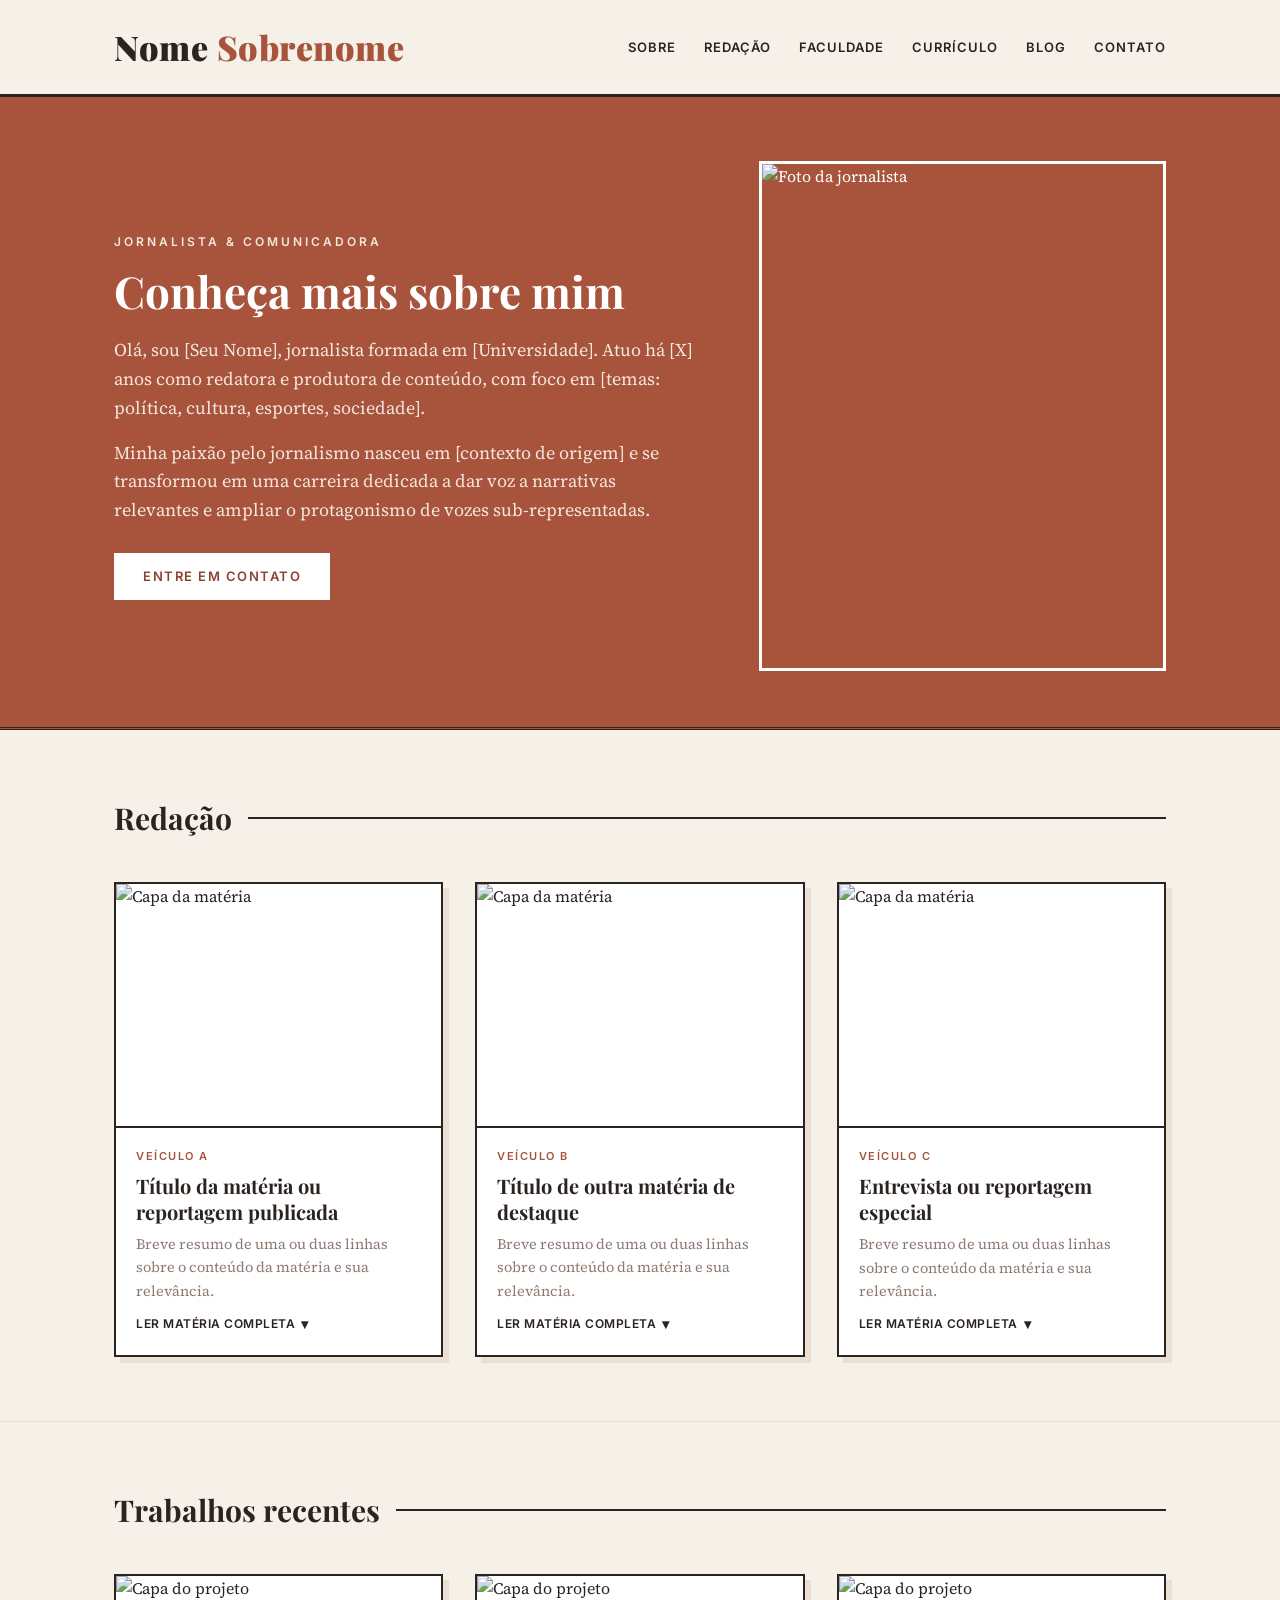
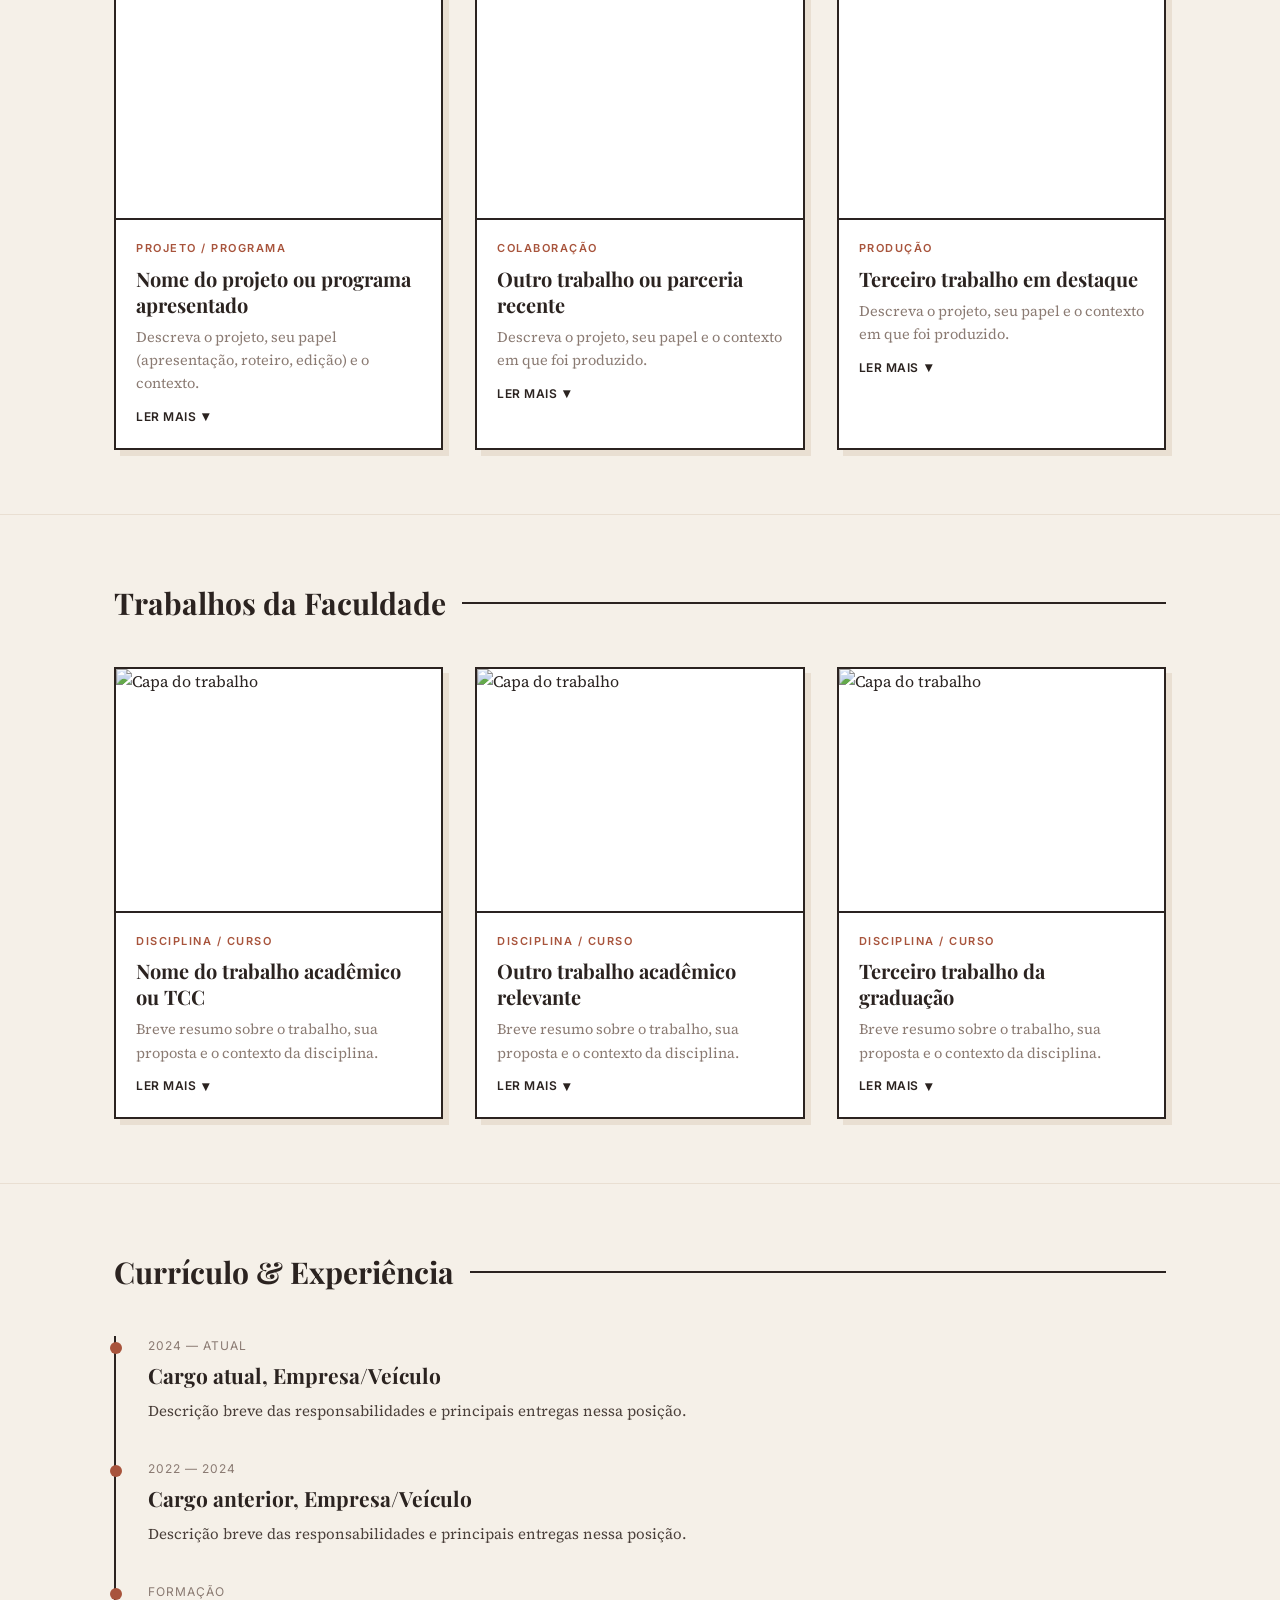
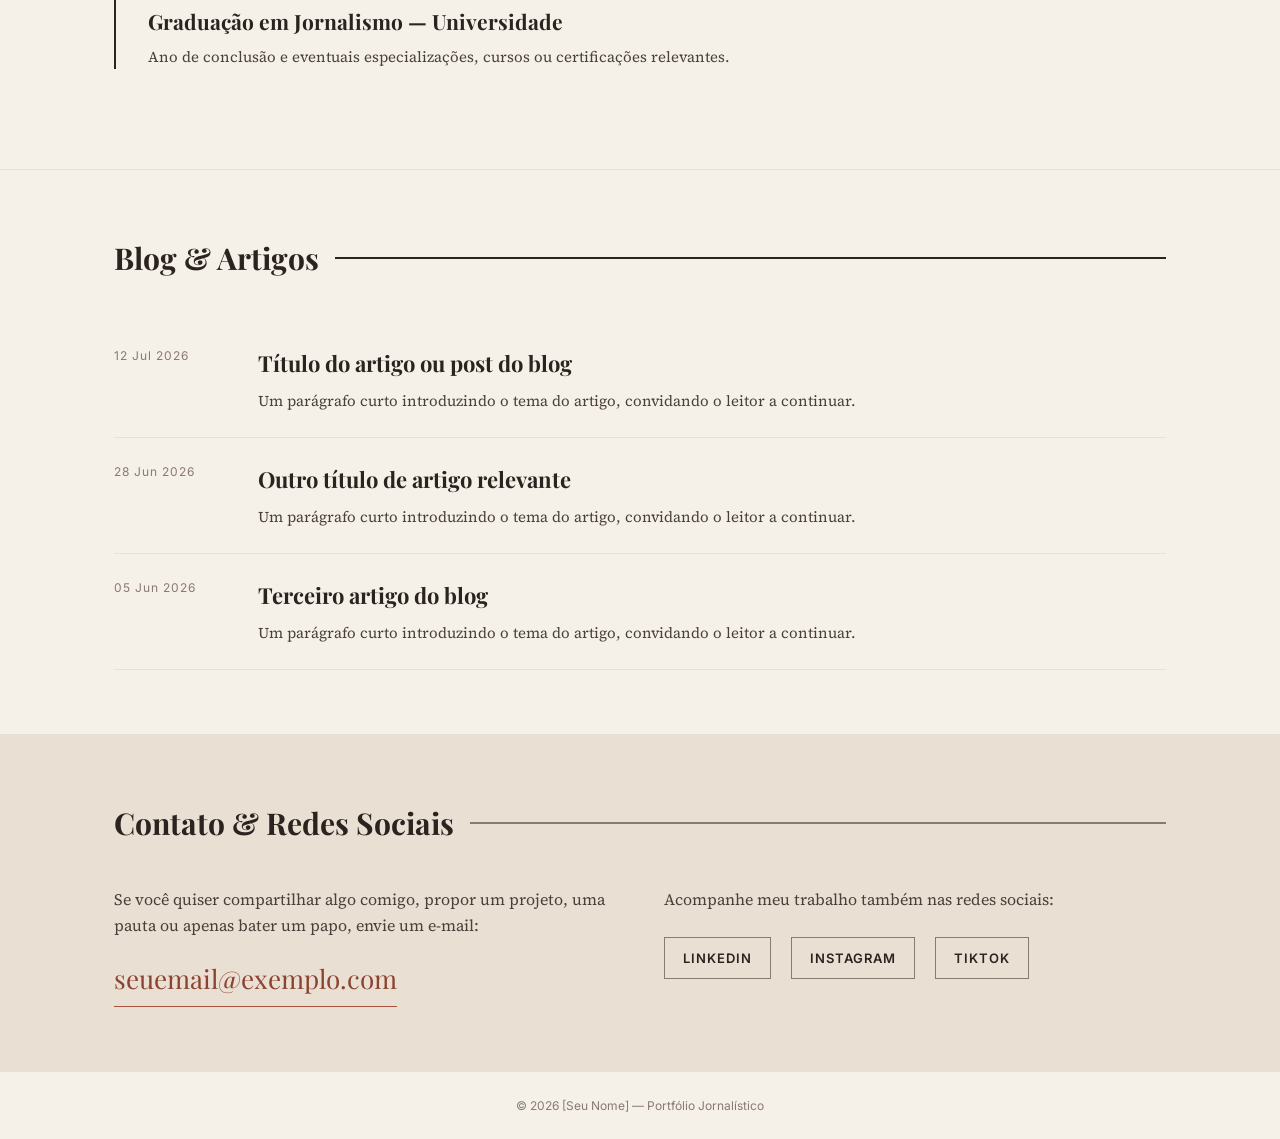
==== index.html @ 9ca80524 "Remove a faixa de texto no topo do cabeçalho" ====
<!DOCTYPE html>
<html lang="pt-BR">
<head>
<meta charset="UTF-8">
<meta name="viewport" content="width=device-width, initial-scale=1.0">
<title>Portfólio Jornalístico</title>
<link rel="preconnect" href="https://fonts.googleapis.com">
<link rel="preconnect" href="https://fonts.gstatic.com" crossorigin>
<link href="https://fonts.googleapis.com/css2?family=Inter:wght@400;600;700&family=Playfair+Display:wght@700;900&family=Source+Serif+Pro:wght@400;600&display=swap" rel="stylesheet">
<link rel="stylesheet" href="style.css">
</head>
<body>
<header>
  <div class="header-main">
    <div class="logo" id="logo"></div>
    <nav>
      <ul id="nav-lista"></ul>
    </nav>
  </div>
</header>
<section class="hero" id="sobre">
  <div class="container hero-grid">
    <div>
      <div class="hero-kicker" id="hero-kicker"></div>
      <h1 id="hero-titulo"></h1>
      <div id="hero-paragrafos"></div>
      <a href="#contato" class="btn" id="hero-botao"></a>
    </div>
    <img class="hero-foto" id="hero-foto" src="" alt="">
  </div>
</section>
<section class="secao" id="redacao">
  <div class="container">
    <div class="secao-titulo"><h2 id="titulo-redacao"></h2></div>
    <div class="grid-materias" id="grid-redacao"></div>
  </div>
</section>
<section class="secao">
  <div class="container">
    <div class="secao-titulo"><h2 id="titulo-recentes"></h2></div>
    <div class="grid-materias" id="grid-recentes"></div>
  </div>
</section>
<section class="secao" id="faculdade">
  <div class="container">
    <div class="secao-titulo"><h2 id="titulo-faculdade"></h2></div>
    <div class="grid-materias" id="grid-faculdade"></div>
  </div>
</section>
<section class="secao" id="curriculo">
  <div class="container">
    <div class="secao-titulo"><h2 id="titulo-curriculo"></h2></div>
    <div class="timeline" id="lista-timeline"></div>
  </div>
</section>

<section class="secao" id="blog">
  <div class="container">
    <div class="secao-titulo"><h2 id="titulo-blog"></h2></div>
    <div class="blog-lista" id="lista-blog"></div>
  </div>
</section>

<section class="secao contato" id="contato">
  <div class="container">
    <div class="secao-titulo"><h2 id="titulo-contato"></h2></div>
    <div class="contato-grid">
      <div>
        <p id="contato-texto"></p>
        <a class="contato-email" id="contato-email" href=""></a>
      </div>
      <div>
        <p id="contato-redes-texto"></p>
        <div class="redes" id="contato-redes"></div>
      </div>
    </div>
  </div>
</section>
<footer id="footer-texto"></footer>
<script src="content.js"></script>
<script src="script.js"></script>
</body>
</html>
---- style.css ----
:root{
  --preto:#2b2320;
  --cinza-escuro:#4a3f3a;
  --cinza-medio:#8a7a72;
  --cinza-claro:#e9dfd2;
  --papel:#f5f0e8;
  --terracota:#a8543c;
  --terracota-escuro:#8c4230;
  --destaque:#a8543c;
  --linha:#2b2320;
}
*{margin:0;padding:0;box-sizing:border-box;}
body{
  font-family:'Source Serif Pro', serif;
  background:var(--papel);
  color:var(--preto);
  line-height:1.6;
}
a{color:inherit;text-decoration:none;}
img{max-width:100%;display:block;}
.container{max-width:1100px;margin:0 auto;padding:0 24px;}

/* HEADER */
header{
  border-bottom:3px solid var(--linha);
  background:var(--papel);
  position:sticky;top:0;z-index:50;
}
.header-main{
  display:flex;justify-content:space-between;align-items:center;
  padding:20px 24px;
  max-width:1100px;margin:0 auto;
  flex-wrap:wrap;gap:16px;
}
.logo{
  font-family:'Playfair Display',serif;
  font-weight:900;
  font-size:34px;
  letter-spacing:0.5px;
}
.logo span{color:var(--terracota);}
nav ul{
  display:flex;gap:28px;list-style:none;
  font-family:'Inter',sans-serif;
  font-size:13px;
  letter-spacing:1px;
  text-transform:uppercase;
  font-weight:600;
}
nav a{position:relative;padding-bottom:4px;}
nav a:hover{color:var(--destaque);}

/* HERO / SOBRE MIM */
.hero{
  padding:64px 0 56px;
  background:var(--terracota);
  color:#fff;
  border-bottom:3px double var(--linha);
}
.hero-grid{
  display:grid;
  grid-template-columns:1.3fr 0.9fr;
  gap:56px;
  align-items:center;
}
.hero-kicker{
  font-family:'Inter',sans-serif;
  font-size:12px;
  letter-spacing:3px;
  text-transform:uppercase;
  color:#f3e6dd;
  font-weight:600;
  margin-bottom:14px;
}
.hero h1{
  font-family:'Playfair Display',serif;
  font-size:44px;
  line-height:1.15;
  margin-bottom:20px;
  color:#fff;
}
.hero p{
  font-size:18px;
  color:#f3e6dd;
  margin-bottom:16px;
}
.hero-foto{
  width:100%;
  aspect-ratio:4/5;
  object-fit:cover;
  filter:grayscale(15%);
  border:3px solid #fff;
}
.btn{
  display:inline-block;
  margin-top:12px;
  padding:12px 28px;
  background:#fff;
  color:var(--terracota-escuro);
  font-family:'Inter',sans-serif;
  font-size:13px;
  letter-spacing:1.5px;
  text-transform:uppercase;
  font-weight:600;
  border:1px solid #fff;
  transition:.2s;
}
.btn:hover{background:transparent;color:#fff;}

/* SECTION TITLES */
.secao{padding:64px 0;}
.secao + .secao{border-top:1px solid var(--cinza-claro);}
.secao-titulo{
  display:flex;align-items:center;gap:16px;
  margin-bottom:40px;
}
.secao-titulo h2{
  font-family:'Playfair Display',serif;
  font-size:30px;
  white-space:nowrap;
}
.secao-titulo::after{
  content:"";flex:1;height:2px;background:var(--linha);
}

/* PORTFÓLIO / REDAÇÃO - cards estilo quadrinho/revista, interativos */
.grid-materias{
  display:grid;
  grid-template-columns:repeat(3,1fr);
  gap:32px;
}
.materia{
  background:#fff;
  border:2px solid var(--linha);
  box-shadow:6px 6px 0 var(--cinza-claro);
  cursor:pointer;
  overflow:hidden;
  transition:transform .15s ease, box-shadow .15s ease;
}
.materia:hover{
  transform:translate(-2px,-2px);
  box-shadow:8px 8px 0 var(--destaque);
}
.materia-capa{
  width:100%;
  aspect-ratio:4/3;
  object-fit:cover;
  border-bottom:2px solid var(--linha);
  filter:grayscale(20%);
}
.materia-corpo{padding:20px;}
.materia-tag{
  font-family:'Inter',sans-serif;
  font-size:11px;letter-spacing:1.5px;text-transform:uppercase;
  color:var(--destaque);font-weight:600;margin-bottom:8px;display:block;
}
.materia h3{
  font-family:'Playfair Display',serif;
  font-size:20px;margin-bottom:8px;line-height:1.3;
}
.materia-resumo{font-size:14.5px;color:var(--cinza-medio);margin-bottom:10px;}
.materia-toggle{
  font-family:'Inter',sans-serif;
  font-size:12px;font-weight:600;letter-spacing:0.5px;
  text-transform:uppercase;color:var(--preto);
  display:flex;align-items:center;gap:6px;
}
.materia-toggle .seta{
  display:inline-block;transition:transform .2s ease;
  font-size:14px;
}
.materia.aberta .materia-toggle .seta{transform:rotate(180deg);}
.materia-completa{
  max-height:0;
  overflow-y:auto;
  overflow-x:hidden;
  transition:max-height .35s ease, padding .35s ease;
  font-size:14.5px;
  color:var(--cinza-escuro);
  border-top:0 solid var(--cinza-claro);
}
.materia.aberta .materia-completa{
  max-height:280px;
  padding-top:14px;
  margin-top:14px;
  border-top:1px dashed var(--cinza-claro);
}
.materia-completa::-webkit-scrollbar{width:6px;}
.materia-completa::-webkit-scrollbar-track{background:var(--cinza-claro);}
.materia-completa::-webkit-scrollbar-thumb{background:var(--terracota);border-radius:10px;}
.materia-completa p{margin-bottom:10px;}
.materia-completa a{
  font-family:'Inter',sans-serif;
  font-size:12px;font-weight:600;
  border-bottom:2px solid var(--destaque);
  padding-bottom:2px;display:inline-block;
}

/* CURRÍCULO / EXPERIÊNCIA - timeline */
.timeline{border-left:2px solid var(--linha);padding-left:32px;}
.timeline-item{margin-bottom:36px;position:relative;}
.timeline-item::before{
  content:"";position:absolute;left:-38px;top:6px;
  width:12px;height:12px;background:var(--destaque);border-radius:50%;
}
.timeline-data{
  font-family:'Inter',sans-serif;font-size:12px;
  letter-spacing:1px;color:var(--cinza-medio);text-transform:uppercase;
  margin-bottom:4px;
}
.timeline-item h3{font-family:'Playfair Display',serif;font-size:21px;margin-bottom:6px;}
.timeline-item p{font-size:15px;color:var(--cinza-escuro);}

/* BLOG */
.blog-lista{display:flex;flex-direction:column;gap:0;}
.blog-item{
  display:grid;grid-template-columns:120px 1fr;gap:24px;
  padding:24px 0;border-bottom:1px solid var(--cinza-claro);
  align-items:start;
}
.blog-data{font-family:'Inter',sans-serif;font-size:12px;color:var(--cinza-medio);letter-spacing:1px;}
.blog-item h3{font-family:'Playfair Display',serif;font-size:22px;margin-bottom:8px;}
.blog-item p{color:var(--cinza-escuro);font-size:15px;}

/* CONTATO */
.contato{
  background:var(--cinza-claro);color:var(--preto);
}
.contato .secao-titulo h2{color:var(--preto);}
.contato .secao-titulo::after{background:var(--cinza-medio);}
.contato-grid{
  display:grid;grid-template-columns:1fr 1fr;gap:48px;
}
.contato p{color:var(--cinza-escuro);margin-bottom:20px;font-size:16px;}
.contato-email{
  font-family:'Playfair Display',serif;
  font-size:26px;color:var(--terracota-escuro);
  border-bottom:1px solid var(--terracota);
  padding-bottom:6px;display:inline-block;
}
.redes{display:flex;gap:20px;margin-top:24px;}
.redes a{
  font-family:'Inter',sans-serif;font-size:13px;letter-spacing:1px;
  text-transform:uppercase;font-weight:600;color:var(--preto);
  border:1px solid var(--cinza-medio);padding:10px 18px;
}
.redes a:hover{border-color:var(--preto);background:rgba(0,0,0,.05);}

footer{
  text-align:center;padding:24px;
  font-family:'Inter',sans-serif;font-size:12px;
  color:var(--cinza-medio);border-top:1px solid var(--cinza-claro);
}

@media(max-width:800px){
  .hero-grid{grid-template-columns:1fr;}
  .hero-foto{max-width:280px;margin:0 auto;}
  .grid-materias{grid-template-columns:1fr;}
  .contato-grid{grid-template-columns:1fr;}
  nav ul{gap:16px;flex-wrap:wrap;}
  .header-main{flex-direction:column;align-items:flex-start;}
  .blog-item{grid-template-columns:1fr;}
}
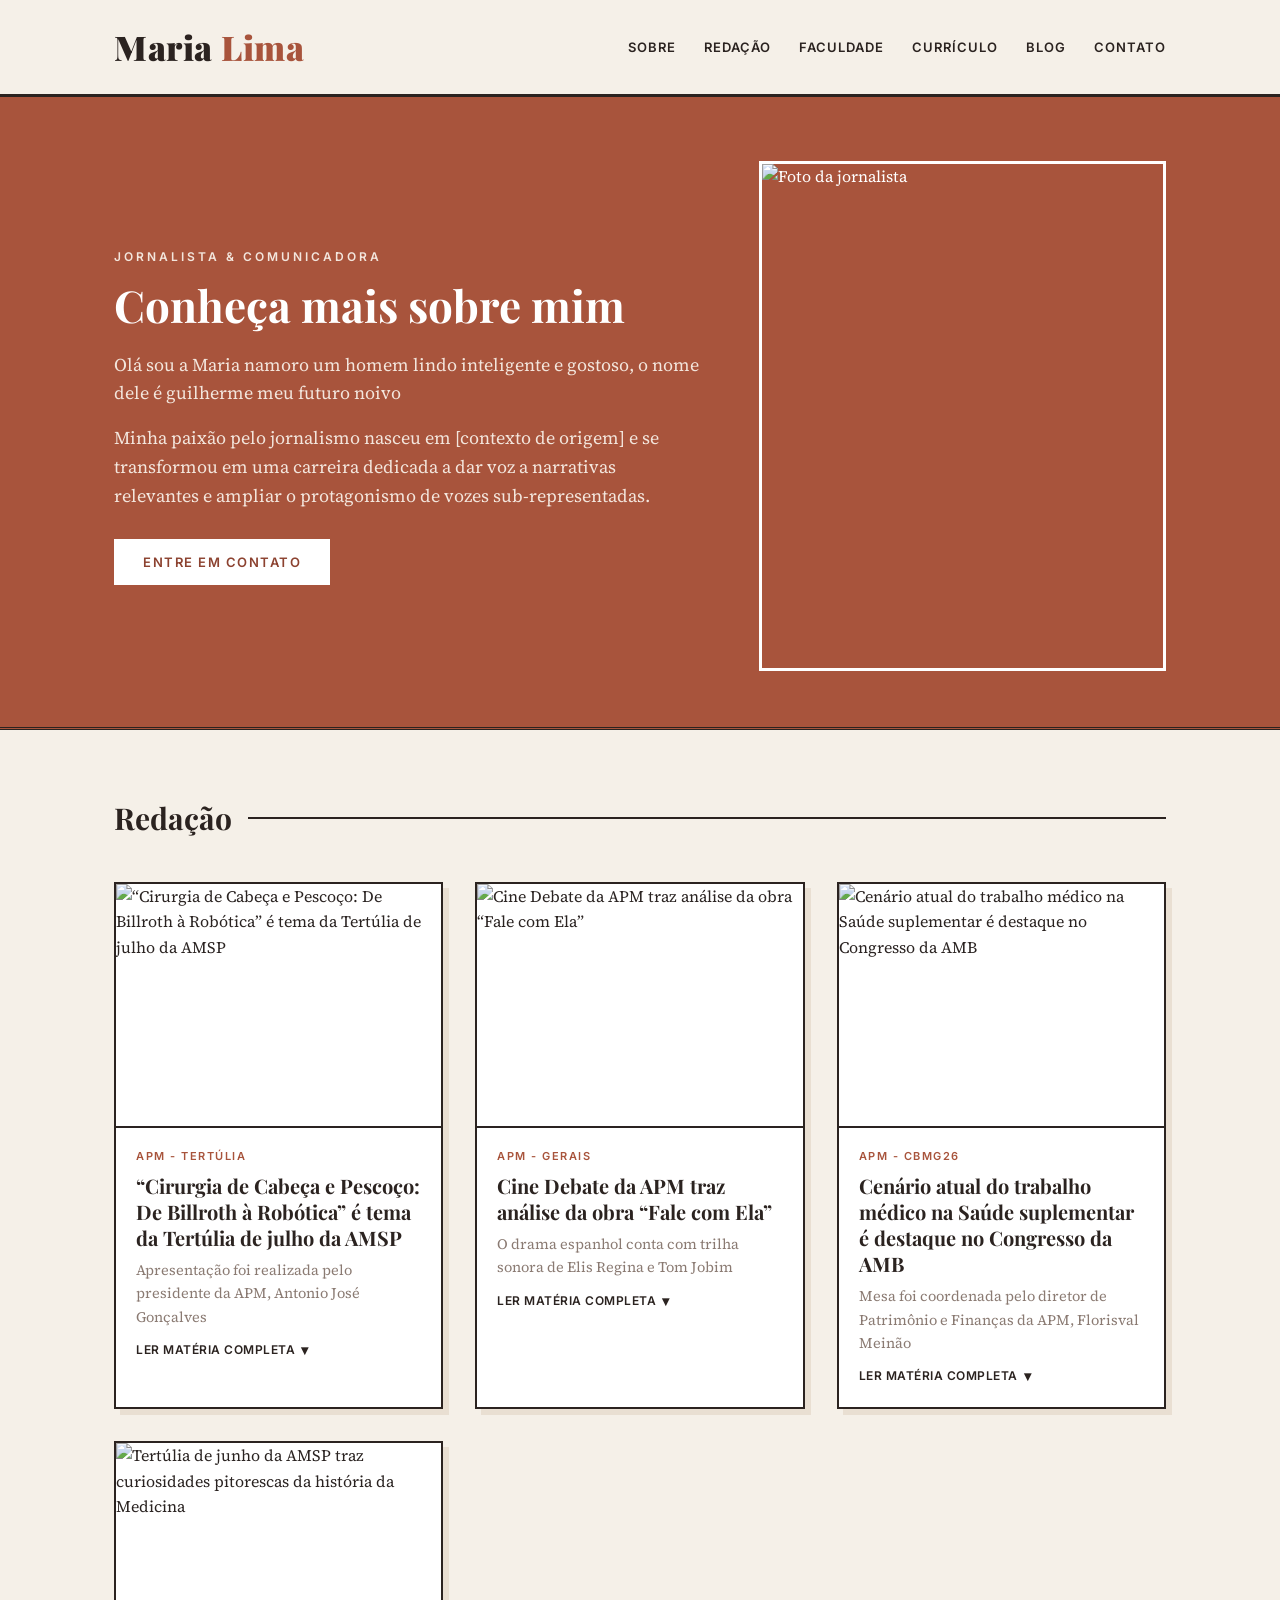
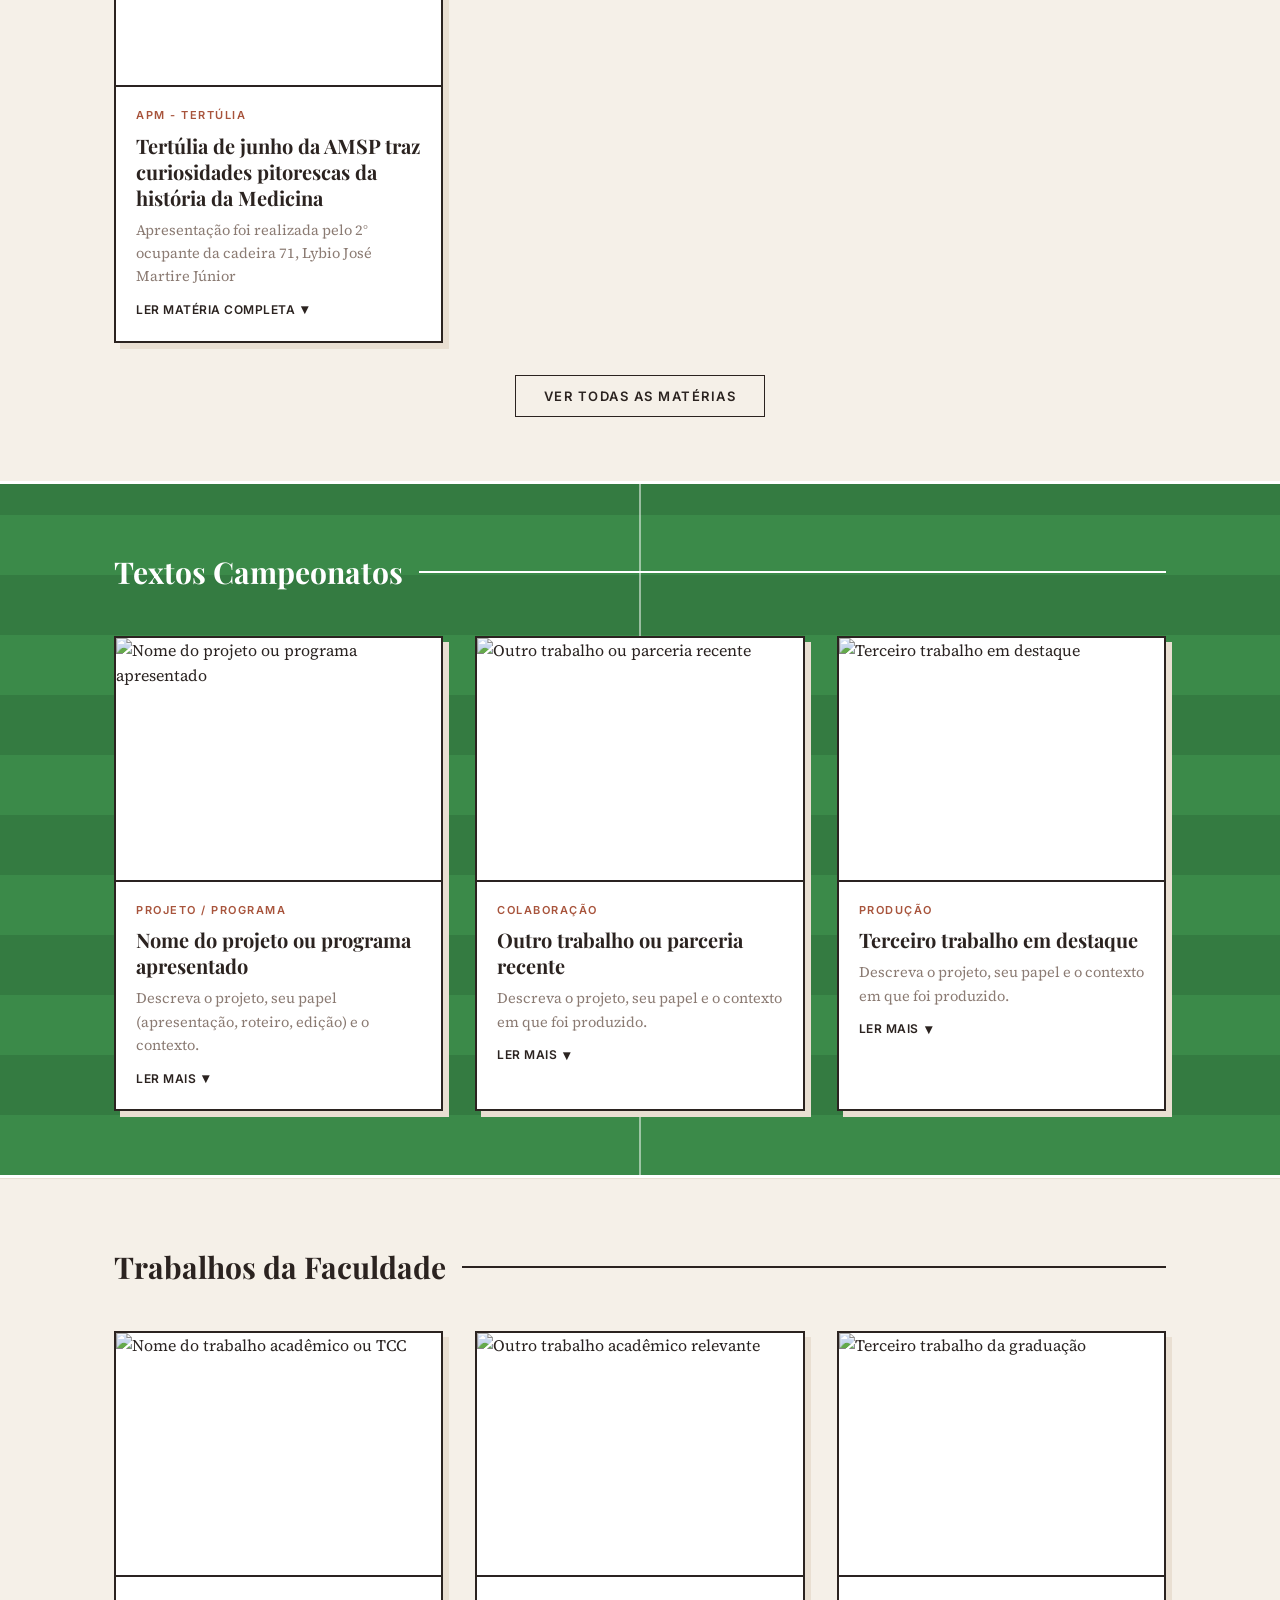
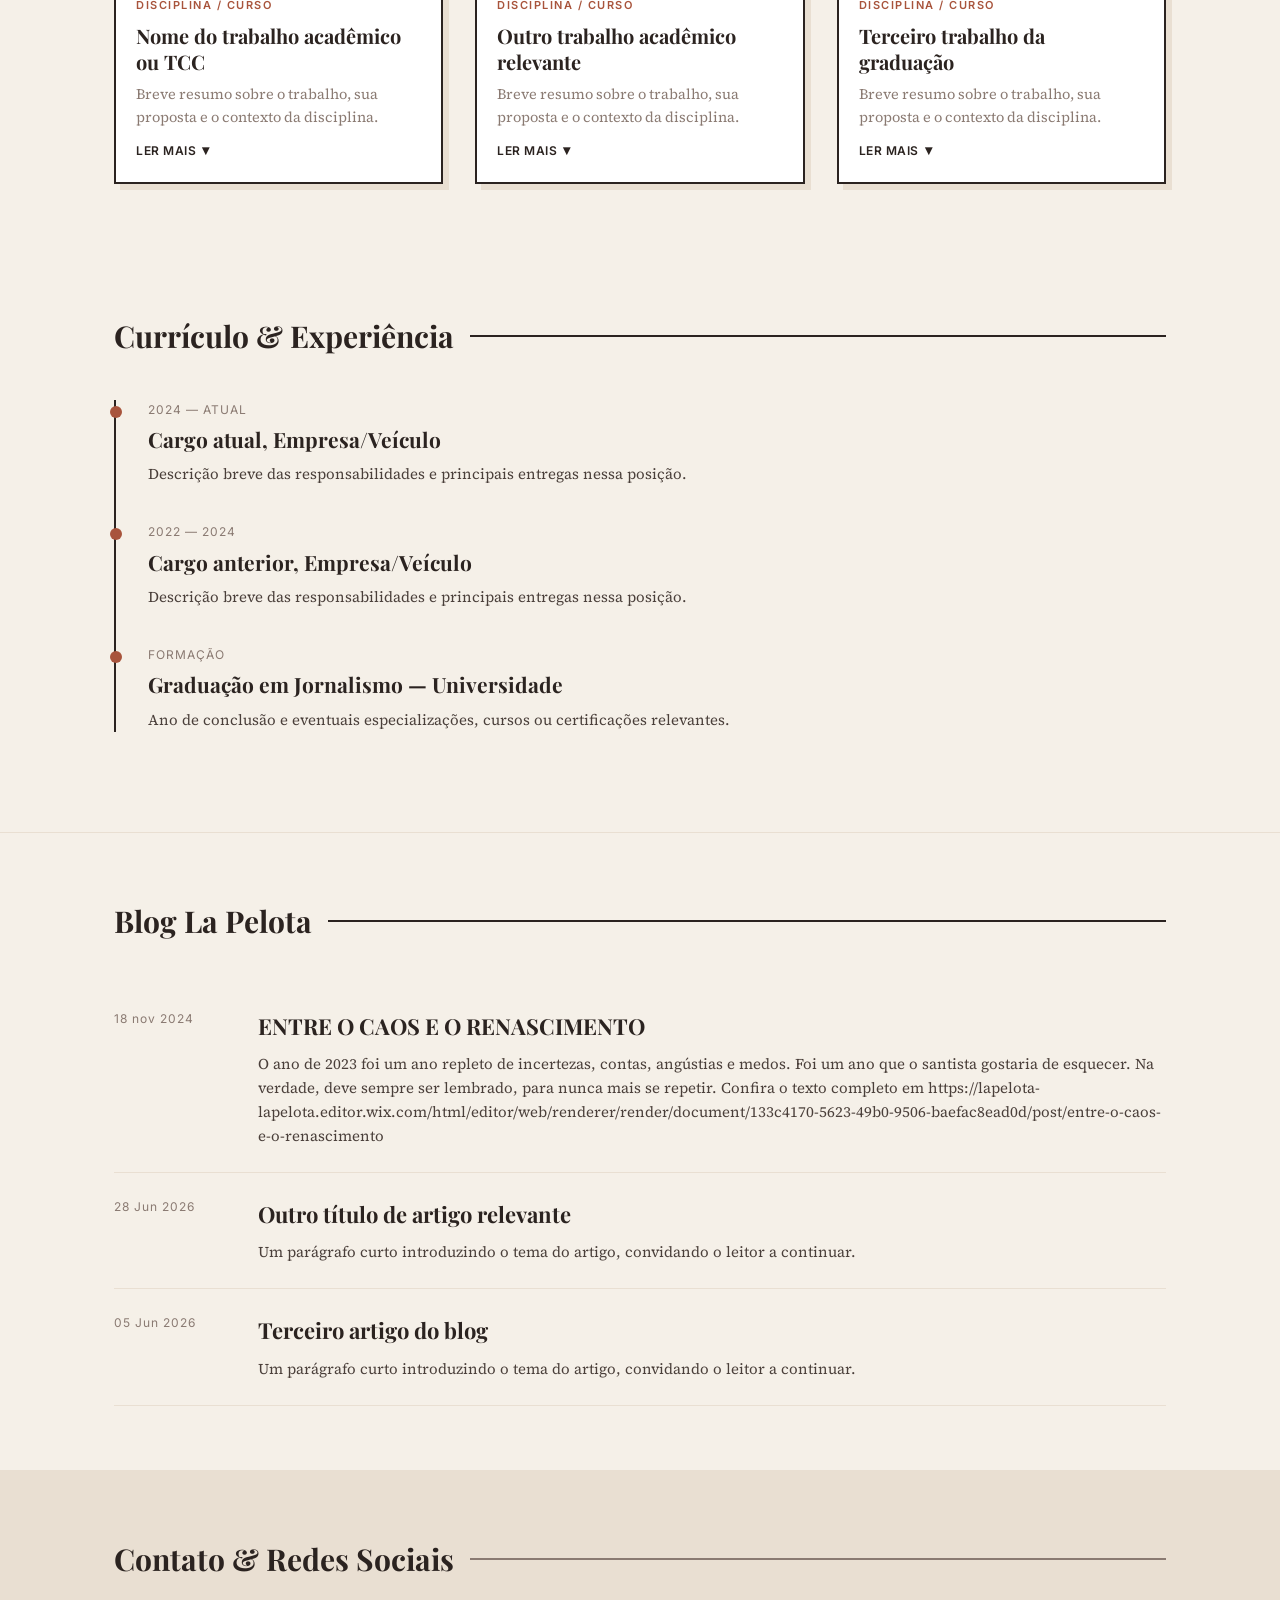
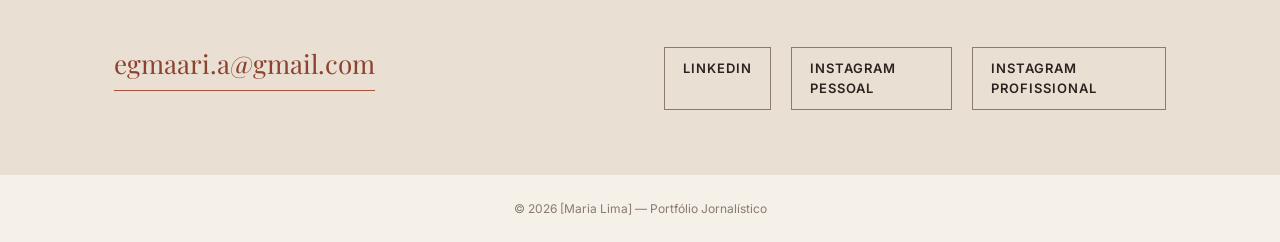
==== commit bbb9e177: "Reestrutura seções em lista genérica (redação, campeonatos, faculdade) - Renomeia "Trabalhos recente" ====
--- a/index.html
+++ b/index.html
@@ -29,24 +29,7 @@
     <img class="hero-foto" id="hero-foto" src="" alt="">
   </div>
 </section>
-<section class="secao" id="redacao">
-  <div class="container">
-    <div class="secao-titulo"><h2 id="titulo-redacao"></h2></div>
-    <div class="grid-materias" id="grid-redacao"></div>
-  </div>
-</section>
-<section class="secao">
-  <div class="container">
-    <div class="secao-titulo"><h2 id="titulo-recentes"></h2></div>
-    <div class="grid-materias" id="grid-recentes"></div>
-  </div>
-</section>
-<section class="secao" id="faculdade">
-  <div class="container">
-    <div class="secao-titulo"><h2 id="titulo-faculdade"></h2></div>
-    <div class="grid-materias" id="grid-faculdade"></div>
-  </div>
-</section>
+<div id="secoes-dinamicas"></div>
 <section class="secao" id="curriculo">
   <div class="container">
     <div class="secao-titulo"><h2 id="titulo-curriculo"></h2></div>
--- a/style.css
+++ b/style.css
@@ -123,12 +123,59 @@
   content:"";flex:1;height:2px;background:var(--linha);
 }
 
+/* FUNDOS ESPECIAIS DE SEÇÃO */
+.secao[data-fundo="campo"]{
+  background:
+    radial-gradient(circle at center, transparent 58px, rgba(255,255,255,.5) 60px, rgba(255,255,255,.5) 62px, transparent 64px),
+    linear-gradient(90deg, transparent calc(50% - 1px), rgba(255,255,255,.5) calc(50% - 1px), rgba(255,255,255,.5) calc(50% + 1px), transparent calc(50% + 1px)),
+    repeating-linear-gradient(0deg, #3b8a49 0px, #3b8a49 60px, #347b41 60px, #347b41 120px);
+  border-top:3px solid #fff;
+  border-bottom:3px solid #fff;
+}
+.secao[data-fundo="campo"] .secao-titulo h2,
+.secao[data-fundo="imagem"] .secao-titulo h2{color:#fff;}
+.secao[data-fundo="campo"] .secao-titulo::after,
+.secao[data-fundo="imagem"] .secao-titulo::after{background:#fff;}
+.secao[data-fundo="imagem"]{
+  position:relative;
+  background-size:cover;
+  background-position:center;
+  background-repeat:no-repeat;
+}
+.secao[data-fundo="imagem"]::before{
+  content:"";position:absolute;inset:0;
+  background:rgba(20,15,10,.5);
+}
+.secao[data-fundo="imagem"] > .container{position:relative;z-index:1;}
+
 /* PORTFÓLIO / REDAÇÃO - cards estilo quadrinho/revista, interativos */
 .grid-materias{
   display:grid;
   grid-template-columns:repeat(3,1fr);
   gap:32px;
 }
+.materia.oculta{display:none;}
+.btn-ver-todas{
+  display:block;
+  width:fit-content;
+  margin:32px auto 0;
+  padding:12px 28px;
+  background:transparent;
+  color:var(--preto);
+  font-family:'Inter',sans-serif;
+  font-size:13px;
+  letter-spacing:1.5px;
+  text-transform:uppercase;
+  font-weight:600;
+  border:1px solid var(--preto);
+  cursor:pointer;
+  transition:.2s;
+}
+.btn-ver-todas:hover{background:var(--preto);color:#fff;}
+.secao[data-fundo="campo"] .btn-ver-todas,
+.secao[data-fundo="imagem"] .btn-ver-todas{border-color:#fff;color:#fff;}
+.secao[data-fundo="campo"] .btn-ver-todas:hover,
+.secao[data-fundo="imagem"] .btn-ver-todas:hover{background:#fff;color:var(--preto);}
 .materia{
   background:#fff;
   border:2px solid var(--linha);
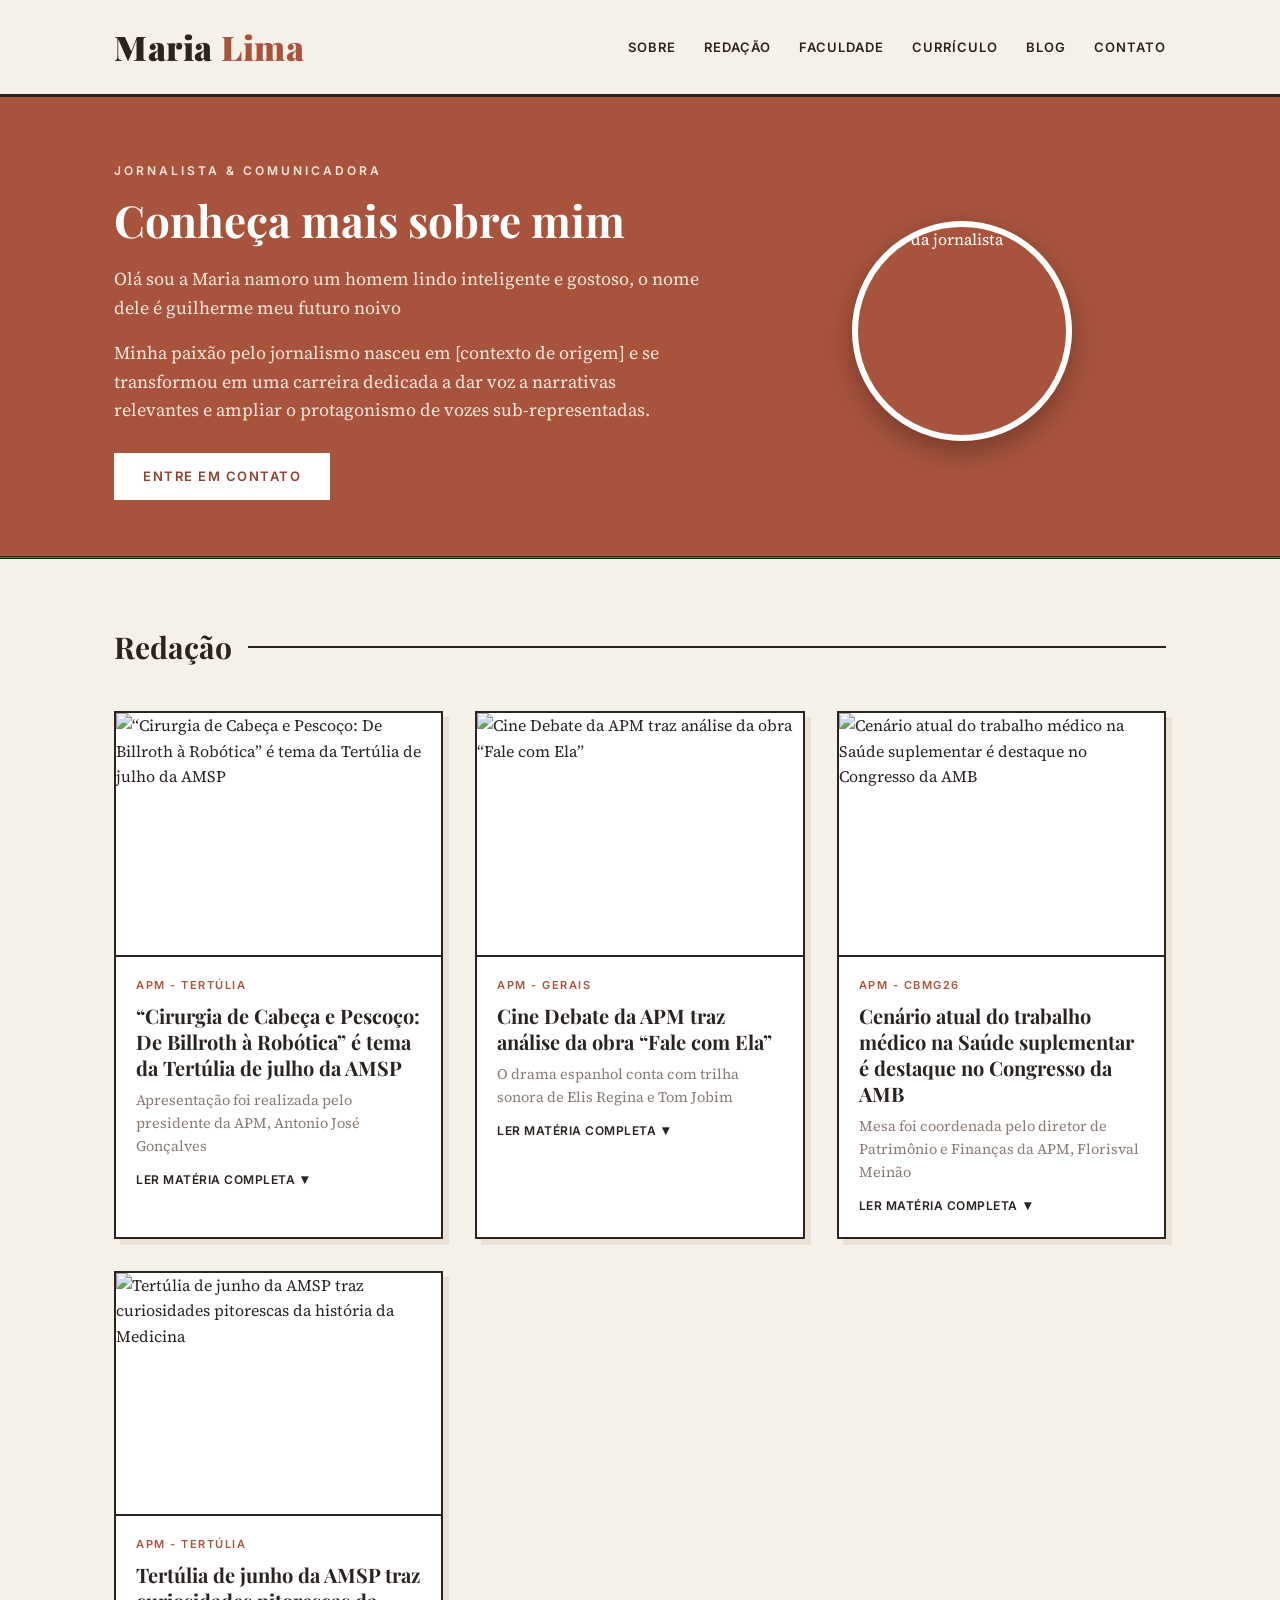
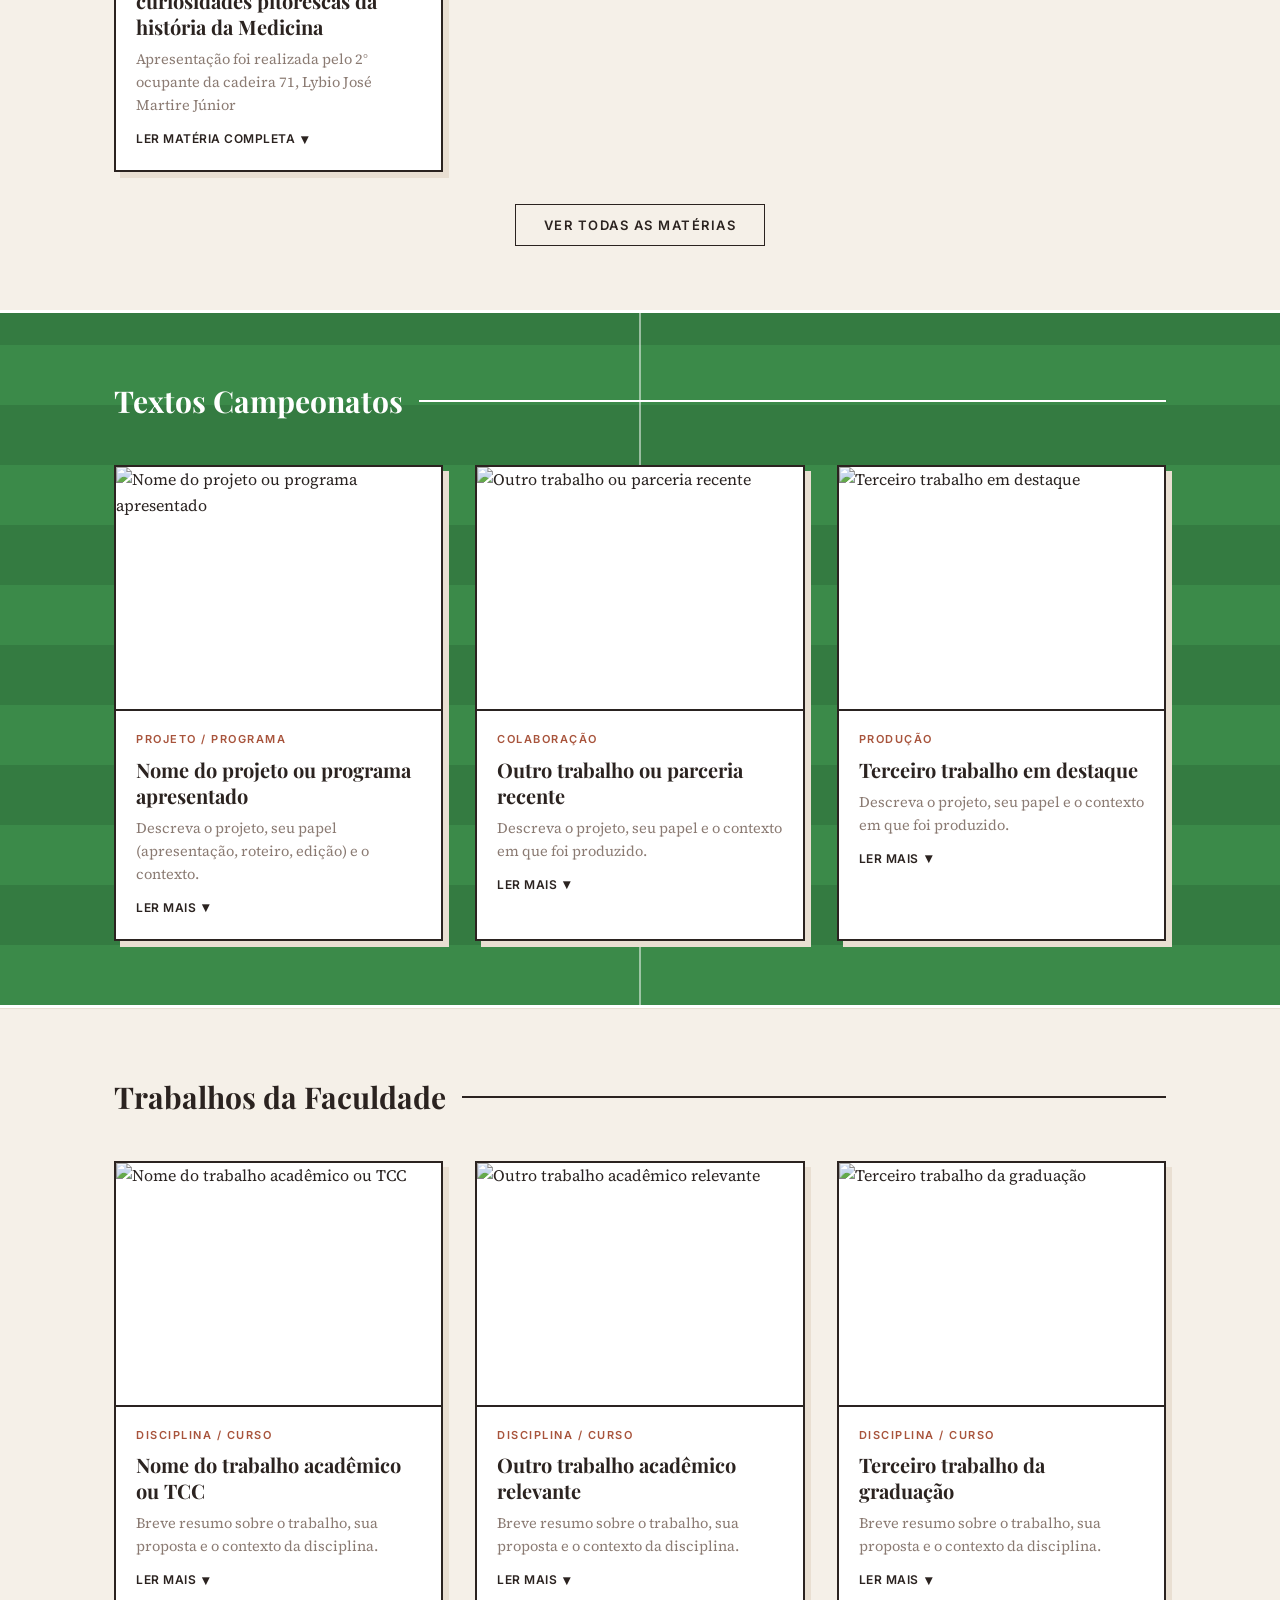
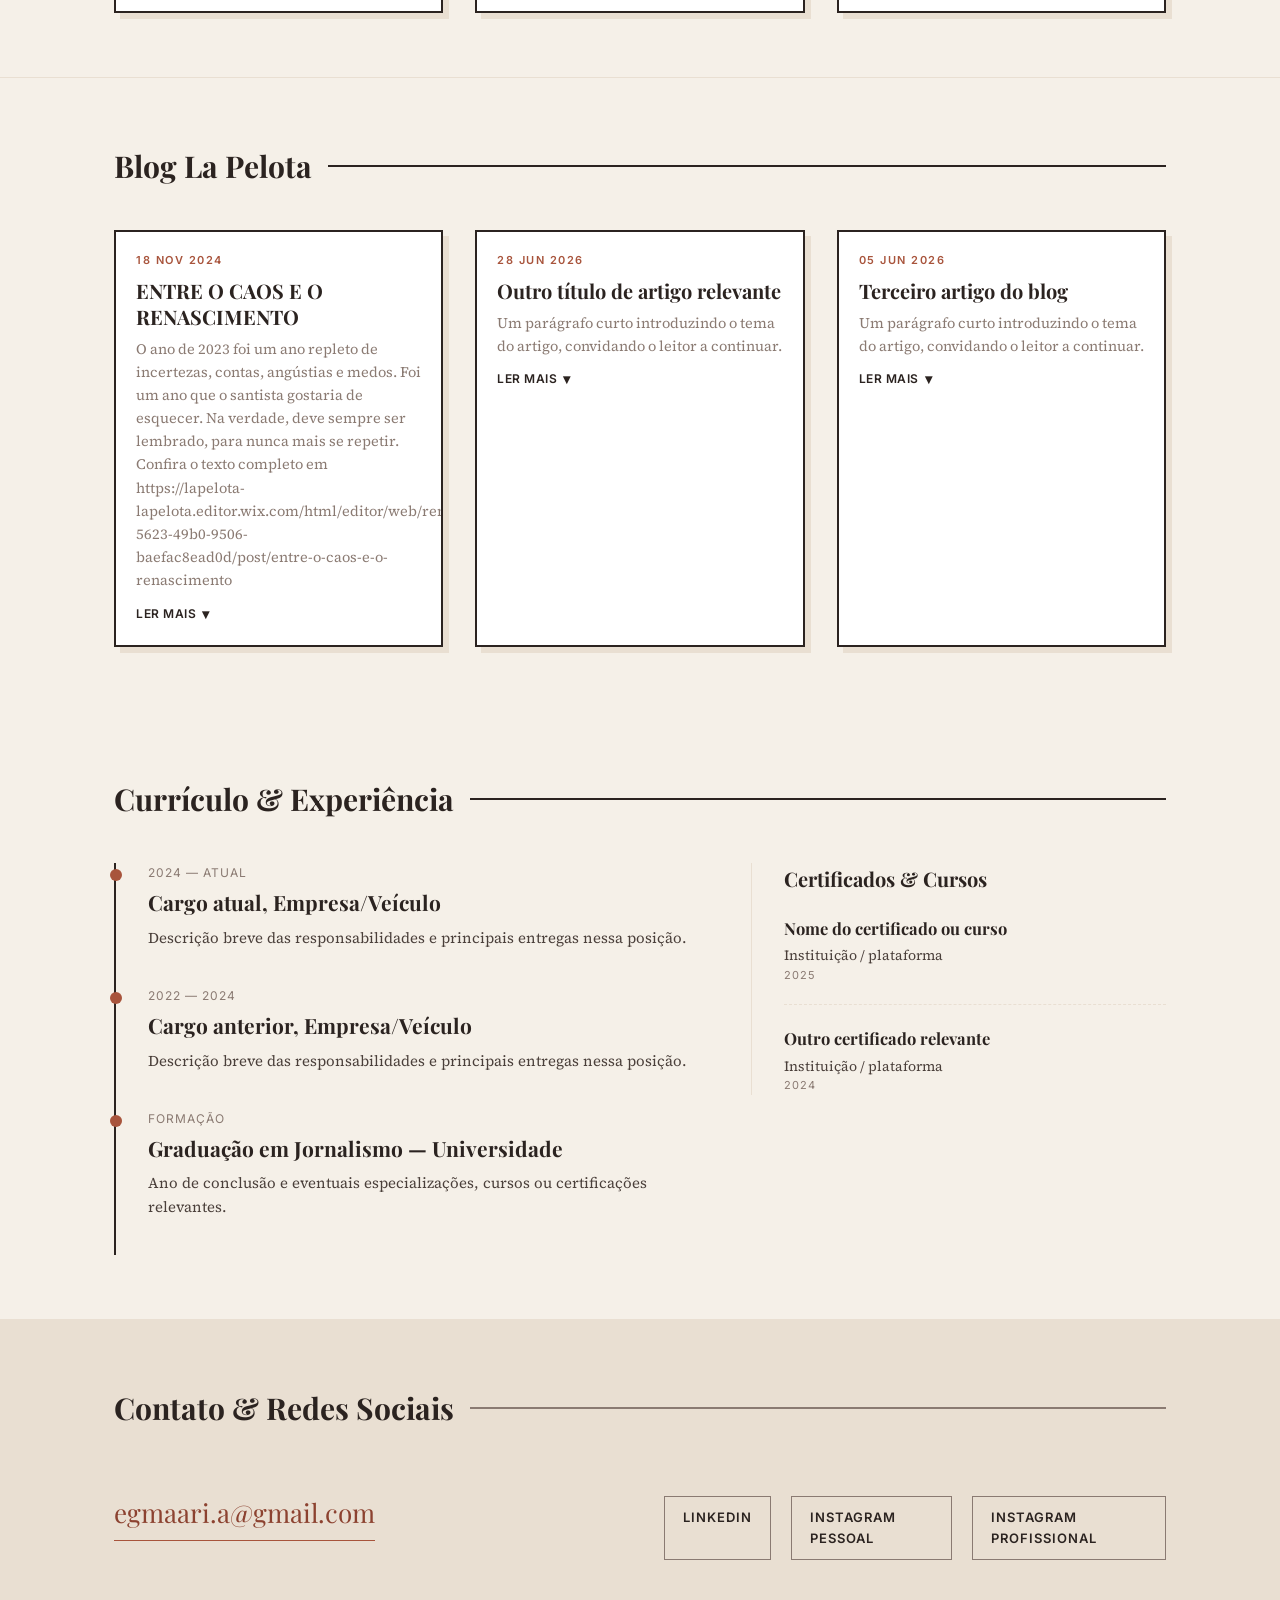
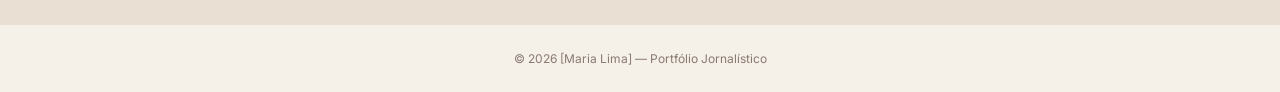
==== commit 989b73ca: "Adiciona coluna de Certificados, transforma Blog em cards e deixa a foto redonda - Currículo ganha u" ====
--- a/index.html
+++ b/index.html
@@ -33,14 +33,13 @@
 <section class="secao" id="curriculo">
   <div class="container">
     <div class="secao-titulo"><h2 id="titulo-curriculo"></h2></div>
-    <div class="timeline" id="lista-timeline"></div>
-  </div>
-</section>
-
-<section class="secao" id="blog">
-  <div class="container">
-    <div class="secao-titulo"><h2 id="titulo-blog"></h2></div>
-    <div class="blog-lista" id="lista-blog"></div>
+    <div class="curriculo-grid">
+      <div class="timeline" id="lista-timeline"></div>
+      <div class="certificados">
+        <h3 id="titulo-certificados"></h3>
+        <div class="certificados-lista" id="lista-certificados"></div>
+      </div>
+    </div>
   </div>
 </section>
 
--- a/style.css
+++ b/style.css
@@ -85,11 +85,15 @@
   margin-bottom:16px;
 }
 .hero-foto{
-  width:100%;
-  aspect-ratio:4/5;
+  width:220px;
+  height:220px;
+  aspect-ratio:1/1;
   object-fit:cover;
-  filter:grayscale(15%);
-  border:3px solid #fff;
+  border-radius:50%;
+  border:6px solid #fff;
+  box-shadow:0 10px 28px rgba(0,0,0,.3);
+  margin:0 auto;
+  display:block;
 }
 .btn{
   display:inline-block;
@@ -244,6 +248,7 @@
 }
 
 /* CURRÍCULO / EXPERIÊNCIA - timeline */
+.curriculo-grid{display:grid;grid-template-columns:1.4fr 1fr;gap:56px;align-items:start;}
 .timeline{border-left:2px solid var(--linha);padding-left:32px;}
 .timeline-item{margin-bottom:36px;position:relative;}
 .timeline-item::before{
@@ -258,16 +263,24 @@
 .timeline-item h3{font-family:'Playfair Display',serif;font-size:21px;margin-bottom:6px;}
 .timeline-item p{font-size:15px;color:var(--cinza-escuro);}
 
-/* BLOG */
-.blog-lista{display:flex;flex-direction:column;gap:0;}
-.blog-item{
-  display:grid;grid-template-columns:120px 1fr;gap:24px;
-  padding:24px 0;border-bottom:1px solid var(--cinza-claro);
-  align-items:start;
-}
-.blog-data{font-family:'Inter',sans-serif;font-size:12px;color:var(--cinza-medio);letter-spacing:1px;}
-.blog-item h3{font-family:'Playfair Display',serif;font-size:22px;margin-bottom:8px;}
-.blog-item p{color:var(--cinza-escuro);font-size:15px;}
+/* CERTIFICADOS & CURSOS */
+.certificados{border-left:1px solid var(--cinza-claro);padding-left:32px;}
+.certificados h3{
+  font-family:'Playfair Display',serif;font-size:20px;margin-bottom:20px;
+}
+.certificado-item{margin-bottom:20px;padding-bottom:20px;border-bottom:1px dashed var(--cinza-claro);}
+.certificado-item:last-child{border-bottom:none;margin-bottom:0;padding-bottom:0;}
+.certificado-item h4{font-family:'Playfair Display',serif;font-size:16.5px;margin-bottom:3px;}
+.certificado-item .certificado-instituicao{font-size:14px;color:var(--cinza-escuro);}
+.certificado-item .certificado-ano{
+  font-family:'Inter',sans-serif;font-size:11px;letter-spacing:1px;
+  text-transform:uppercase;color:var(--cinza-medio);
+}
+
+@media(max-width:800px){
+  .curriculo-grid{grid-template-columns:1fr;}
+  .certificados{border-left:none;padding-left:0;margin-top:40px;}
+}
 
 /* CONTATO */
 .contato{
@@ -301,10 +314,8 @@
 
 @media(max-width:800px){
   .hero-grid{grid-template-columns:1fr;}
-  .hero-foto{max-width:280px;margin:0 auto;}
   .grid-materias{grid-template-columns:1fr;}
   .contato-grid{grid-template-columns:1fr;}
   nav ul{gap:16px;flex-wrap:wrap;}
   .header-main{flex-direction:column;align-items:flex-start;}
-  .blog-item{grid-template-columns:1fr;}
-}
+}
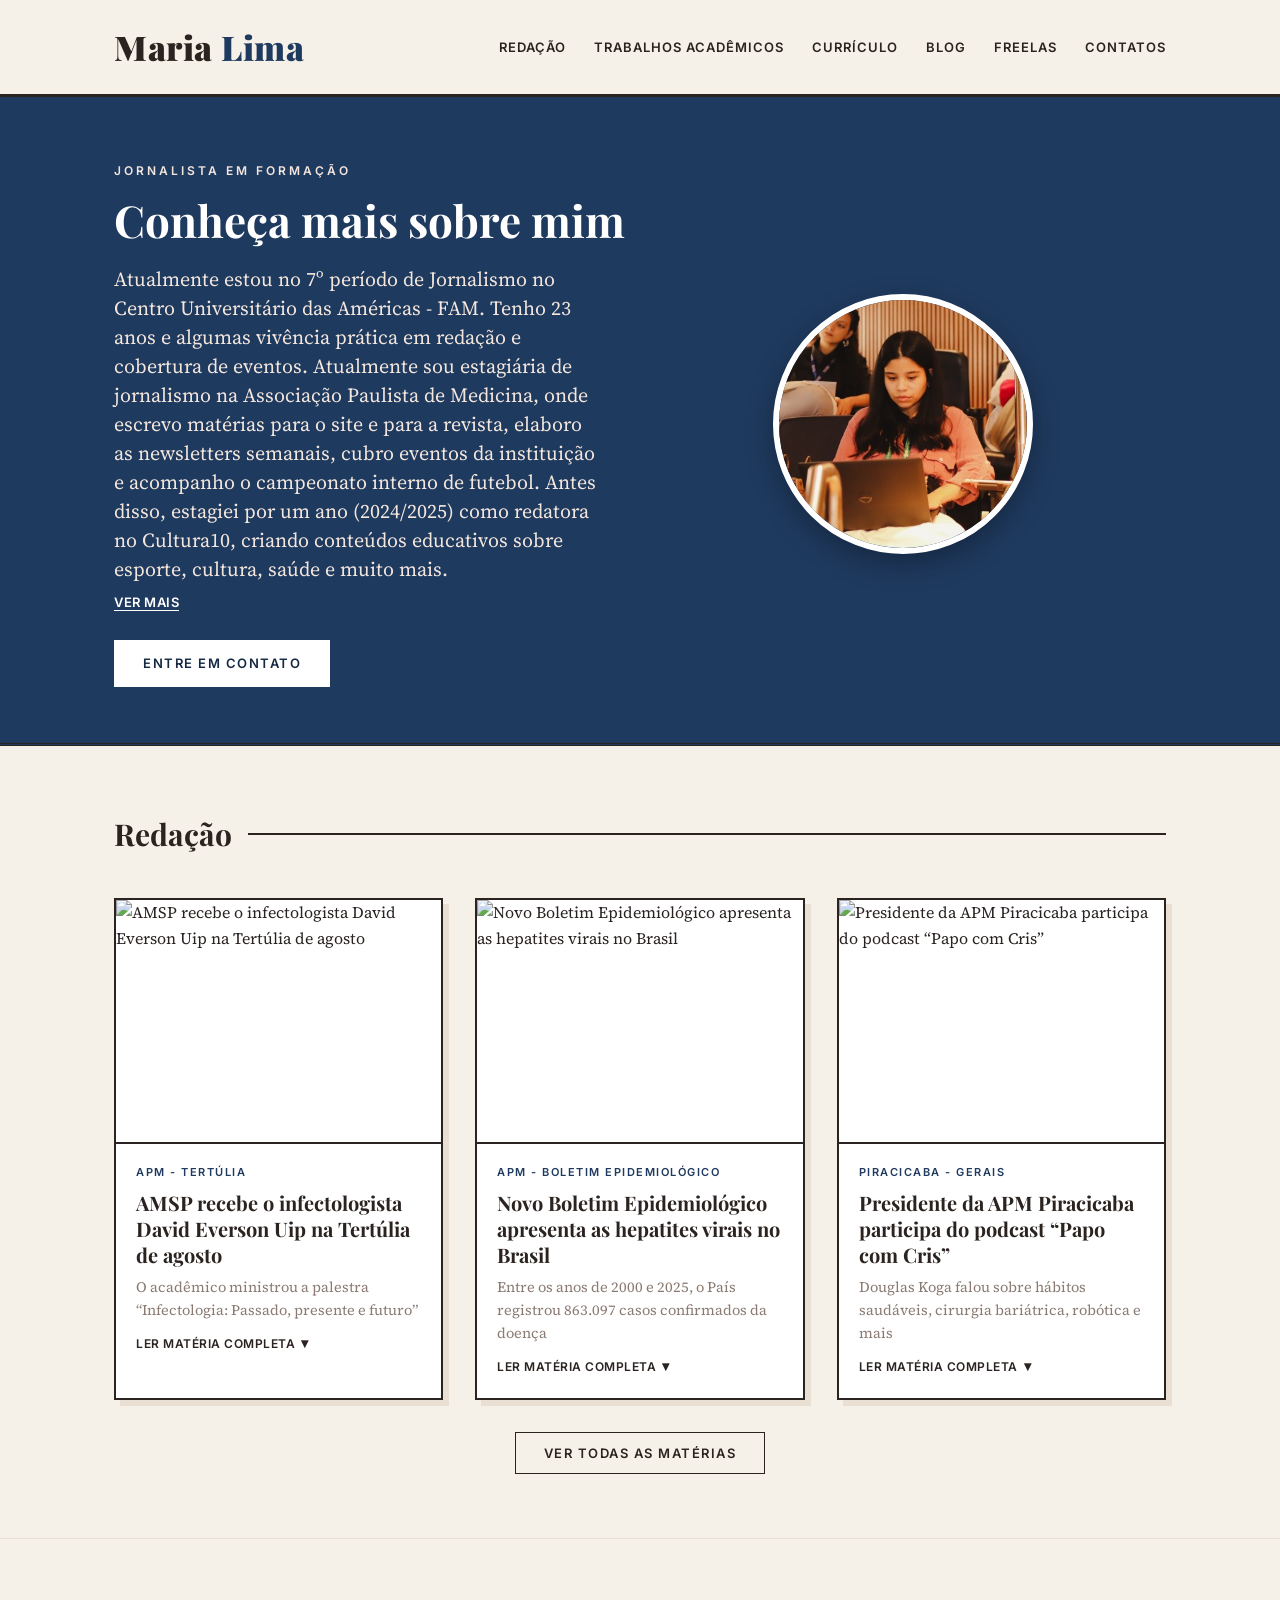
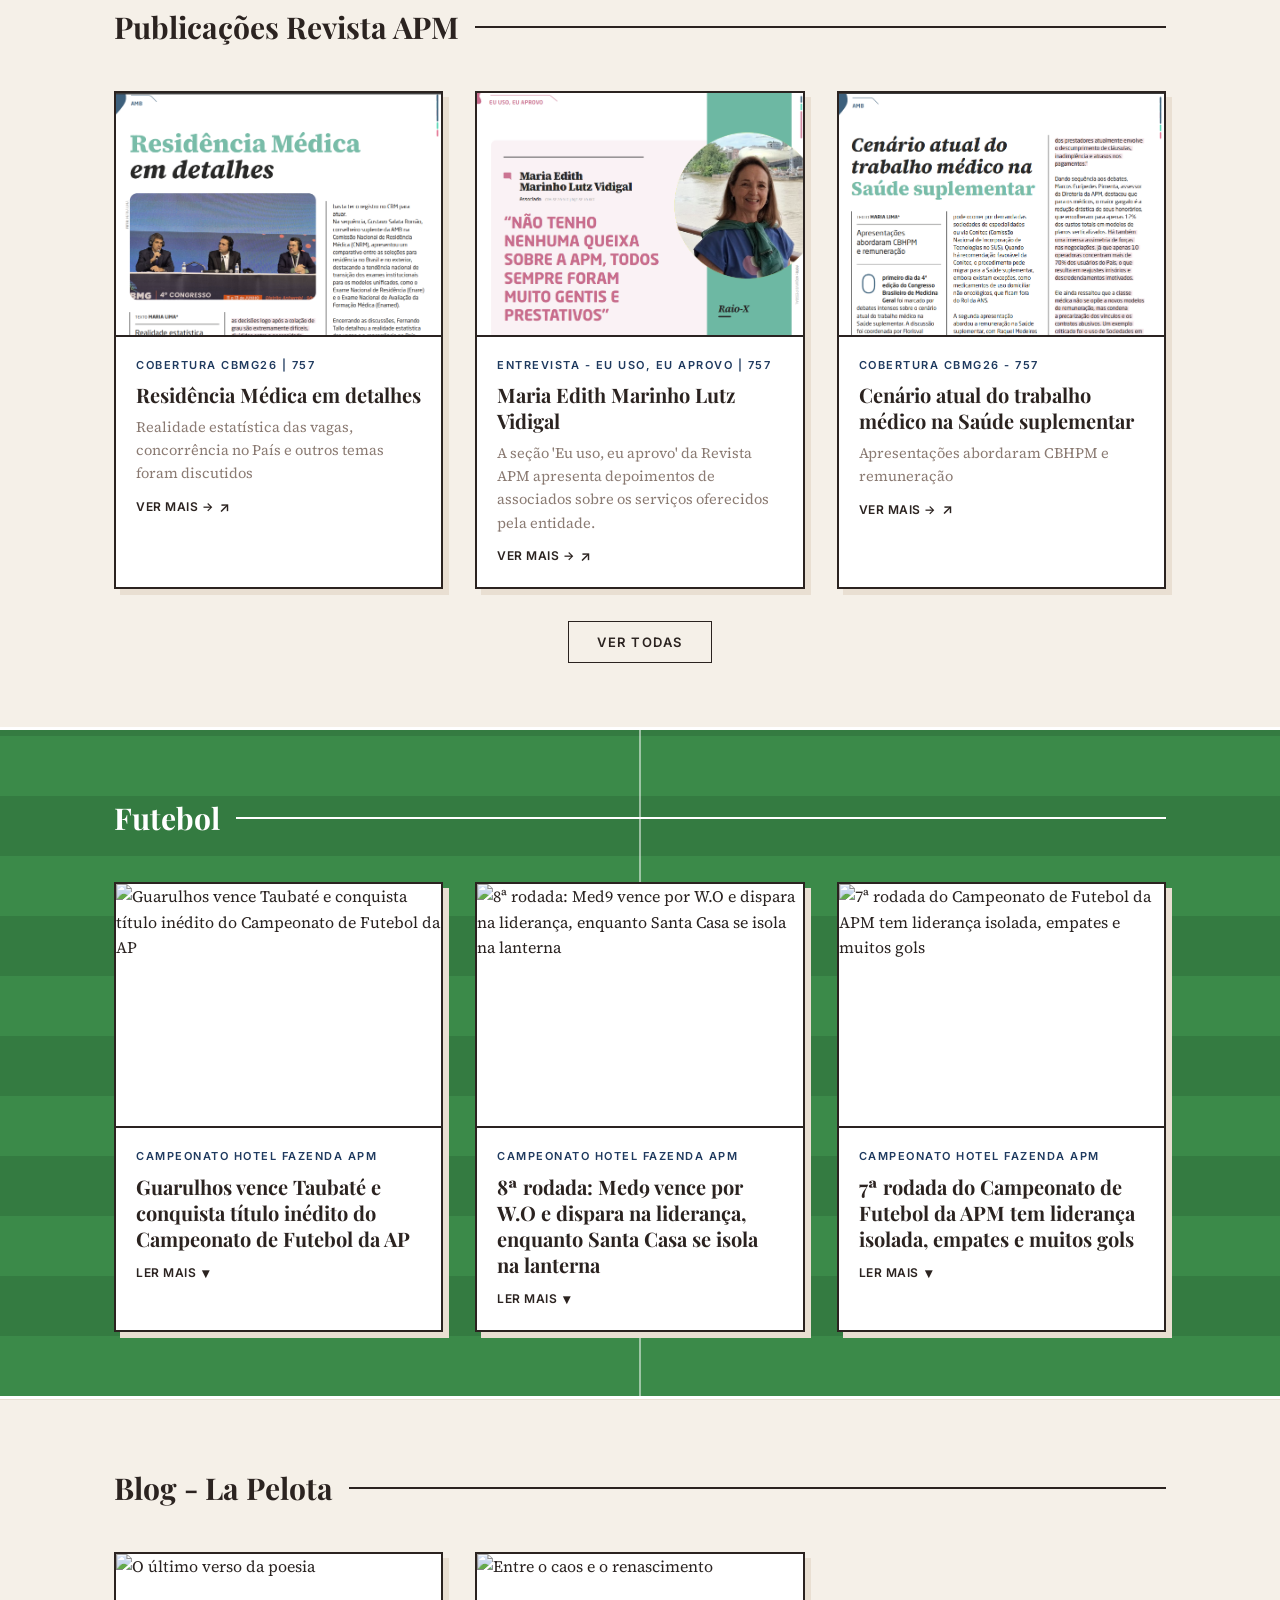
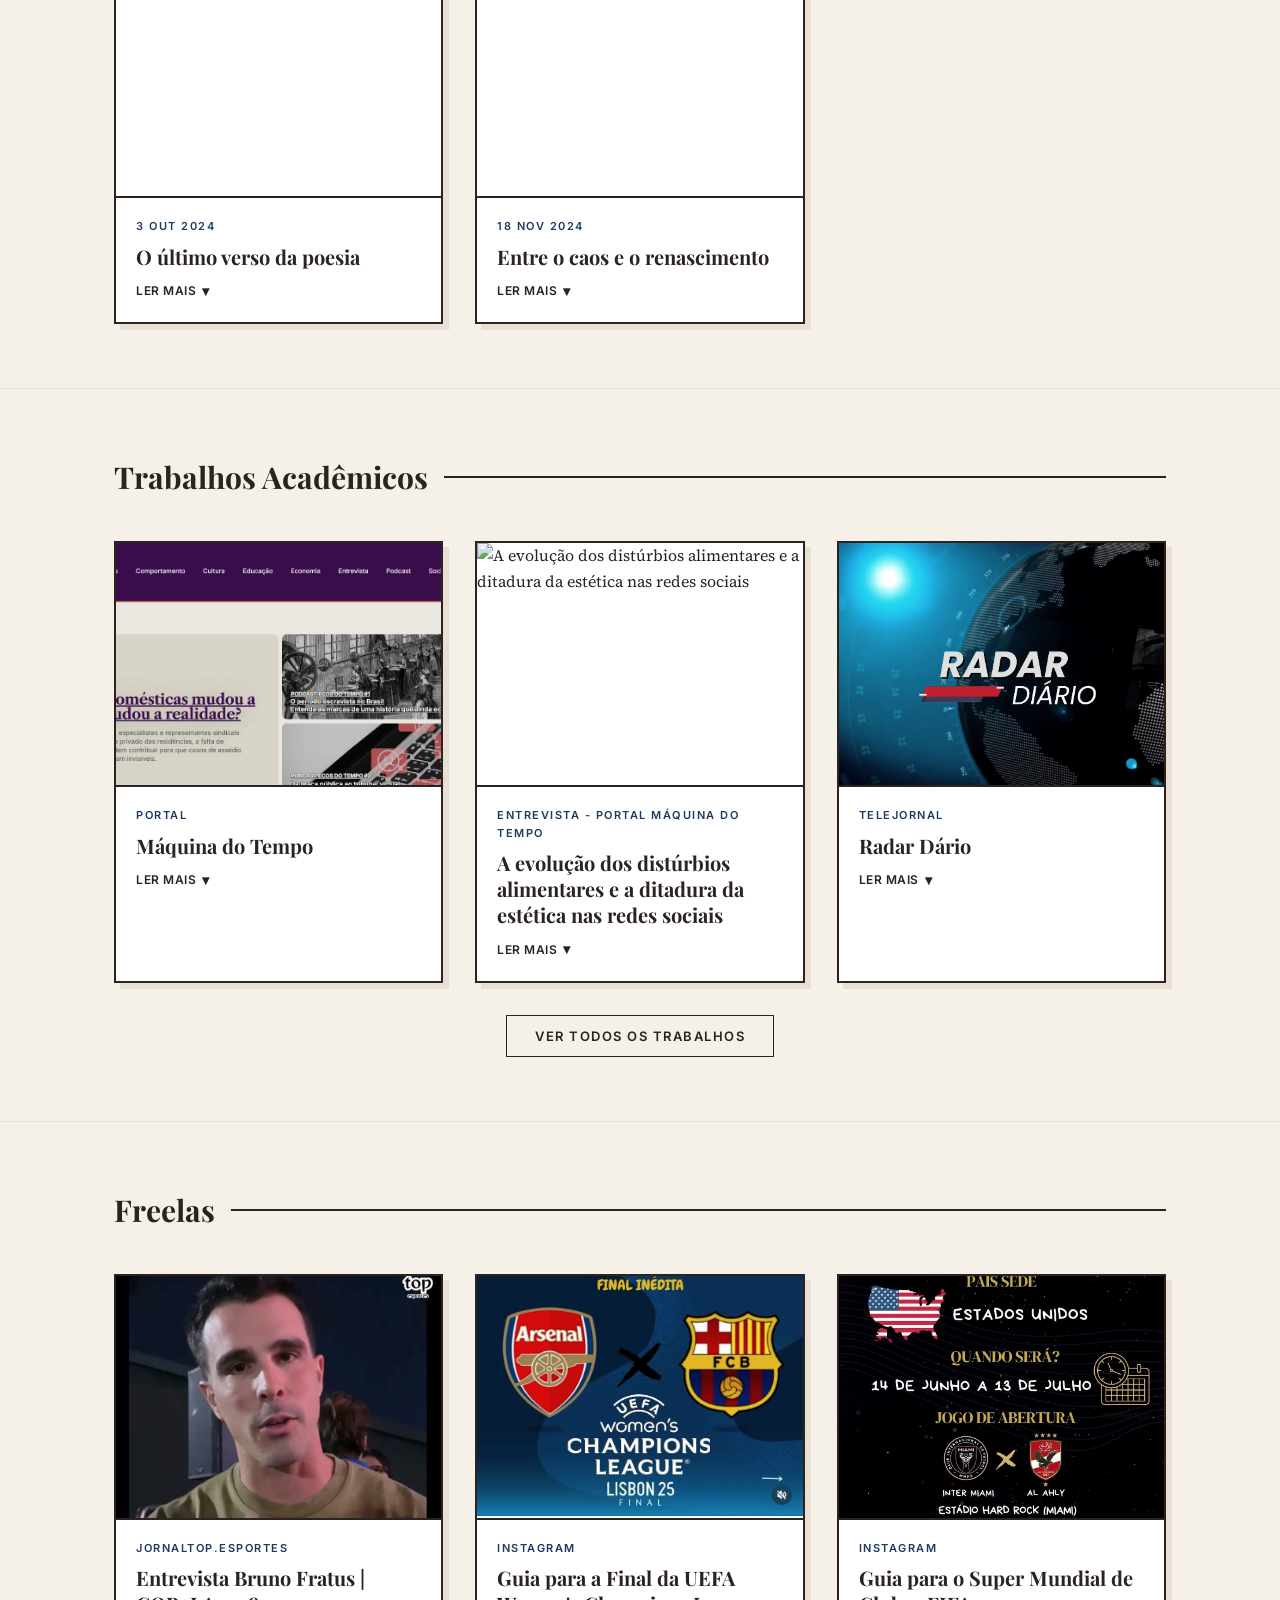
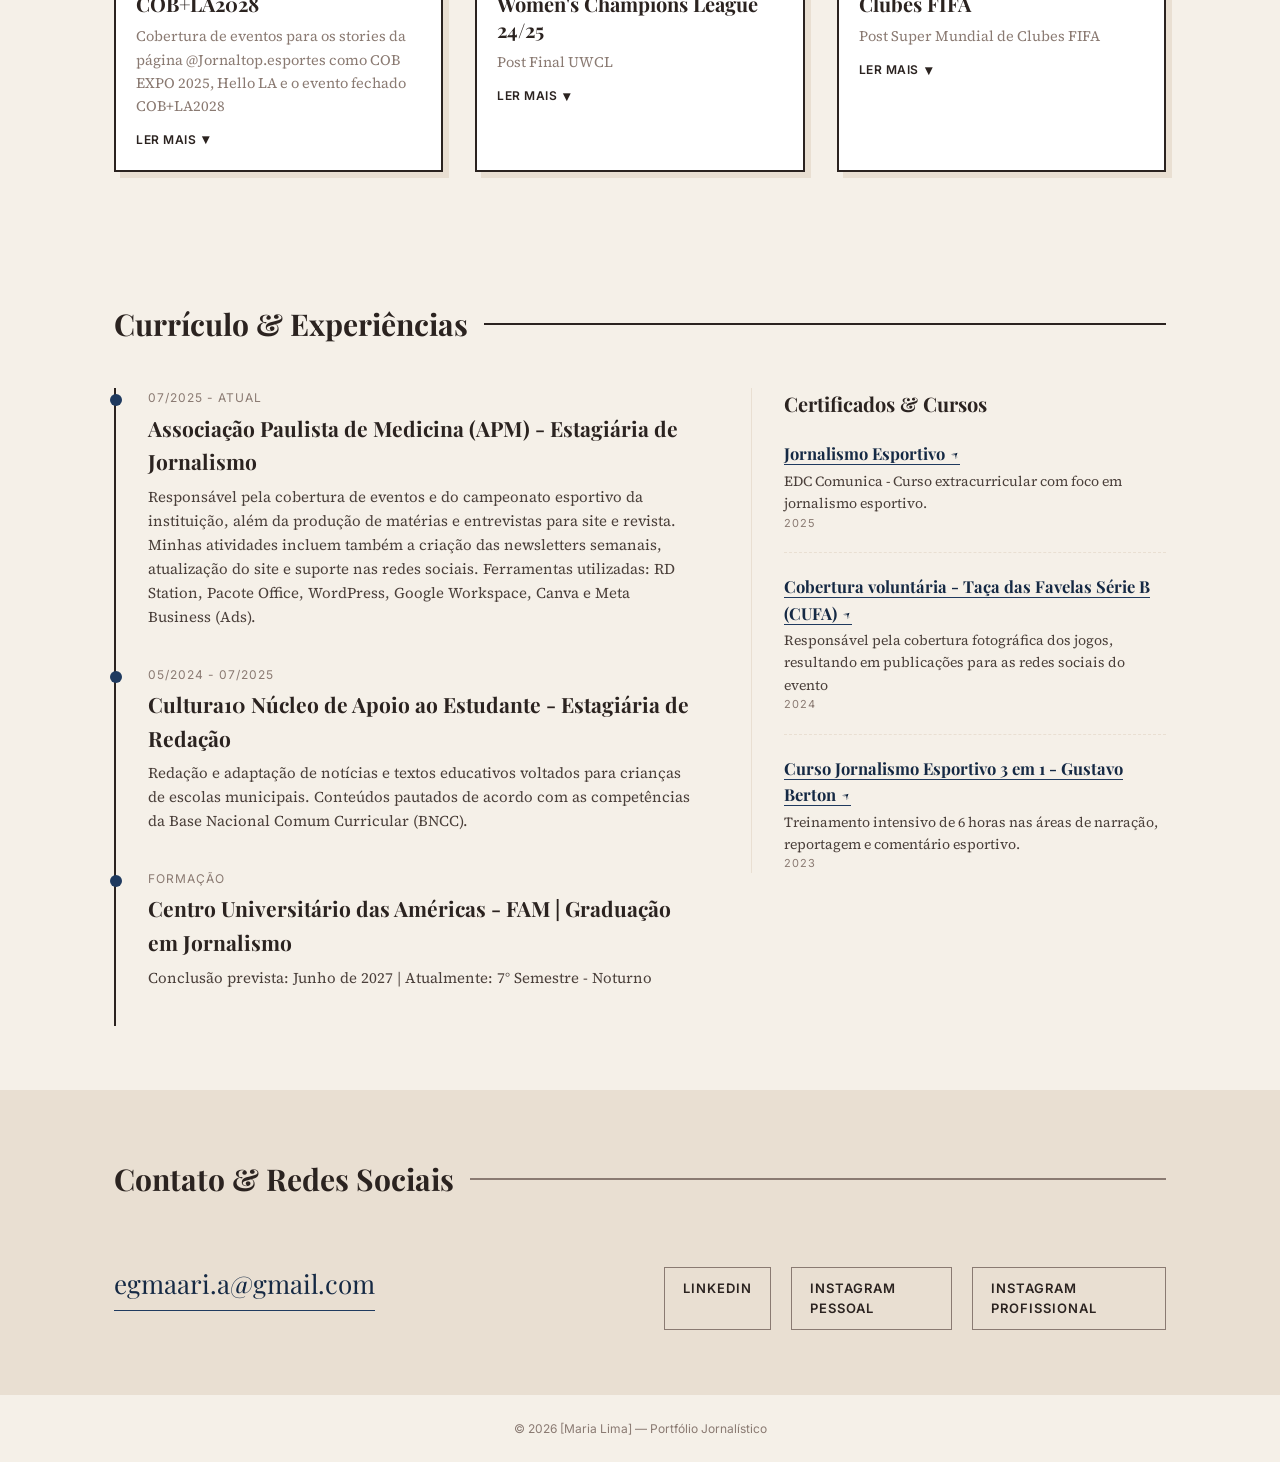
==== commit 81d81766: "Refaz o bloco Conheça mais sobre mim: grid 50/50, texto maior e sem espaço até a foto, com Ver mais " ====
--- a/index.html
+++ b/index.html
@@ -24,6 +24,7 @@
       <div class="hero-kicker" id="hero-kicker"></div>
       <h1 id="hero-titulo"></h1>
       <div id="hero-paragrafos"></div>
+      <button type="button" class="hero-ver-mais" id="hero-ver-mais" onclick="toggleHeroTexto(this)"></button>
       <a href="#contato" class="btn" id="hero-botao"></a>
     </div>
     <img class="hero-foto" id="hero-foto" src="" alt="">
--- a/style.css
+++ b/style.css
@@ -4,9 +4,9 @@
   --cinza-medio:#8a7a72;
   --cinza-claro:#e9dfd2;
   --papel:#f5f0e8;
-  --terracota:#a8543c;
-  --terracota-escuro:#8c4230;
-  --destaque:#a8543c;
+  --terracota:#1f3a5f;
+  --terracota-escuro:#152944;
+  --destaque:#1f3a5f;
   --linha:#2b2320;
 }
 *{margin:0;padding:0;box-sizing:border-box;}
@@ -59,8 +59,8 @@
 }
 .hero-grid{
   display:grid;
-  grid-template-columns:1.3fr 0.9fr;
-  gap:56px;
+  grid-template-columns:1fr 1fr;
+  gap:0;
   align-items:center;
 }
 .hero-kicker{
@@ -80,13 +80,33 @@
   color:#fff;
 }
 .hero p{
-  font-size:18px;
+  font-size:20px;
+  line-height:1.45;
   color:#f3e6dd;
-  margin-bottom:16px;
-}
+  margin-bottom:10px;
+  padding-right:40px;
+}
+.hero-extra.oculta{display:none;}
+.hero-ver-mais{
+  display:block;
+  background:none;
+  border:none;
+  padding:0;
+  margin:2px 0 18px;
+  font-family:'Inter',sans-serif;
+  font-size:13px;
+  font-weight:600;
+  letter-spacing:0.5px;
+  text-transform:uppercase;
+  color:#fff;
+  text-decoration:underline;
+  text-underline-offset:3px;
+  cursor:pointer;
+}
+.hero-ver-mais:hover{color:#f3e6dd;}
 .hero-foto{
-  width:220px;
-  height:220px;
+  width:260px;
+  height:260px;
   aspect-ratio:1/1;
   object-fit:cover;
   border-radius:50%;
@@ -271,6 +291,8 @@
 .certificado-item{margin-bottom:20px;padding-bottom:20px;border-bottom:1px dashed var(--cinza-claro);}
 .certificado-item:last-child{border-bottom:none;margin-bottom:0;padding-bottom:0;}
 .certificado-item h4{font-family:'Playfair Display',serif;font-size:16.5px;margin-bottom:3px;}
+.certificado-item h4 a{color:var(--terracota-escuro);border-bottom:1px solid var(--terracota);}
+.certificado-item h4 a:hover{color:var(--terracota);}
 .certificado-item .certificado-instituicao{font-size:14px;color:var(--cinza-escuro);}
 .certificado-item .certificado-ano{
   font-family:'Inter',sans-serif;font-size:11px;letter-spacing:1px;
@@ -313,7 +335,8 @@
 }
 
 @media(max-width:800px){
-  .hero-grid{grid-template-columns:1fr;}
+  .hero-grid{grid-template-columns:1fr;gap:32px;}
+  .hero p{padding-right:0;}
   .grid-materias{grid-template-columns:1fr;}
   .contato-grid{grid-template-columns:1fr;}
   nav ul{gap:16px;flex-wrap:wrap;}
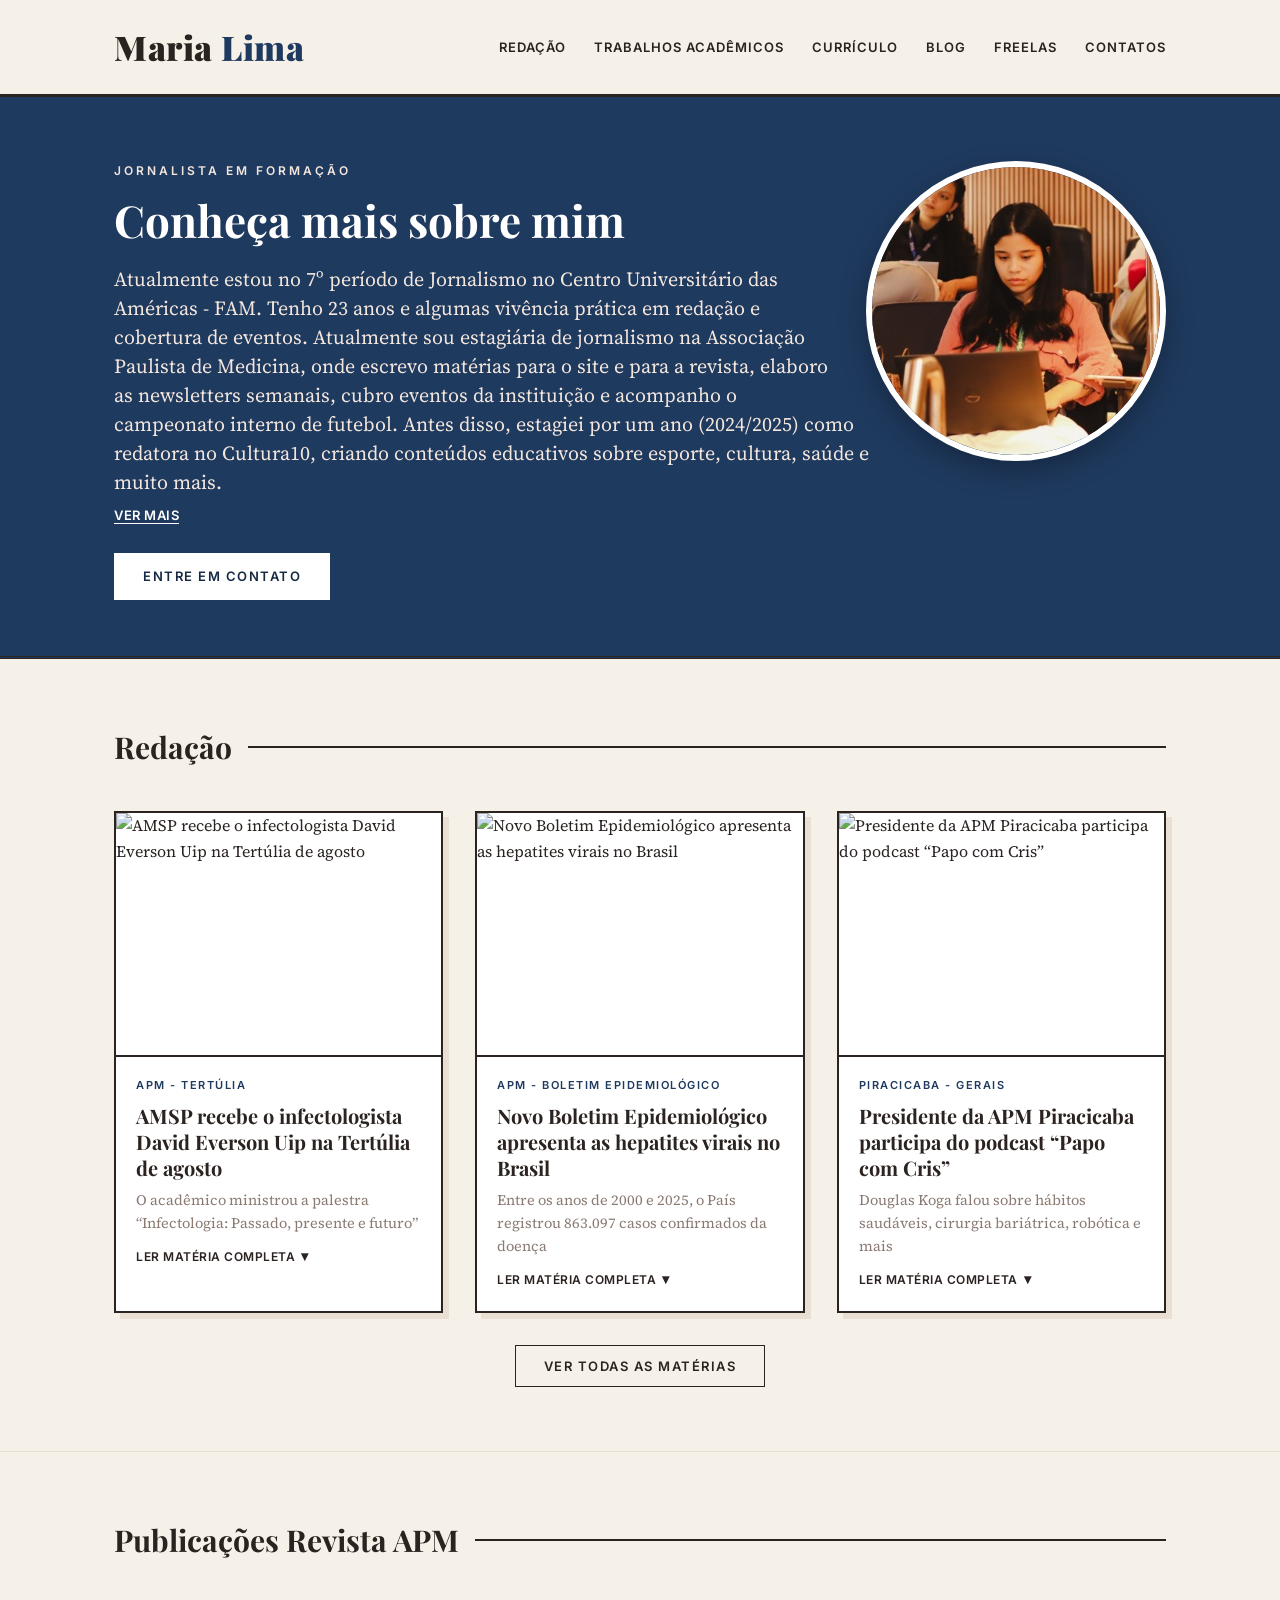
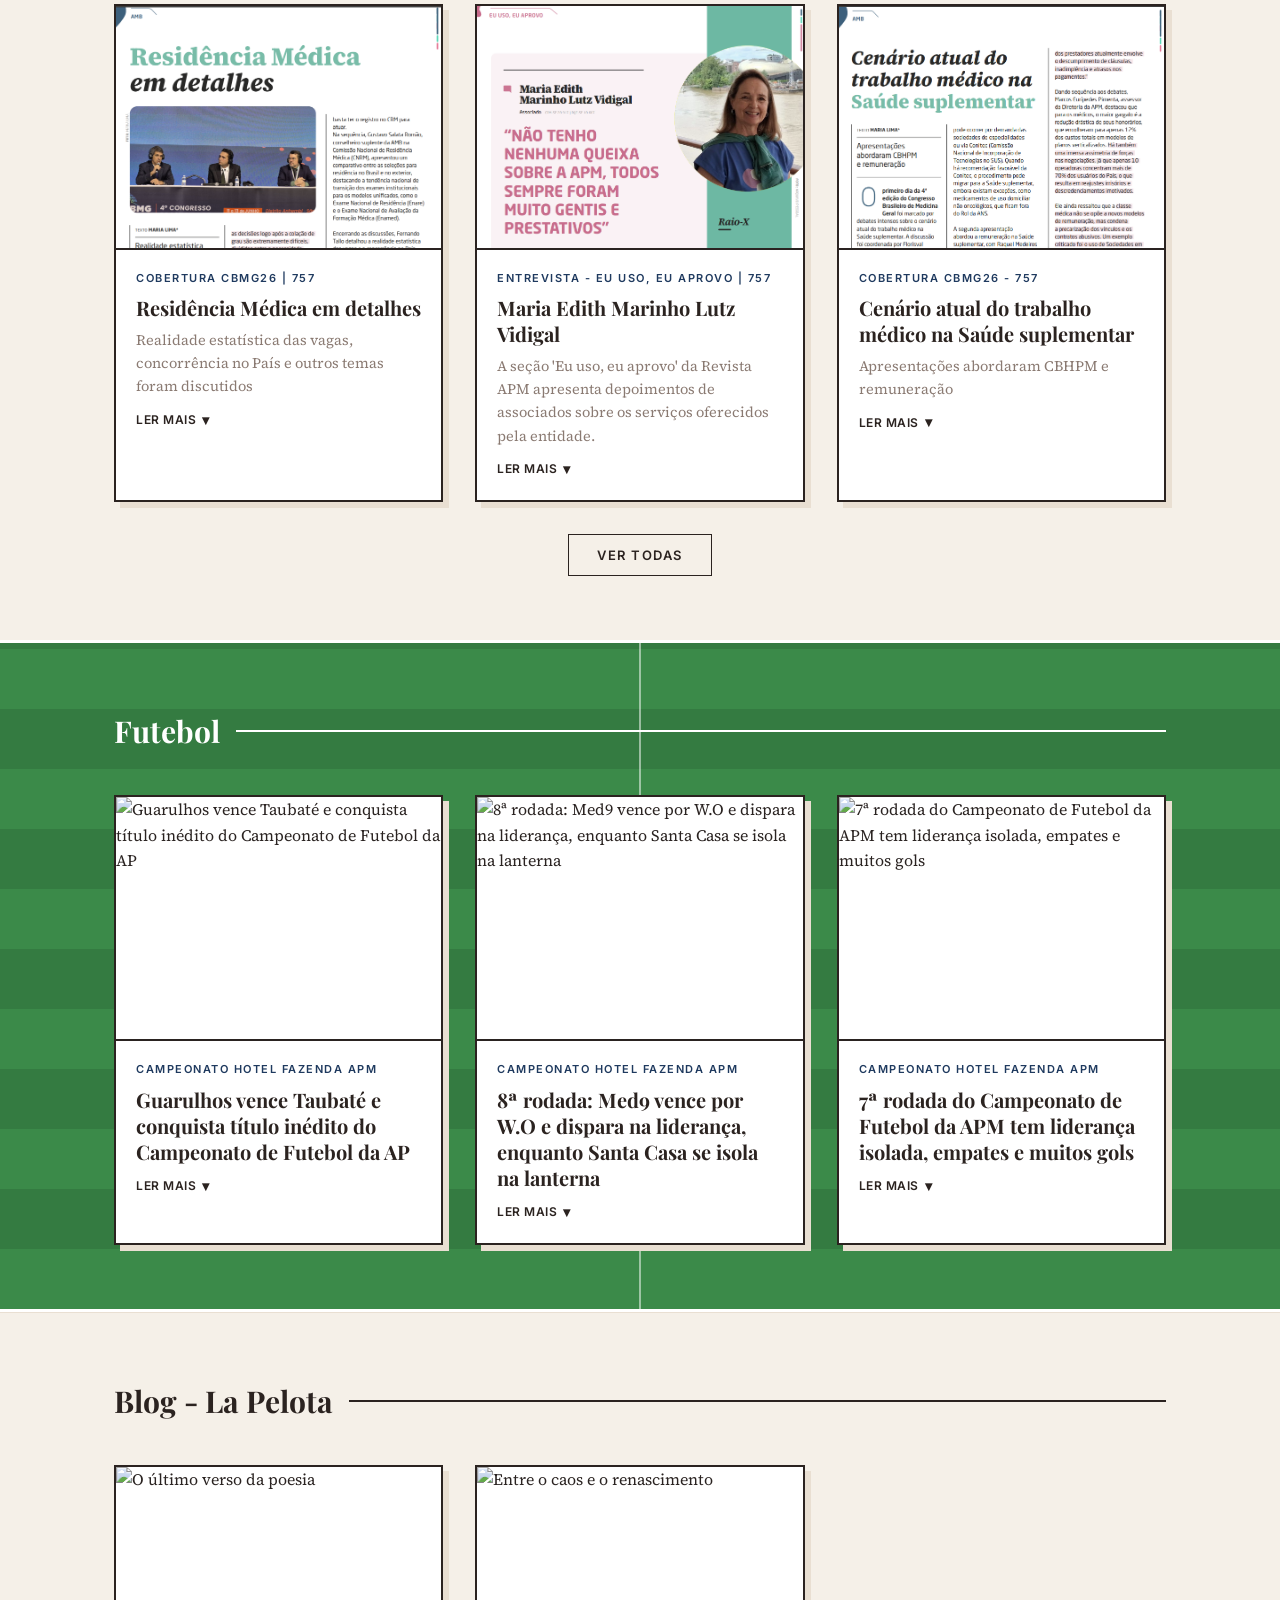
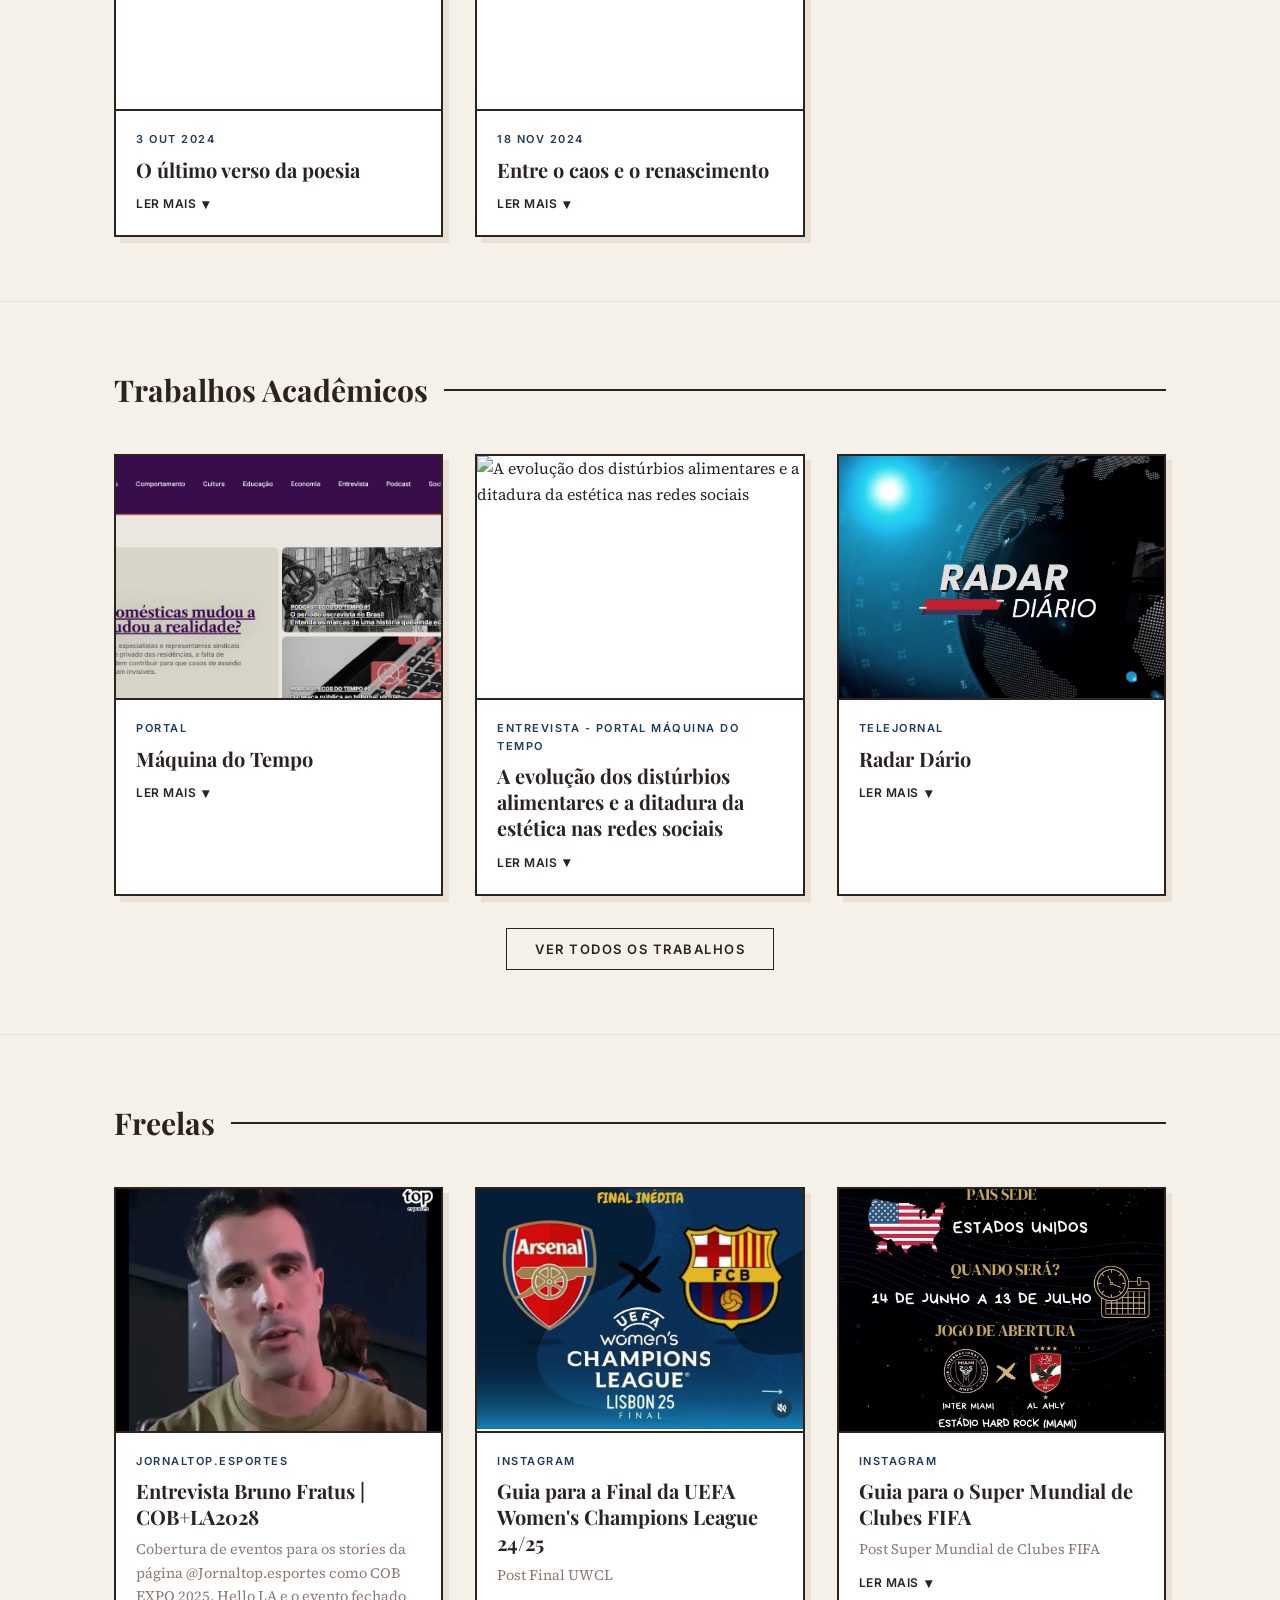
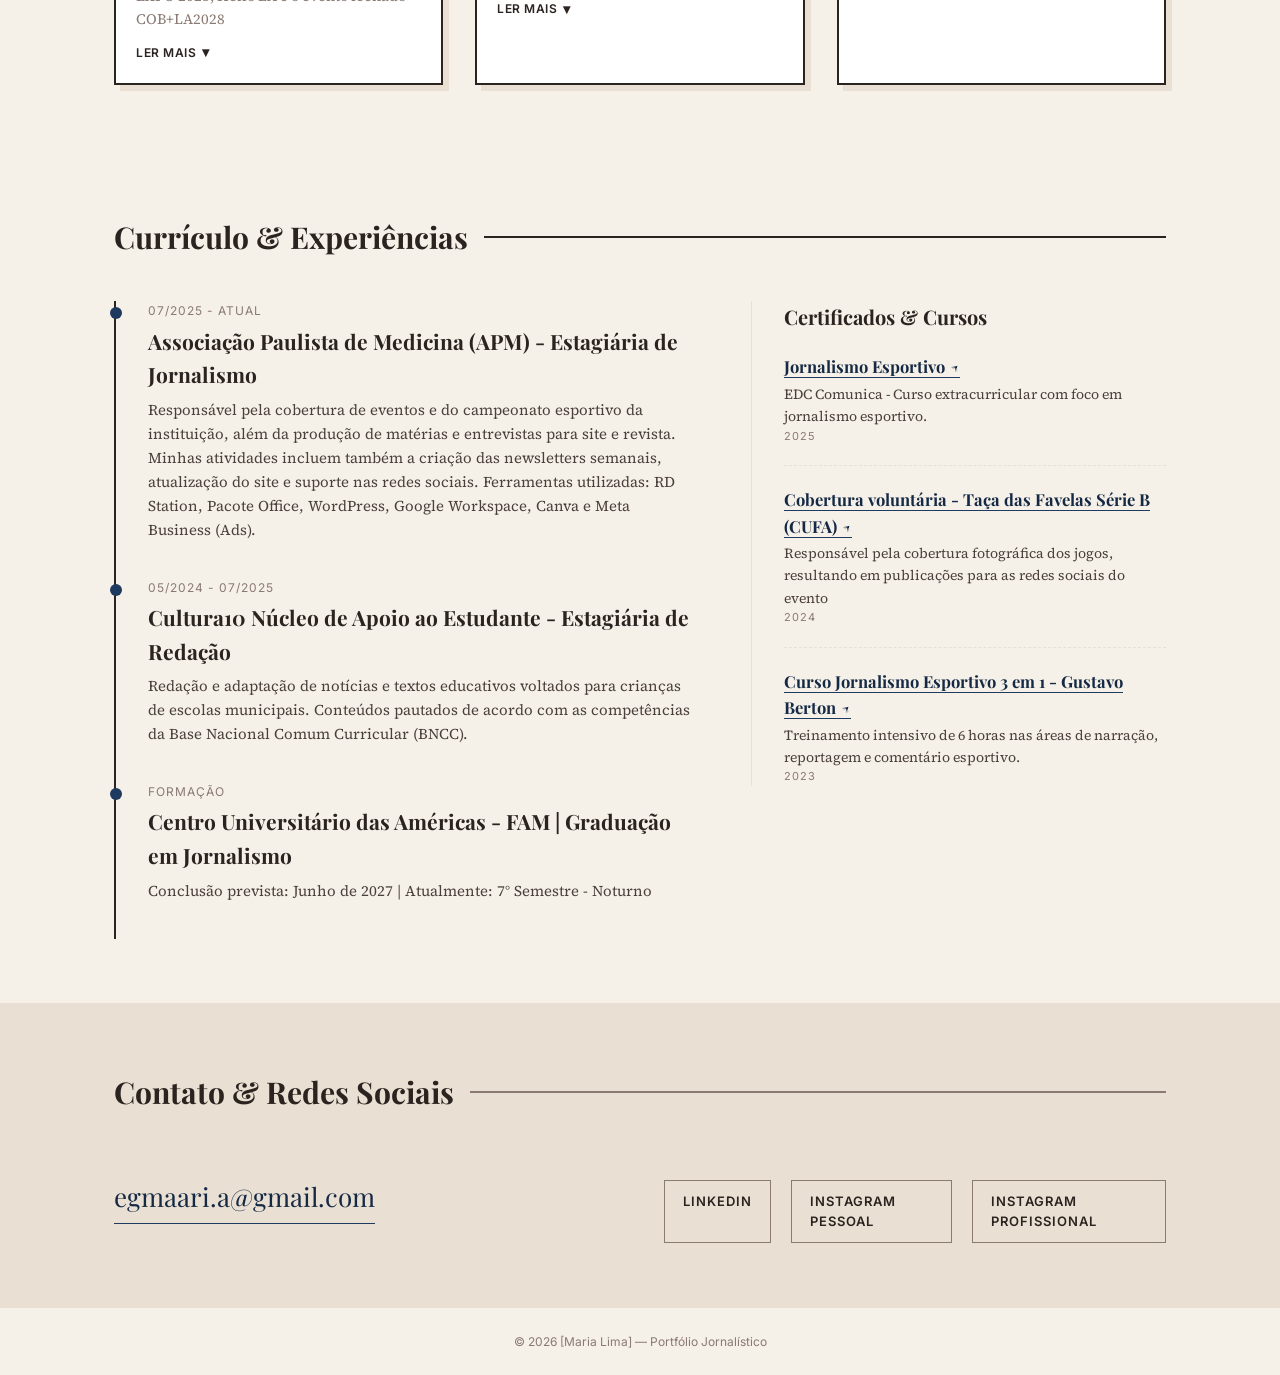
==== commit 68a115b6: "Faz a foto do hero flutuar na direita com o texto contornando por cima e ocupando a largura toda emb" ====
--- a/index.html
+++ b/index.html
@@ -20,14 +20,12 @@
 </header>
 <section class="hero" id="sobre">
   <div class="container hero-grid">
-    <div>
-      <div class="hero-kicker" id="hero-kicker"></div>
-      <h1 id="hero-titulo"></h1>
-      <div id="hero-paragrafos"></div>
-      <button type="button" class="hero-ver-mais" id="hero-ver-mais" onclick="toggleHeroTexto(this)"></button>
-      <a href="#contato" class="btn" id="hero-botao"></a>
-    </div>
     <img class="hero-foto" id="hero-foto" src="" alt="">
+    <div class="hero-kicker" id="hero-kicker"></div>
+    <h1 id="hero-titulo"></h1>
+    <div id="hero-paragrafos"></div>
+    <button type="button" class="hero-ver-mais" id="hero-ver-mais" onclick="toggleHeroTexto(this)"></button>
+    <a href="#contato" class="btn" id="hero-botao"></a>
   </div>
 </section>
 <div id="secoes-dinamicas"></div>
--- a/style.css
+++ b/style.css
@@ -57,12 +57,7 @@
   color:#fff;
   border-bottom:3px double var(--linha);
 }
-.hero-grid{
-  display:grid;
-  grid-template-columns:1fr 1fr;
-  gap:0;
-  align-items:center;
-}
+.hero-grid::after{content:"";display:table;clear:both;}
 .hero-kicker{
   font-family:'Inter',sans-serif;
   font-size:12px;
@@ -84,7 +79,6 @@
   line-height:1.45;
   color:#f3e6dd;
   margin-bottom:10px;
-  padding-right:40px;
 }
 .hero-extra.oculta{display:none;}
 .hero-ver-mais{
@@ -105,15 +99,17 @@
 }
 .hero-ver-mais:hover{color:#f3e6dd;}
 .hero-foto{
-  width:260px;
-  height:260px;
+  width:300px;
+  height:300px;
   aspect-ratio:1/1;
   object-fit:cover;
   border-radius:50%;
   border:6px solid #fff;
   box-shadow:0 10px 28px rgba(0,0,0,.3);
-  margin:0 auto;
-  display:block;
+  float:right;
+  shape-outside:circle(50%);
+  -webkit-shape-outside:circle(50%);
+  margin:0 0 24px 32px;
 }
 .btn{
   display:inline-block;
@@ -335,8 +331,7 @@
 }
 
 @media(max-width:800px){
-  .hero-grid{grid-template-columns:1fr;gap:32px;}
-  .hero p{padding-right:0;}
+  .hero-foto{float:none;shape-outside:none;-webkit-shape-outside:none;margin:0 auto 24px;display:block;}
   .grid-materias{grid-template-columns:1fr;}
   .contato-grid{grid-template-columns:1fr;}
   nav ul{gap:16px;flex-wrap:wrap;}
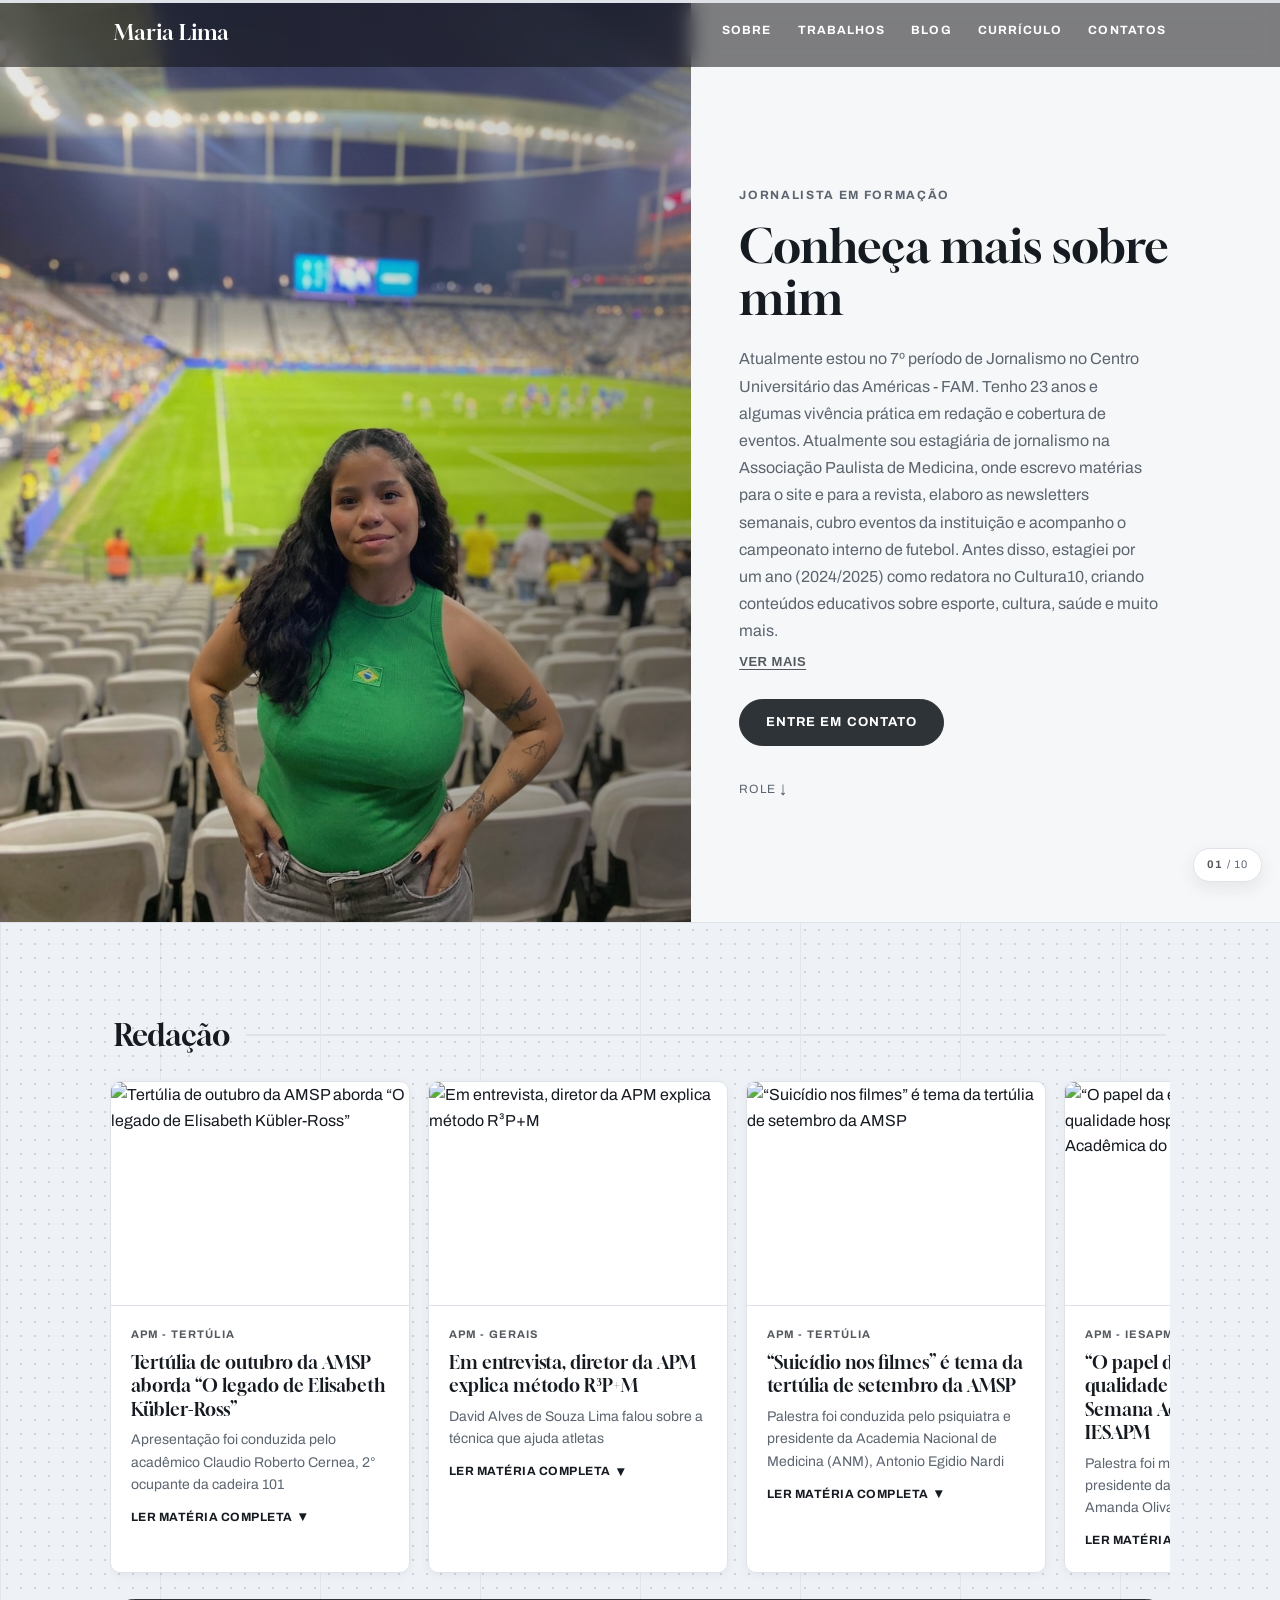
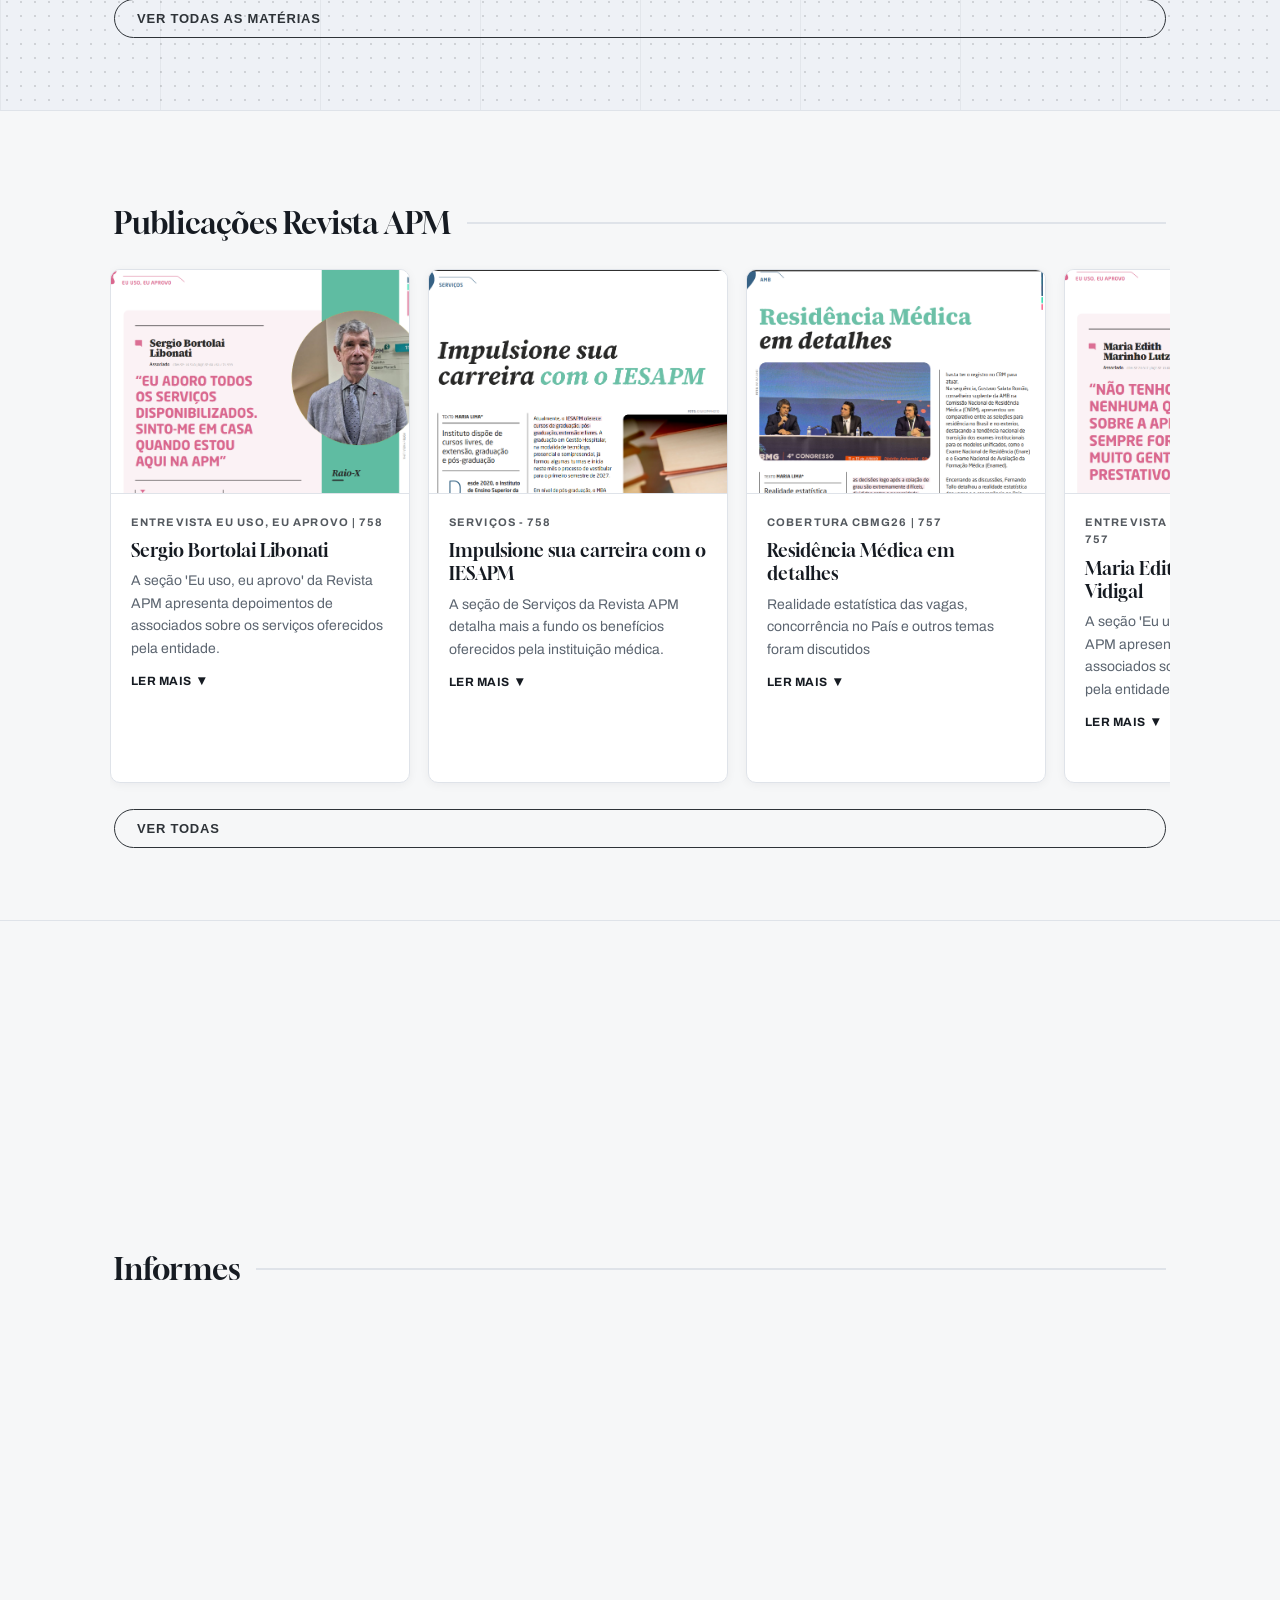
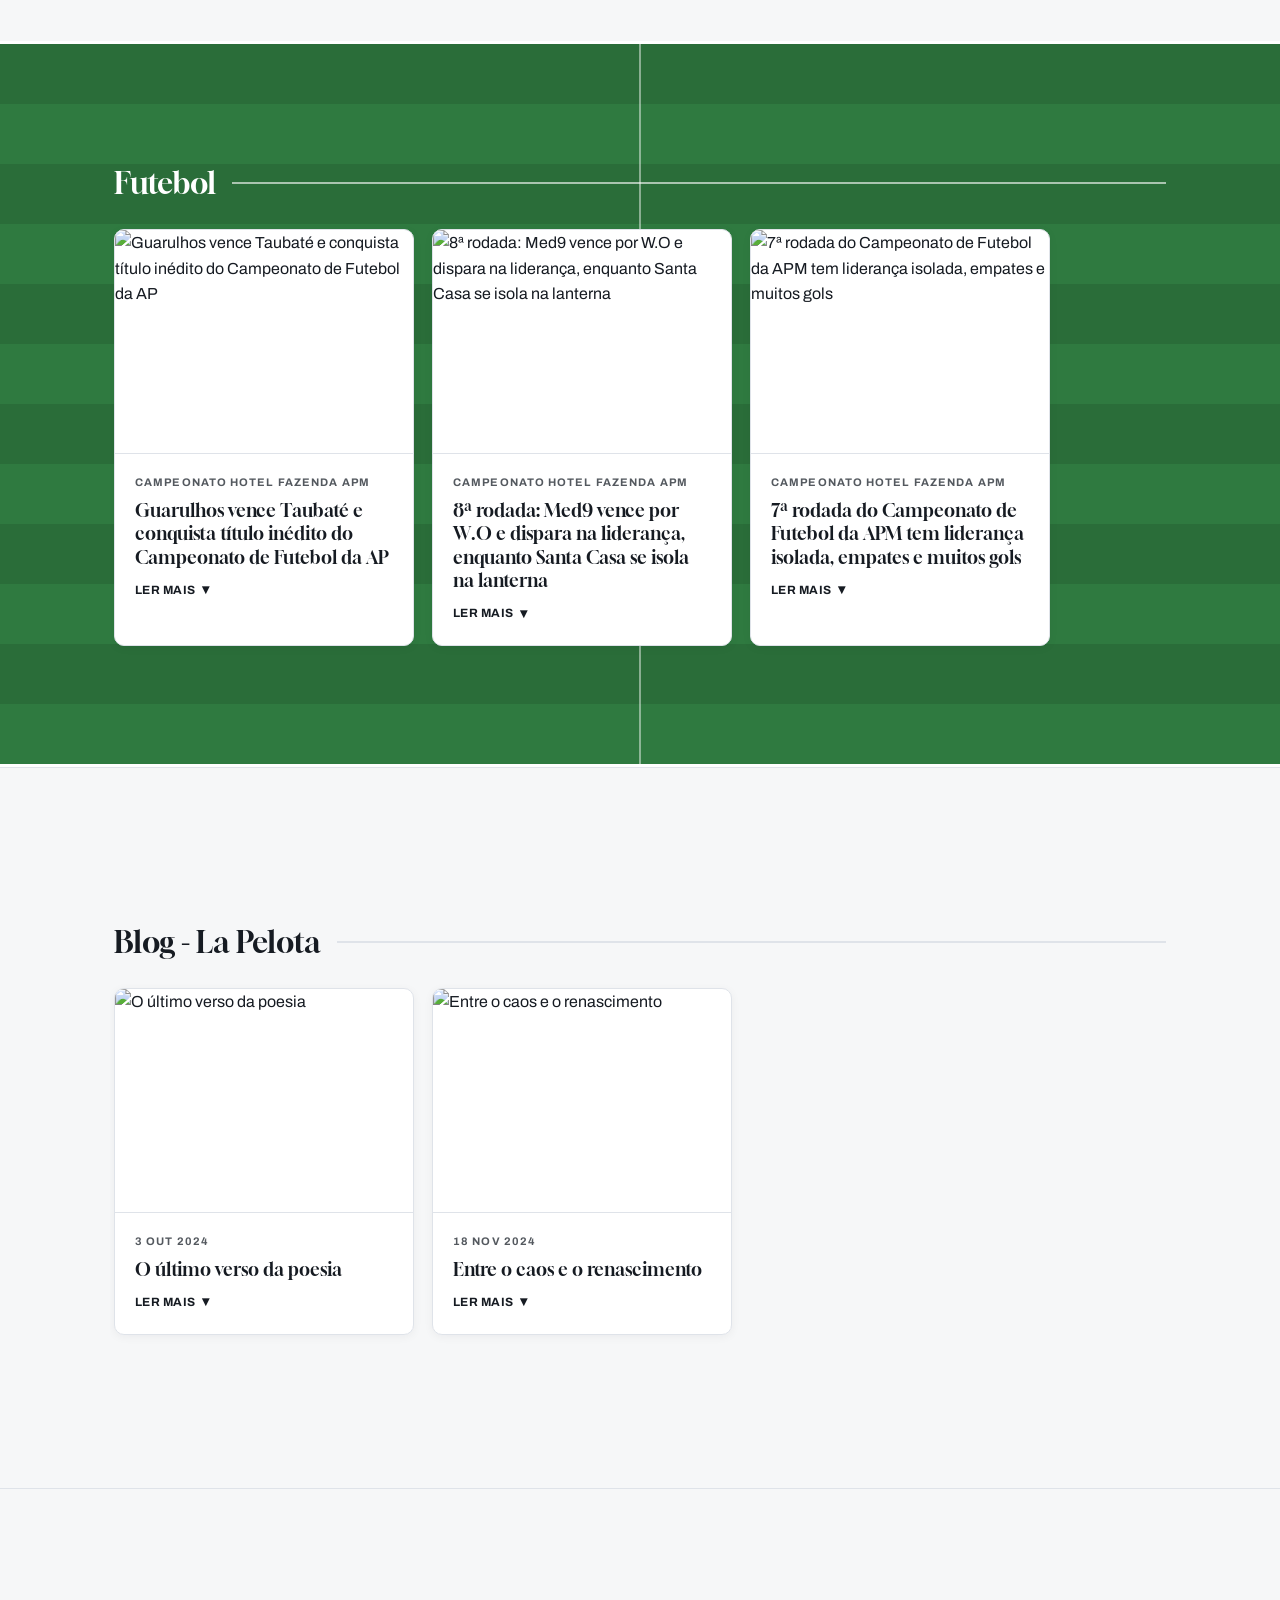
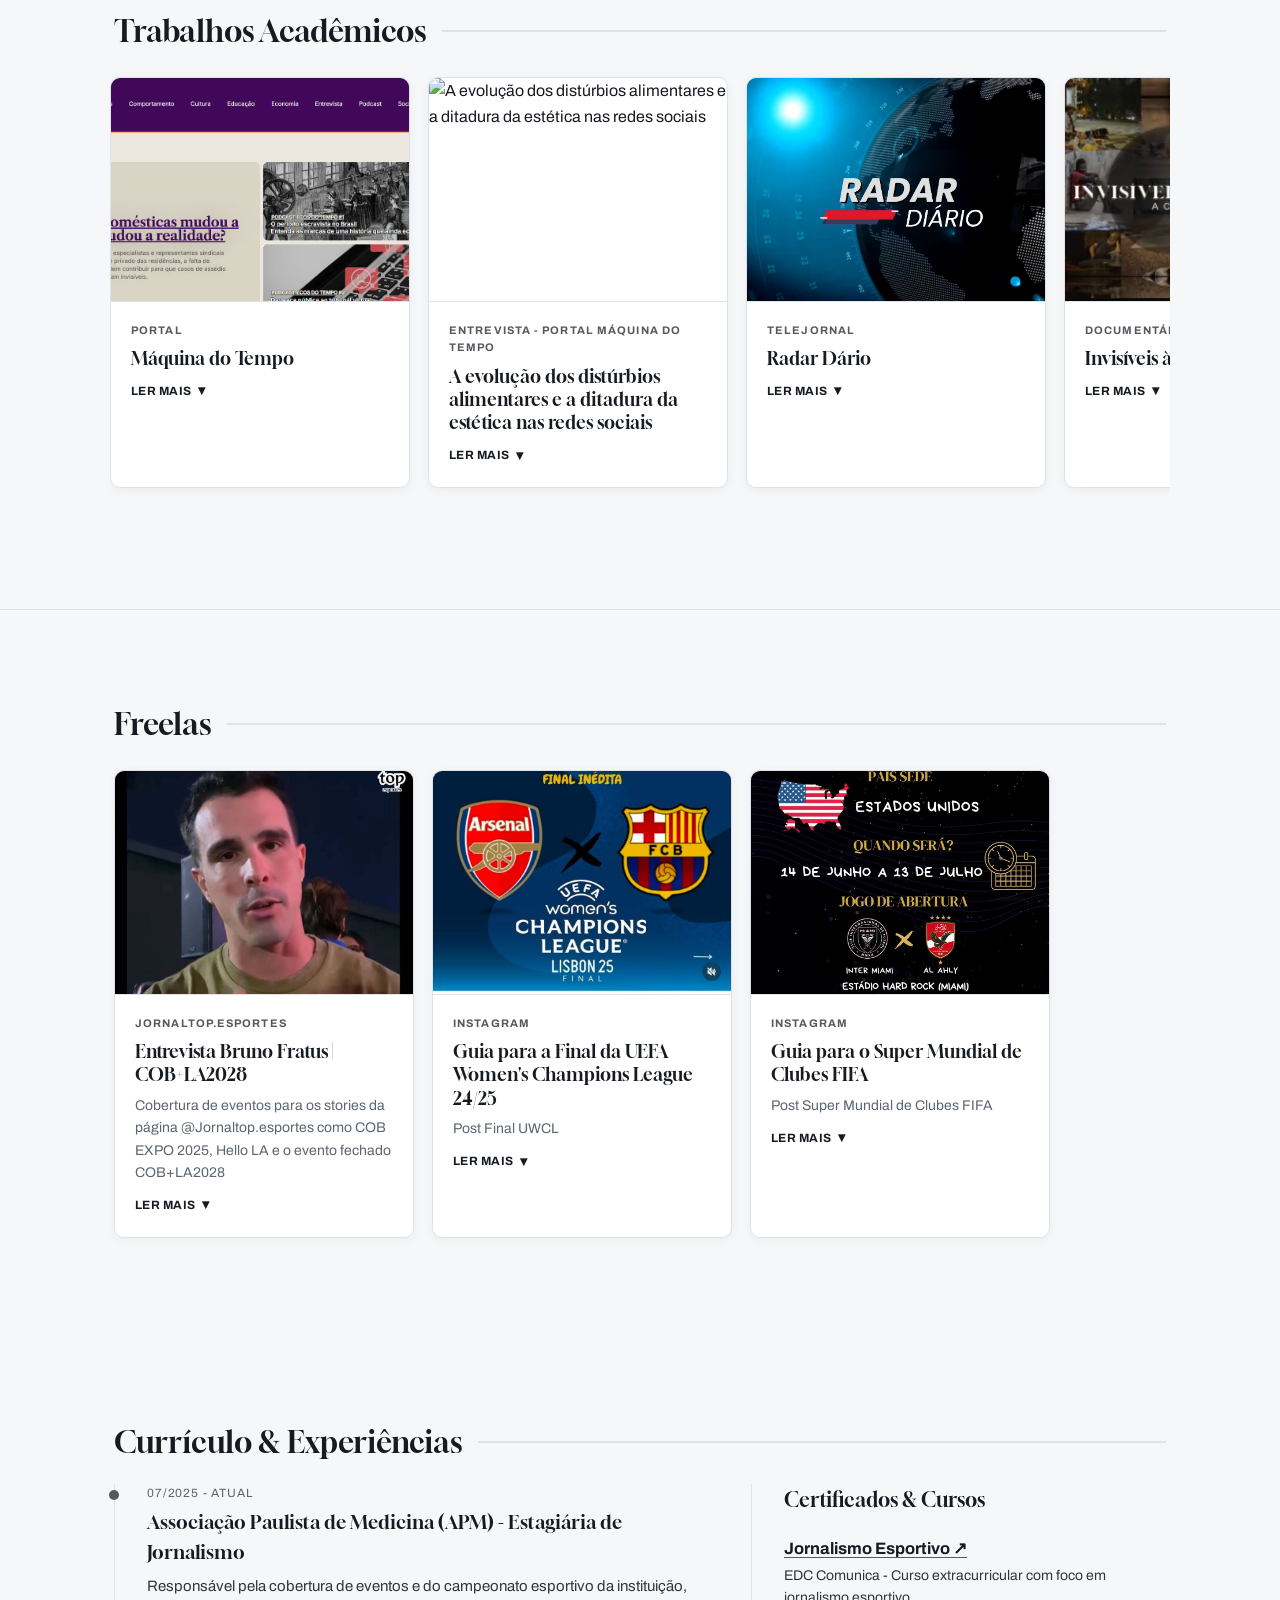
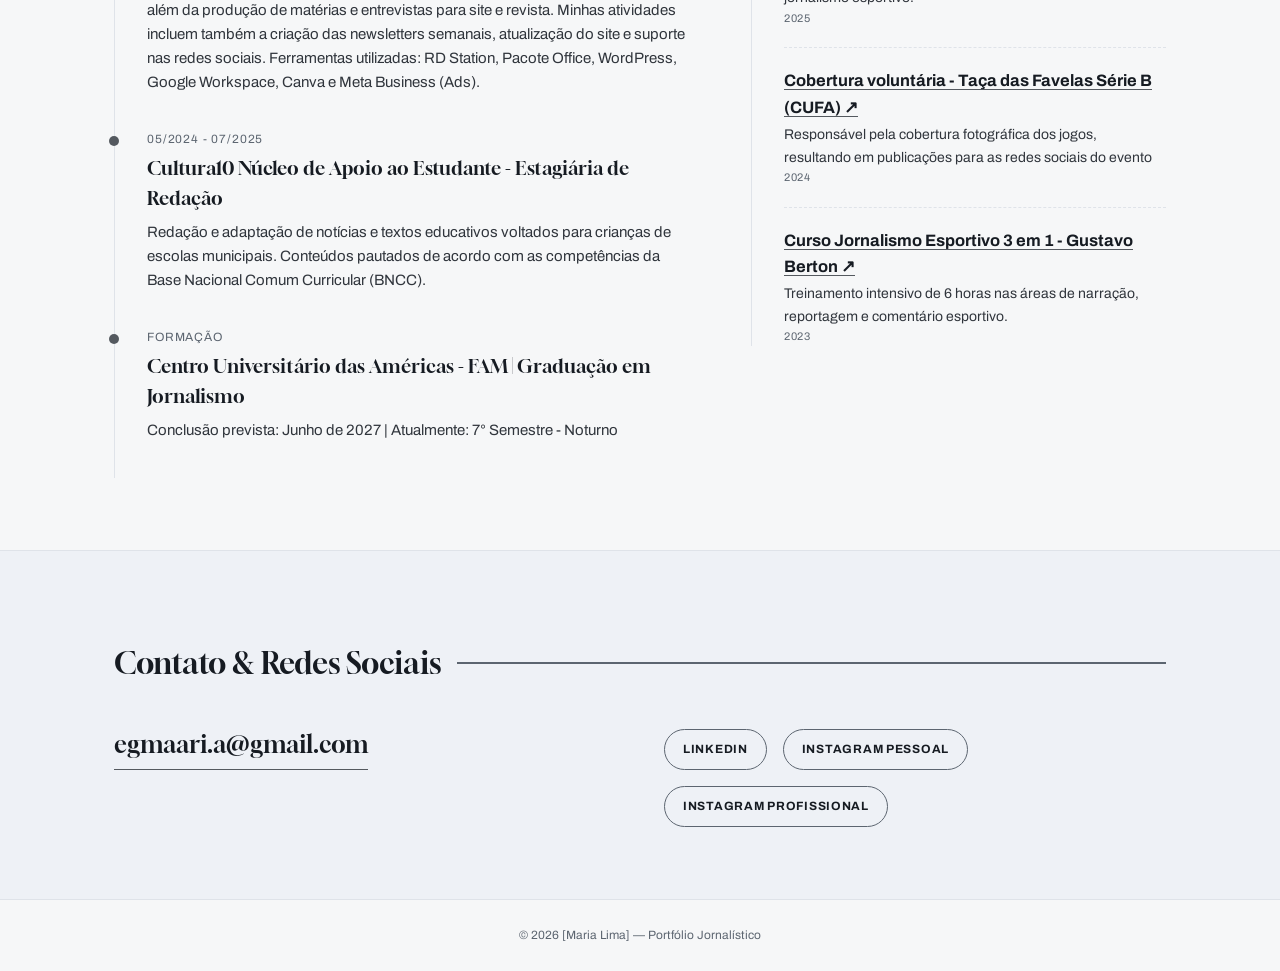
==== commit cc743032: "Redesenha o site: tema claro cinza-chumbo/branco, feed horizontal pinado por seção, header transpare" ====
--- a/index.html
+++ b/index.html
@@ -6,10 +6,12 @@
 <title>Portfólio Jornalístico</title>
 <link rel="preconnect" href="https://fonts.googleapis.com">
 <link rel="preconnect" href="https://fonts.gstatic.com" crossorigin>
-<link href="https://fonts.googleapis.com/css2?family=Inter:wght@400;600;700&family=Playfair+Display:wght@700;900&family=Source+Serif+Pro:wght@400;600&display=swap" rel="stylesheet">
+<link href="https://fonts.googleapis.com/css2?family=Gloock&family=Archivo:ital,wght@0,400..700;1,400&display=swap" rel="stylesheet">
 <link rel="stylesheet" href="style.css">
 </head>
 <body>
+<div id="progresso"><i id="progresso-fill"></i></div>
+<div id="contador"><b id="contador-n">01</b> / <span id="contador-total"></span></div>
 <header>
   <div class="header-main">
     <div class="logo" id="logo"></div>
@@ -18,14 +20,19 @@
     </nav>
   </div>
 </header>
-<section class="hero" id="sobre">
-  <div class="container hero-grid">
-    <img class="hero-foto" id="hero-foto" src="" alt="">
-    <div class="hero-kicker" id="hero-kicker"></div>
-    <h1 id="hero-titulo"></h1>
-    <div id="hero-paragrafos"></div>
-    <button type="button" class="hero-ver-mais" id="hero-ver-mais" onclick="toggleHeroTexto(this)"></button>
-    <a href="#contato" class="btn" id="hero-botao"></a>
+<section class="hero" id="sobre" data-indice="1">
+  <div class="hero-row">
+    <div class="hero-media"><img class="hero-foto" id="hero-foto" src="" alt=""></div>
+    <div class="hero-text">
+      <div class="hero-text-inner">
+        <div class="hero-kicker" id="hero-kicker"></div>
+        <h1 id="hero-titulo"></h1>
+        <div id="hero-paragrafos"></div>
+        <button type="button" class="hero-ver-mais" id="hero-ver-mais" onclick="toggleHeroTexto(this)"></button>
+        <a href="#contato" class="btn" id="hero-botao"></a>
+        <div class="scroll-cue">Role <span class="arrow">↓</span></div>
+      </div>
+    </div>
   </div>
 </section>
 <div id="secoes-dinamicas"></div>
@@ -58,6 +65,9 @@
   </div>
 </section>
 <footer id="footer-texto"></footer>
+<script src="https://cdnjs.cloudflare.com/ajax/libs/gsap/3.12.5/gsap.min.js"></script>
+<script src="https://cdnjs.cloudflare.com/ajax/libs/gsap/3.12.5/ScrollTrigger.min.js"></script>
+<script src="https://unpkg.com/lenis@1.1.13/dist/lenis.min.js"></script>
 <script src="content.js"></script>
 <script src="script.js"></script>
 </body>
--- a/style.css
+++ b/style.css
@@ -1,339 +1,318 @@
 :root{
-  --preto:#2b2320;
-  --cinza-escuro:#4a3f3a;
-  --cinza-medio:#8a7a72;
+  --preto:#161b22;
+  --cinza-escuro:#30353c;
+  --cinza-medio:#5c6570;
   --cinza-claro:#e9dfd2;
-  --papel:#f5f0e8;
-  --terracota:#1f3a5f;
-  --terracota-escuro:#152944;
-  --destaque:#1f3a5f;
-  --linha:#2b2320;
+  --papel:#f6f7f8;
+  --superficie:#ffffff;
+  --superficie-2:#eef1f6;
+  --terracota:#2e3338;
+  --terracota-escuro:#1b1e22;
+  --destaque:#2e3338;
+  --destaque-vivo:#54595f;
+  --linha:#dfe3e9;
 }
 *{margin:0;padding:0;box-sizing:border-box;}
 body{
-  font-family:'Source Serif Pro', serif;
+  font-family:'Archivo',Helvetica,Arial,sans-serif;
   background:var(--papel);
   color:var(--preto);
   line-height:1.6;
+  -webkit-font-smoothing:antialiased;
+  overflow-x:hidden;
 }
 a{color:inherit;text-decoration:none;}
-img{max-width:100%;display:block;}
+img,video{max-width:100%;display:block;}
+h1,h2,h3{font-family:'Gloock','Times New Roman',serif;font-weight:400;}
 .container{max-width:1100px;margin:0 auto;padding:0 24px;}
-
-/* HEADER */
+::selection{background:var(--destaque);color:#fff;}
+::-webkit-scrollbar{width:11px;}
+::-webkit-scrollbar-track{background:var(--superficie-2);}
+::-webkit-scrollbar-thumb{background:var(--destaque-vivo);border:3px solid var(--superficie-2);border-radius:8px;}
+html{scrollbar-color:var(--destaque-vivo) var(--superficie-2);}
+
+/* ---------- barra de progresso de leitura ---------- */
+#progresso{position:fixed;top:0;left:0;right:0;height:3px;z-index:120;background:var(--linha);pointer-events:none;}
+#progresso i{display:block;height:100%;width:100%;background:var(--destaque-vivo);transform-origin:left;transform:scaleX(0);}
+
+/* ---------- contador de seção ---------- */
+#contador{
+  position:fixed;right:18px;bottom:18px;z-index:60;
+  font-size:11px;letter-spacing:.1em;color:var(--cinza-medio);
+  background:var(--superficie);border:1px solid var(--linha);border-radius:999px;
+  padding:7px 13px;font-variant-numeric:tabular-nums;box-shadow:0 6px 18px rgba(22,27,34,.08);
+}
+#contador b{color:var(--destaque-vivo);}
+@media(max-width:700px){#contador{display:none;}}
+
+/* ---------- HEADER ---------- */
 header{
-  border-bottom:3px solid var(--linha);
-  background:var(--papel);
-  position:sticky;top:0;z-index:50;
+  position:fixed;left:0;right:0;top:0;z-index:100;
+  background:rgba(246,247,248,.88);backdrop-filter:blur(10px);
+  border-bottom:1px solid var(--linha);
+  transition:background .3s ease,border-color .3s ease;
 }
 .header-main{
   display:flex;justify-content:space-between;align-items:center;
-  padding:20px 24px;
+  padding:16px 24px;
   max-width:1100px;margin:0 auto;
   flex-wrap:wrap;gap:16px;
 }
 .logo{
-  font-family:'Playfair Display',serif;
-  font-weight:900;
-  font-size:34px;
-  letter-spacing:0.5px;
-}
-.logo span{color:var(--terracota);}
+  font-family:'Gloock',serif;
+  font-size:21px;
+}
+.logo span{color:var(--destaque-vivo);}
 nav ul{
-  display:flex;gap:28px;list-style:none;
-  font-family:'Inter',sans-serif;
-  font-size:13px;
-  letter-spacing:1px;
+  display:flex;gap:26px;list-style:none;
+  font-size:12px;
+  letter-spacing:.09em;
   text-transform:uppercase;
-  font-weight:600;
-}
-nav a{position:relative;padding-bottom:4px;}
-nav a:hover{color:var(--destaque);}
-
-/* HERO / SOBRE MIM */
-.hero{
-  padding:64px 0 56px;
-  background:var(--terracota);
-  color:#fff;
-  border-bottom:3px double var(--linha);
-}
-.hero-grid::after{content:"";display:table;clear:both;}
+  font-weight:700;
+}
+nav a{position:relative;padding-bottom:4px;display:inline-block;}
+nav a::after{content:"";position:absolute;left:0;bottom:0;height:2px;width:0;background:currentColor;transition:width .25s ease;}
+nav a:hover::after{width:100%;}
+
+/* header fica transparente/branco sobre a foto do hero, até rolar */
+body:not(.scrolled) header{background:rgba(14,15,17,.52);border-bottom-color:transparent;}
+body:not(.scrolled) header .logo,
+body:not(.scrolled) header .logo span,
+body:not(.scrolled) header nav a{color:#fff;}
+
+/* ---------- HERO / SOBRE MIM ---------- */
+.hero{padding:0;border-bottom:1px solid var(--linha);}
+.hero-row{display:flex;align-items:stretch;min-height:84vh;}
+.hero-media{flex:0 0 54%;position:relative;overflow:hidden;}
+.hero-media::after{content:"";position:absolute;inset:0;background:linear-gradient(115deg,rgba(18,19,21,.1) 35%,rgba(18,19,21,.5) 100%);}
+.hero-foto{width:100%;height:100%;object-fit:cover;object-position:50% 22%;}
+.hero-text{flex:1;display:flex;align-items:center;min-width:0;padding:120px 24px 56px 48px;}
+.hero-text-inner{max-width:460px;}
 .hero-kicker{
-  font-family:'Inter',sans-serif;
-  font-size:12px;
-  letter-spacing:3px;
-  text-transform:uppercase;
-  color:#f3e6dd;
-  font-weight:600;
-  margin-bottom:14px;
-}
-.hero h1{
-  font-family:'Playfair Display',serif;
-  font-size:44px;
-  line-height:1.15;
-  margin-bottom:20px;
-  color:#fff;
-}
-.hero p{
-  font-size:20px;
-  line-height:1.45;
-  color:#f3e6dd;
-  margin-bottom:10px;
-}
+  font-size:12px;letter-spacing:.14em;text-transform:uppercase;color:var(--cinza-medio);font-weight:700;margin-bottom:14px;
+}
+.hero h1{font-size:clamp(32px,4.4vw,46px);line-height:1.15;margin-bottom:20px;color:var(--preto);}
+.hero p{font-size:16px;line-height:1.7;color:var(--cinza-medio);margin-bottom:10px;max-width:420px;}
 .hero-extra.oculta{display:none;}
 .hero-ver-mais{
-  display:block;
-  background:none;
-  border:none;
-  padding:0;
-  margin:2px 0 18px;
-  font-family:'Inter',sans-serif;
-  font-size:13px;
-  font-weight:600;
-  letter-spacing:0.5px;
-  text-transform:uppercase;
-  color:#fff;
-  text-decoration:underline;
-  text-underline-offset:3px;
-  cursor:pointer;
-}
-.hero-ver-mais:hover{color:#f3e6dd;}
-.hero-foto{
-  width:300px;
-  height:300px;
-  aspect-ratio:1/1;
-  object-fit:cover;
-  border-radius:50%;
-  border:6px solid #fff;
-  box-shadow:0 10px 28px rgba(0,0,0,.3);
-  float:right;
-  shape-outside:circle(50%);
-  -webkit-shape-outside:circle(50%);
-  margin:0 0 24px 32px;
-}
+  display:block;background:none;border:none;padding:0;margin:2px 0 18px;
+  font-size:13px;font-weight:700;letter-spacing:.04em;text-transform:uppercase;
+  color:var(--destaque-vivo);text-decoration:underline;text-underline-offset:3px;cursor:pointer;
+}
+.hero-ver-mais:hover{color:var(--preto);}
 .btn{
-  display:inline-block;
-  margin-top:12px;
-  padding:12px 28px;
-  background:#fff;
-  color:var(--terracota-escuro);
-  font-family:'Inter',sans-serif;
-  font-size:13px;
-  letter-spacing:1.5px;
-  text-transform:uppercase;
-  font-weight:600;
-  border:1px solid #fff;
-  transition:.2s;
-}
-.btn:hover{background:transparent;color:#fff;}
-
-/* SECTION TITLES */
-.secao{padding:64px 0;}
-.secao + .secao{border-top:1px solid var(--cinza-claro);}
+  display:inline-block;margin-top:12px;padding:12px 26px;
+  background:var(--destaque);color:#fff;
+  font-size:13px;letter-spacing:.08em;text-transform:uppercase;font-weight:700;
+  border:1px solid var(--destaque);transition:.2s;border-radius:999px;
+}
+.btn:hover{background:transparent;color:var(--destaque);}
+.scroll-cue{margin-top:34px;font-size:12px;letter-spacing:.1em;text-transform:uppercase;color:var(--cinza-medio);}
+.scroll-cue .arrow{display:inline-block;animation:bob 1.8s ease-in-out infinite;}
+@keyframes bob{0%,100%{transform:translateY(0)}50%{transform:translateY(5px)}}
+@media(max-width:820px){
+  .hero-row{flex-direction:column;min-height:auto;}
+  .hero-media{flex-basis:46vh;}
+  .hero-text{padding:36px 20px 44px;}
+}
+
+/* ---------- SECTION TITLES ---------- */
+.secao{padding-block:88px 72px;position:relative;}
+.secao + .secao{border-top:1px solid var(--linha);}
 .secao-titulo{
   display:flex;align-items:center;gap:16px;
-  margin-bottom:40px;
-}
-.secao-titulo h2{
-  font-family:'Playfair Display',serif;
-  font-size:30px;
-  white-space:nowrap;
-}
-.secao-titulo::after{
-  content:"";flex:1;height:2px;background:var(--linha);
-}
-
-/* FUNDOS ESPECIAIS DE SEÇÃO */
+  margin-bottom:18px;
+}
+.secao-titulo h2{font-size:30px;white-space:nowrap;}
+.secao-titulo::after{content:"";flex:1;height:2px;background:var(--linha);}
+.secao-descricao{
+  max-width:600px;margin:0 0 30px;color:var(--cinza-medio);font-size:15px;line-height:1.6;
+}
+.secao-descricao p{margin-bottom:10px;}
+.secao[data-fundo="campo"] .secao-descricao,
+.secao[data-fundo="imagem"] .secao-descricao{color:rgba(255,255,255,.85);}
+
+/* pina a seção enquanto os cards rolam na horizontal */
+.secao.pin-stage .container{min-height:min(70vh,560px);display:flex;flex-direction:column;justify-content:center;}
+
+/* ---------- FUNDOS ESPECIAIS DE SEÇÃO ---------- */
 .secao[data-fundo="campo"]{
+  position:relative;
   background:
-    radial-gradient(circle at center, transparent 58px, rgba(255,255,255,.5) 60px, rgba(255,255,255,.5) 62px, transparent 64px),
-    linear-gradient(90deg, transparent calc(50% - 1px), rgba(255,255,255,.5) calc(50% - 1px), rgba(255,255,255,.5) calc(50% + 1px), transparent calc(50% + 1px)),
-    repeating-linear-gradient(0deg, #3b8a49 0px, #3b8a49 60px, #347b41 60px, #347b41 120px);
-  border-top:3px solid #fff;
-  border-bottom:3px solid #fff;
+    radial-gradient(circle at center, transparent 54px, rgba(255,255,255,.45) 56px, rgba(255,255,255,.45) 58px, transparent 60px),
+    linear-gradient(90deg, transparent calc(50% - 1px), rgba(255,255,255,.45) calc(50% - 1px), rgba(255,255,255,.45) calc(50% + 1px), transparent calc(50% + 1px)),
+    repeating-linear-gradient(0deg, #2f7a40 0px, #2f7a40 60px, #2a6d39 60px, #2a6d39 120px);
+  border-top:3px solid #fff;border-bottom:3px solid #fff;
 }
 .secao[data-fundo="campo"] .secao-titulo h2,
 .secao[data-fundo="imagem"] .secao-titulo h2{color:#fff;}
 .secao[data-fundo="campo"] .secao-titulo::after,
-.secao[data-fundo="imagem"] .secao-titulo::after{background:#fff;}
-.secao[data-fundo="imagem"]{
-  position:relative;
-  background-size:cover;
-  background-position:center;
-  background-repeat:no-repeat;
-}
-.secao[data-fundo="imagem"]::before{
-  content:"";position:absolute;inset:0;
-  background:rgba(20,15,10,.5);
-}
+.secao[data-fundo="imagem"] .secao-titulo::after{background:rgba(255,255,255,.6);}
+.secao[data-fundo="imagem"]{position:relative;background-size:cover;background-position:center;background-repeat:no-repeat;}
+.secao[data-fundo="imagem"]::before{content:"";position:absolute;inset:0;background:rgba(20,15,10,.5);}
 .secao[data-fundo="imagem"] > .container{position:relative;z-index:1;}
 
-/* PORTFÓLIO / REDAÇÃO - cards estilo quadrinho/revista, interativos */
+/* Redação — textura sutil de jornal impresso */
+#redacao{
+  background:
+    repeating-linear-gradient(90deg, rgba(46,51,56,.06) 0 1px, transparent 1px 160px),
+    radial-gradient(rgba(46,51,56,.16) 1px, transparent 1.4px) 0 0/14px 14px;
+  background-color:var(--superficie-2);
+}
+
+/* ---------- MATÉRIAS — feed que rola na horizontal ---------- */
 .grid-materias{
-  display:grid;
-  grid-template-columns:repeat(3,1fr);
-  gap:32px;
-}
+  display:flex;gap:18px;overflow-x:auto;scroll-snap-type:x mandatory;
+  padding:4px 4px 18px;margin:0 -4px;will-change:transform;
+}
+.grid-materias.js-pinned{overflow:visible;scroll-snap-type:none;}
+.grid-materias::-webkit-scrollbar{height:7px;}
+.grid-materias::-webkit-scrollbar-thumb{background:var(--destaque-vivo);border-radius:8px;}
 .materia.oculta{display:none;}
 .btn-ver-todas{
-  display:block;
-  width:fit-content;
-  margin:32px auto 0;
-  padding:12px 28px;
-  background:transparent;
-  color:var(--preto);
-  font-family:'Inter',sans-serif;
-  font-size:13px;
-  letter-spacing:1.5px;
-  text-transform:uppercase;
-  font-weight:600;
-  border:1px solid var(--preto);
-  cursor:pointer;
-  transition:.2s;
-}
-.btn-ver-todas:hover{background:var(--preto);color:#fff;}
+  display:inline-flex;align-items:center;gap:8px;margin-top:8px;
+  background:none;border:1px solid var(--destaque);color:var(--destaque);
+  font-size:13px;letter-spacing:.06em;text-transform:uppercase;font-weight:700;
+  padding:11px 22px;border-radius:999px;cursor:pointer;transition:background .2s ease,color .2s ease;
+}
+.btn-ver-todas:hover{background:var(--destaque);color:#fff;}
 .secao[data-fundo="campo"] .btn-ver-todas,
 .secao[data-fundo="imagem"] .btn-ver-todas{border-color:#fff;color:#fff;}
 .secao[data-fundo="campo"] .btn-ver-todas:hover,
 .secao[data-fundo="imagem"] .btn-ver-todas:hover{background:#fff;color:var(--preto);}
+
 .materia{
-  background:#fff;
-  border:2px solid var(--linha);
-  box-shadow:6px 6px 0 var(--cinza-claro);
+  flex:0 0 300px;scroll-snap-align:start;will-change:transform;
+  background:var(--superficie);
+  border:1px solid var(--linha);
+  border-radius:10px;
+  box-shadow:0 2px 10px rgba(22,27,34,.05);
   cursor:pointer;
   overflow:hidden;
-  transition:transform .15s ease, box-shadow .15s ease;
-}
-.materia:hover{
-  transform:translate(-2px,-2px);
-  box-shadow:8px 8px 0 var(--destaque);
-}
+  transition:border-color .15s ease;
+}
+.materia:hover{border-color:var(--destaque-vivo);}
 .materia-capa{
   width:100%;
   aspect-ratio:4/3;
   object-fit:cover;
-  border-bottom:2px solid var(--linha);
-  filter:grayscale(20%);
+  border-bottom:1px solid var(--linha);
+}
+.materia-videos{
+  display:flex;
+  gap:2px;
+  overflow-x:auto;
+  scroll-snap-type:x mandatory;
+  border-bottom:1px solid var(--linha);
+  cursor:default;
+}
+.materia-videos::-webkit-scrollbar{height:6px;}
+.materia-videos::-webkit-scrollbar-track{background:var(--superficie-2);}
+.materia-videos::-webkit-scrollbar-thumb{background:var(--destaque-vivo);border-radius:10px;}
+.materia-video-item{
+  flex:0 0 80%;
+  scroll-snap-align:start;
+  aspect-ratio:4/3;
+  object-fit:cover;
+  background:#000;
 }
 .materia-corpo{padding:20px;}
 .materia-tag{
-  font-family:'Inter',sans-serif;
-  font-size:11px;letter-spacing:1.5px;text-transform:uppercase;
-  color:var(--destaque);font-weight:600;margin-bottom:8px;display:block;
-}
-.materia h3{
-  font-family:'Playfair Display',serif;
-  font-size:20px;margin-bottom:8px;line-height:1.3;
-}
-.materia-resumo{font-size:14.5px;color:var(--cinza-medio);margin-bottom:10px;}
+  font-size:11px;letter-spacing:.1em;text-transform:uppercase;
+  color:var(--destaque-vivo);font-weight:700;margin-bottom:8px;display:block;
+}
+.materia h3{font-size:18px;margin-bottom:8px;line-height:1.3;}
+.materia-resumo{font-size:14px;color:var(--cinza-medio);margin-bottom:10px;}
 .materia-toggle{
-  font-family:'Inter',sans-serif;
-  font-size:12px;font-weight:600;letter-spacing:0.5px;
+  font-size:12px;font-weight:700;letter-spacing:.04em;
   text-transform:uppercase;color:var(--preto);
   display:flex;align-items:center;gap:6px;
 }
-.materia-toggle .seta{
-  display:inline-block;transition:transform .2s ease;
-  font-size:14px;
-}
+.materia-toggle .seta{display:inline-block;transition:transform .2s ease;font-size:14px;}
 .materia.aberta .materia-toggle .seta{transform:rotate(180deg);}
 .materia-completa{
-  max-height:0;
-  overflow-y:auto;
-  overflow-x:hidden;
+  max-height:0;overflow-y:auto;overflow-x:hidden;
   transition:max-height .35s ease, padding .35s ease;
-  font-size:14.5px;
-  color:var(--cinza-escuro);
-  border-top:0 solid var(--cinza-claro);
-}
-.materia.aberta .materia-completa{
-  max-height:280px;
-  padding-top:14px;
-  margin-top:14px;
-  border-top:1px dashed var(--cinza-claro);
-}
+  font-size:14px;color:var(--cinza-escuro);border-top:0 solid var(--linha);
+}
+.materia.aberta .materia-completa{max-height:280px;padding-top:14px;margin-top:14px;border-top:1px dashed var(--linha);}
 .materia-completa::-webkit-scrollbar{width:6px;}
-.materia-completa::-webkit-scrollbar-track{background:var(--cinza-claro);}
-.materia-completa::-webkit-scrollbar-thumb{background:var(--terracota);border-radius:10px;}
+.materia-completa::-webkit-scrollbar-track{background:var(--superficie-2);}
+.materia-completa::-webkit-scrollbar-thumb{background:var(--destaque-vivo);border-radius:10px;}
 .materia-completa p{margin-bottom:10px;}
 .materia-completa a{
-  font-family:'Inter',sans-serif;
-  font-size:12px;font-weight:600;
-  border-bottom:2px solid var(--destaque);
+  font-size:12px;font-weight:700;
+  border-bottom:2px solid var(--destaque-vivo);
   padding-bottom:2px;display:inline-block;
 }
 
-/* CURRÍCULO / EXPERIÊNCIA - timeline */
+/* ---------- CURRÍCULO / EXPERIÊNCIA ---------- */
 .curriculo-grid{display:grid;grid-template-columns:1.4fr 1fr;gap:56px;align-items:start;}
-.timeline{border-left:2px solid var(--linha);padding-left:32px;}
+.timeline{border-left:1px solid var(--linha);padding-left:32px;}
 .timeline-item{margin-bottom:36px;position:relative;}
 .timeline-item::before{
   content:"";position:absolute;left:-38px;top:6px;
-  width:12px;height:12px;background:var(--destaque);border-radius:50%;
+  width:10px;height:10px;background:var(--destaque-vivo);border-radius:50%;
 }
 .timeline-data{
-  font-family:'Inter',sans-serif;font-size:12px;
-  letter-spacing:1px;color:var(--cinza-medio);text-transform:uppercase;
-  margin-bottom:4px;
-}
-.timeline-item h3{font-family:'Playfair Display',serif;font-size:21px;margin-bottom:6px;}
+  font-size:12px;letter-spacing:.07em;color:var(--cinza-medio);text-transform:uppercase;margin-bottom:4px;
+}
+.timeline-item h3{font-size:19px;margin-bottom:6px;}
 .timeline-item p{font-size:15px;color:var(--cinza-escuro);}
 
-/* CERTIFICADOS & CURSOS */
-.certificados{border-left:1px solid var(--cinza-claro);padding-left:32px;}
-.certificados h3{
-  font-family:'Playfair Display',serif;font-size:20px;margin-bottom:20px;
-}
-.certificado-item{margin-bottom:20px;padding-bottom:20px;border-bottom:1px dashed var(--cinza-claro);}
+/* ---------- CERTIFICADOS & CURSOS ---------- */
+.certificados{border-left:1px solid var(--linha);padding-left:32px;}
+.certificados h3{font-size:20px;margin-bottom:20px;}
+.certificado-item{margin-bottom:20px;padding-bottom:20px;border-bottom:1px dashed var(--linha);}
 .certificado-item:last-child{border-bottom:none;margin-bottom:0;padding-bottom:0;}
-.certificado-item h4{font-family:'Playfair Display',serif;font-size:16.5px;margin-bottom:3px;}
-.certificado-item h4 a{color:var(--terracota-escuro);border-bottom:1px solid var(--terracota);}
-.certificado-item h4 a:hover{color:var(--terracota);}
+.certificado-item h4{font-size:16.5px;margin-bottom:3px;font-weight:700;font-family:'Archivo',sans-serif;}
+.certificado-item h4 a{color:var(--preto);border-bottom:1px solid var(--destaque-vivo);}
+.certificado-item h4 a:hover{color:var(--destaque-vivo);}
 .certificado-item .certificado-instituicao{font-size:14px;color:var(--cinza-escuro);}
-.certificado-item .certificado-ano{
-  font-family:'Inter',sans-serif;font-size:11px;letter-spacing:1px;
-  text-transform:uppercase;color:var(--cinza-medio);
-}
+.certificado-item .certificado-ano{font-size:11px;letter-spacing:.06em;text-transform:uppercase;color:var(--cinza-medio);}
 
 @media(max-width:800px){
   .curriculo-grid{grid-template-columns:1fr;}
   .certificados{border-left:none;padding-left:0;margin-top:40px;}
 }
 
-/* CONTATO */
-.contato{
-  background:var(--cinza-claro);color:var(--preto);
-}
+/* ---------- CONTATO ---------- */
+.contato{background:var(--superficie-2);color:var(--preto);}
 .contato .secao-titulo h2{color:var(--preto);}
 .contato .secao-titulo::after{background:var(--cinza-medio);}
-.contato-grid{
-  display:grid;grid-template-columns:1fr 1fr;gap:48px;
-}
-.contato p{color:var(--cinza-escuro);margin-bottom:20px;font-size:16px;}
+.contato-grid{display:grid;grid-template-columns:1fr 1fr;gap:48px;}
+.contato p{color:var(--cinza-escuro);margin-bottom:20px;font-size:15px;}
 .contato-email{
-  font-family:'Playfair Display',serif;
-  font-size:26px;color:var(--terracota-escuro);
-  border-bottom:1px solid var(--terracota);
+  font-family:'Gloock',serif;
+  font-size:24px;color:var(--preto);
+  border-bottom:1px solid var(--destaque-vivo);
   padding-bottom:6px;display:inline-block;
 }
-.redes{display:flex;gap:20px;margin-top:24px;}
+.redes{display:flex;gap:16px;margin-top:24px;flex-wrap:wrap;}
 .redes a{
-  font-family:'Inter',sans-serif;font-size:13px;letter-spacing:1px;
-  text-transform:uppercase;font-weight:600;color:var(--preto);
-  border:1px solid var(--cinza-medio);padding:10px 18px;
-}
-.redes a:hover{border-color:var(--preto);background:rgba(0,0,0,.05);}
+  font-size:12px;letter-spacing:.06em;text-transform:uppercase;font-weight:700;color:var(--preto);
+  border:1px solid var(--cinza-medio);padding:10px 18px;border-radius:999px;
+}
+.redes a:hover{border-color:var(--preto);background:rgba(0,0,0,.04);}
 
 footer{
-  text-align:center;padding:24px;
-  font-family:'Inter',sans-serif;font-size:12px;
-  color:var(--cinza-medio);border-top:1px solid var(--cinza-claro);
+  text-align:center;padding:26px;font-size:12px;
+  color:var(--cinza-medio);border-top:1px solid var(--linha);
 }
 
 @media(max-width:800px){
-  .hero-foto{float:none;shape-outside:none;-webkit-shape-outside:none;margin:0 auto 24px;display:block;}
-  .grid-materias{grid-template-columns:1fr;}
+  .grid-materias{gap:14px;}
+  .materia{flex-basis:260px;}
   .contato-grid{grid-template-columns:1fr;}
   nav ul{gap:16px;flex-wrap:wrap;}
   .header-main{flex-direction:column;align-items:flex-start;}
-}
+  header{position:sticky;}
+  body:not(.scrolled) header{background:rgba(246,247,248,.88);border-bottom-color:var(--linha);}
+  body:not(.scrolled) header .logo,
+  body:not(.scrolled) header .logo span,
+  body:not(.scrolled) header nav a{color:var(--preto);}
+}
+
+@media (prefers-reduced-motion: reduce){
+  .scroll-cue .arrow{animation:none;}
+}
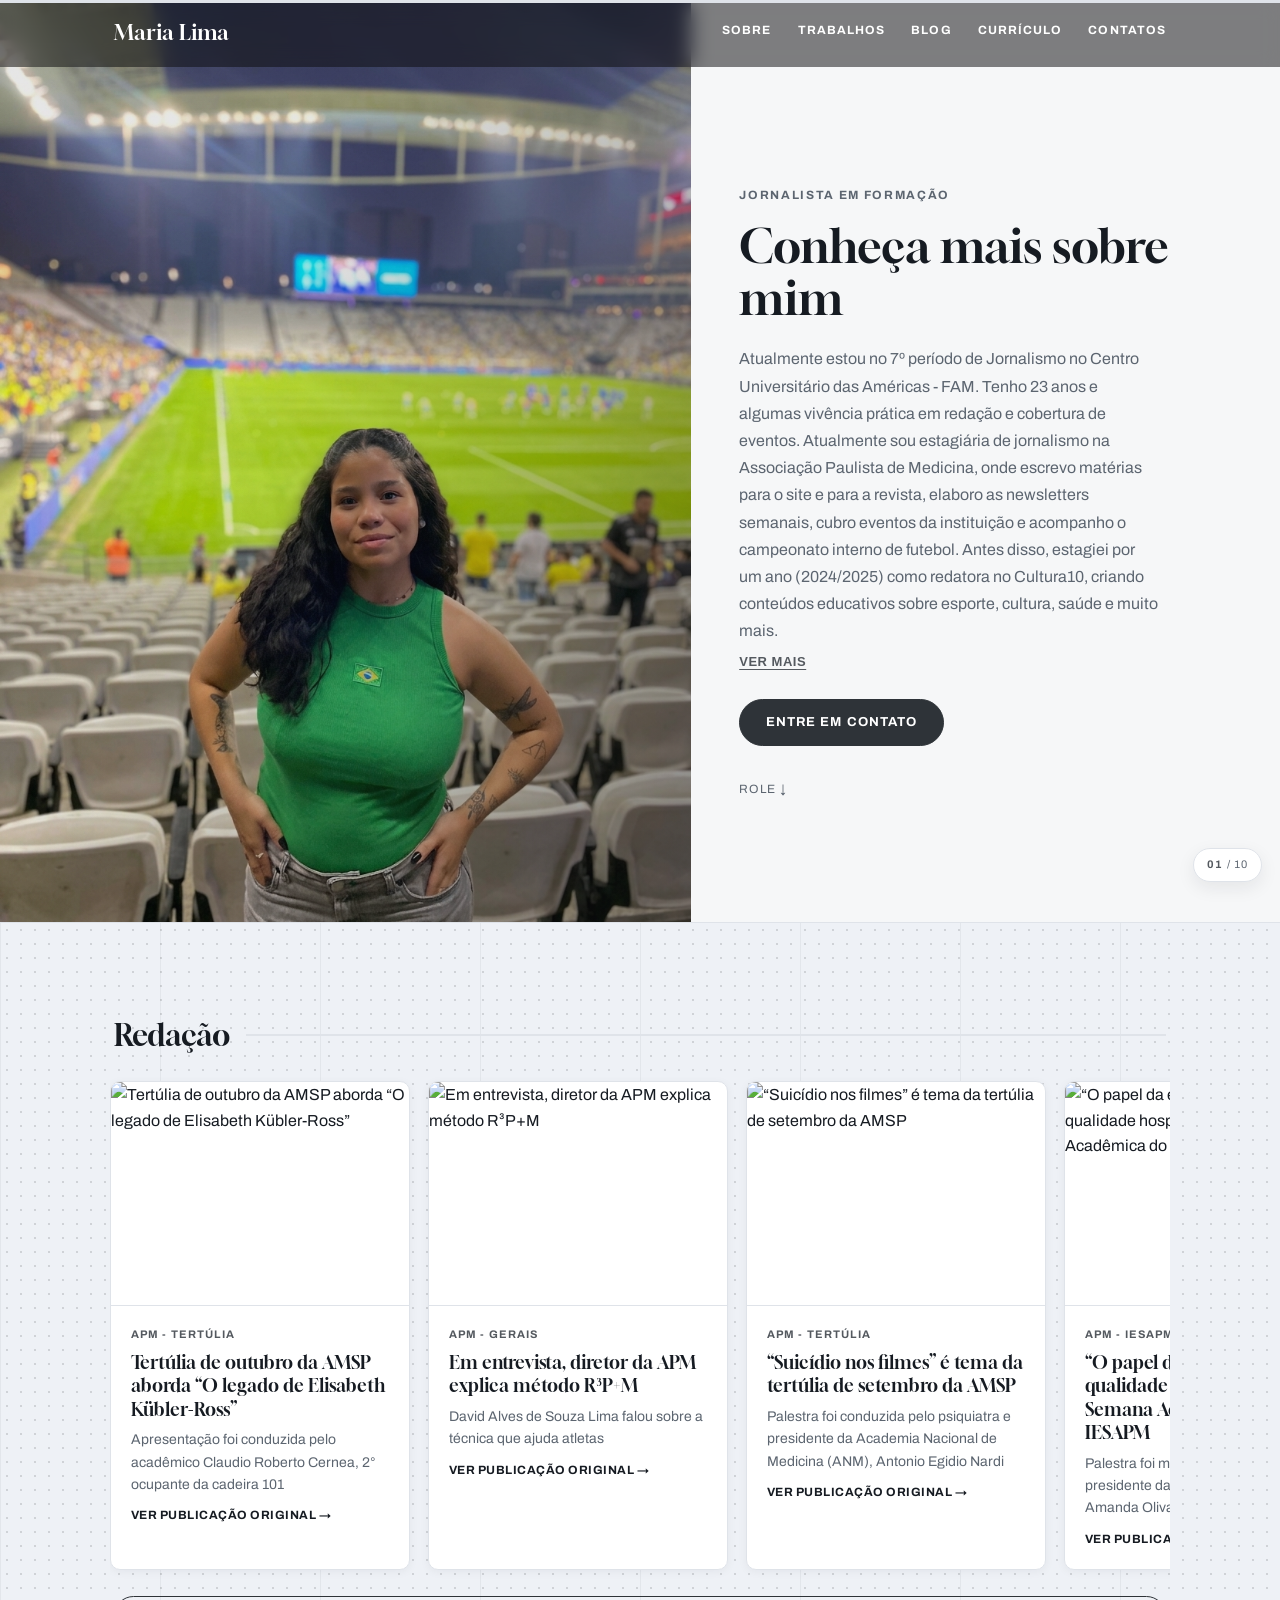
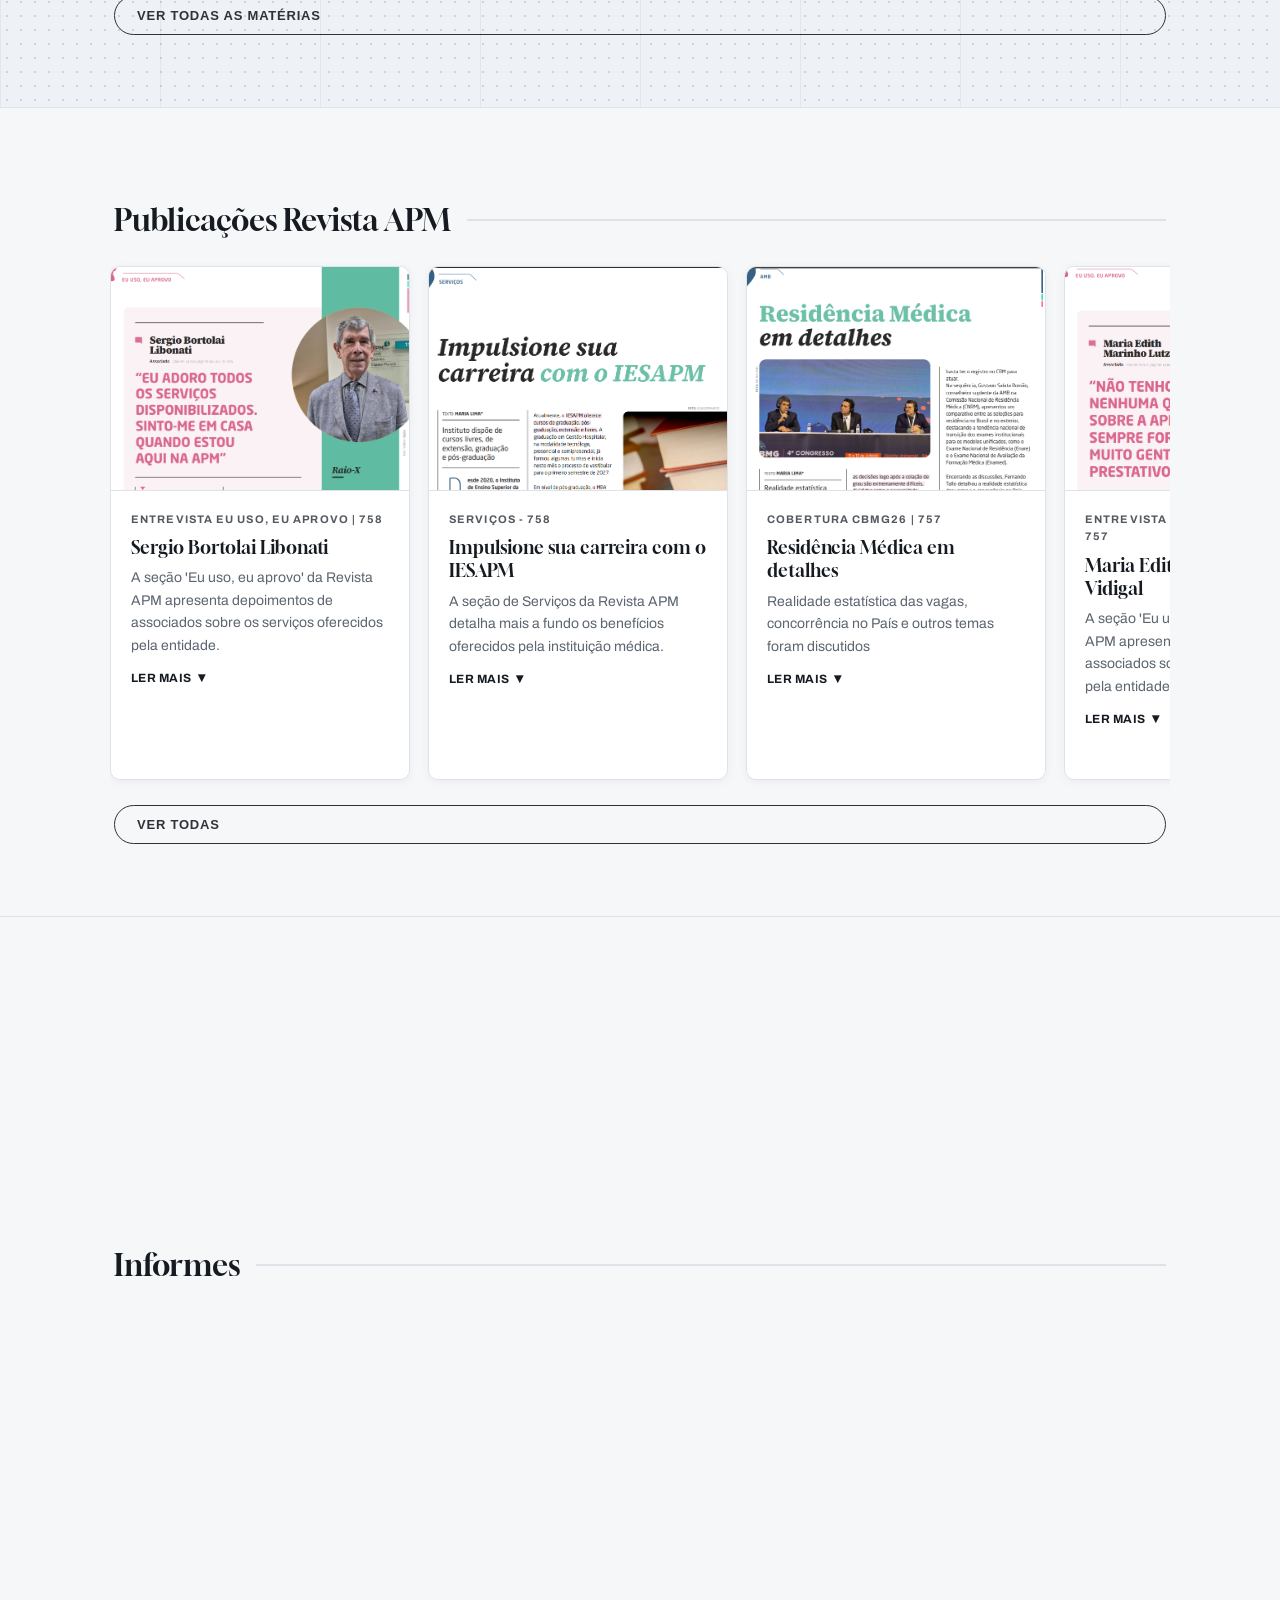
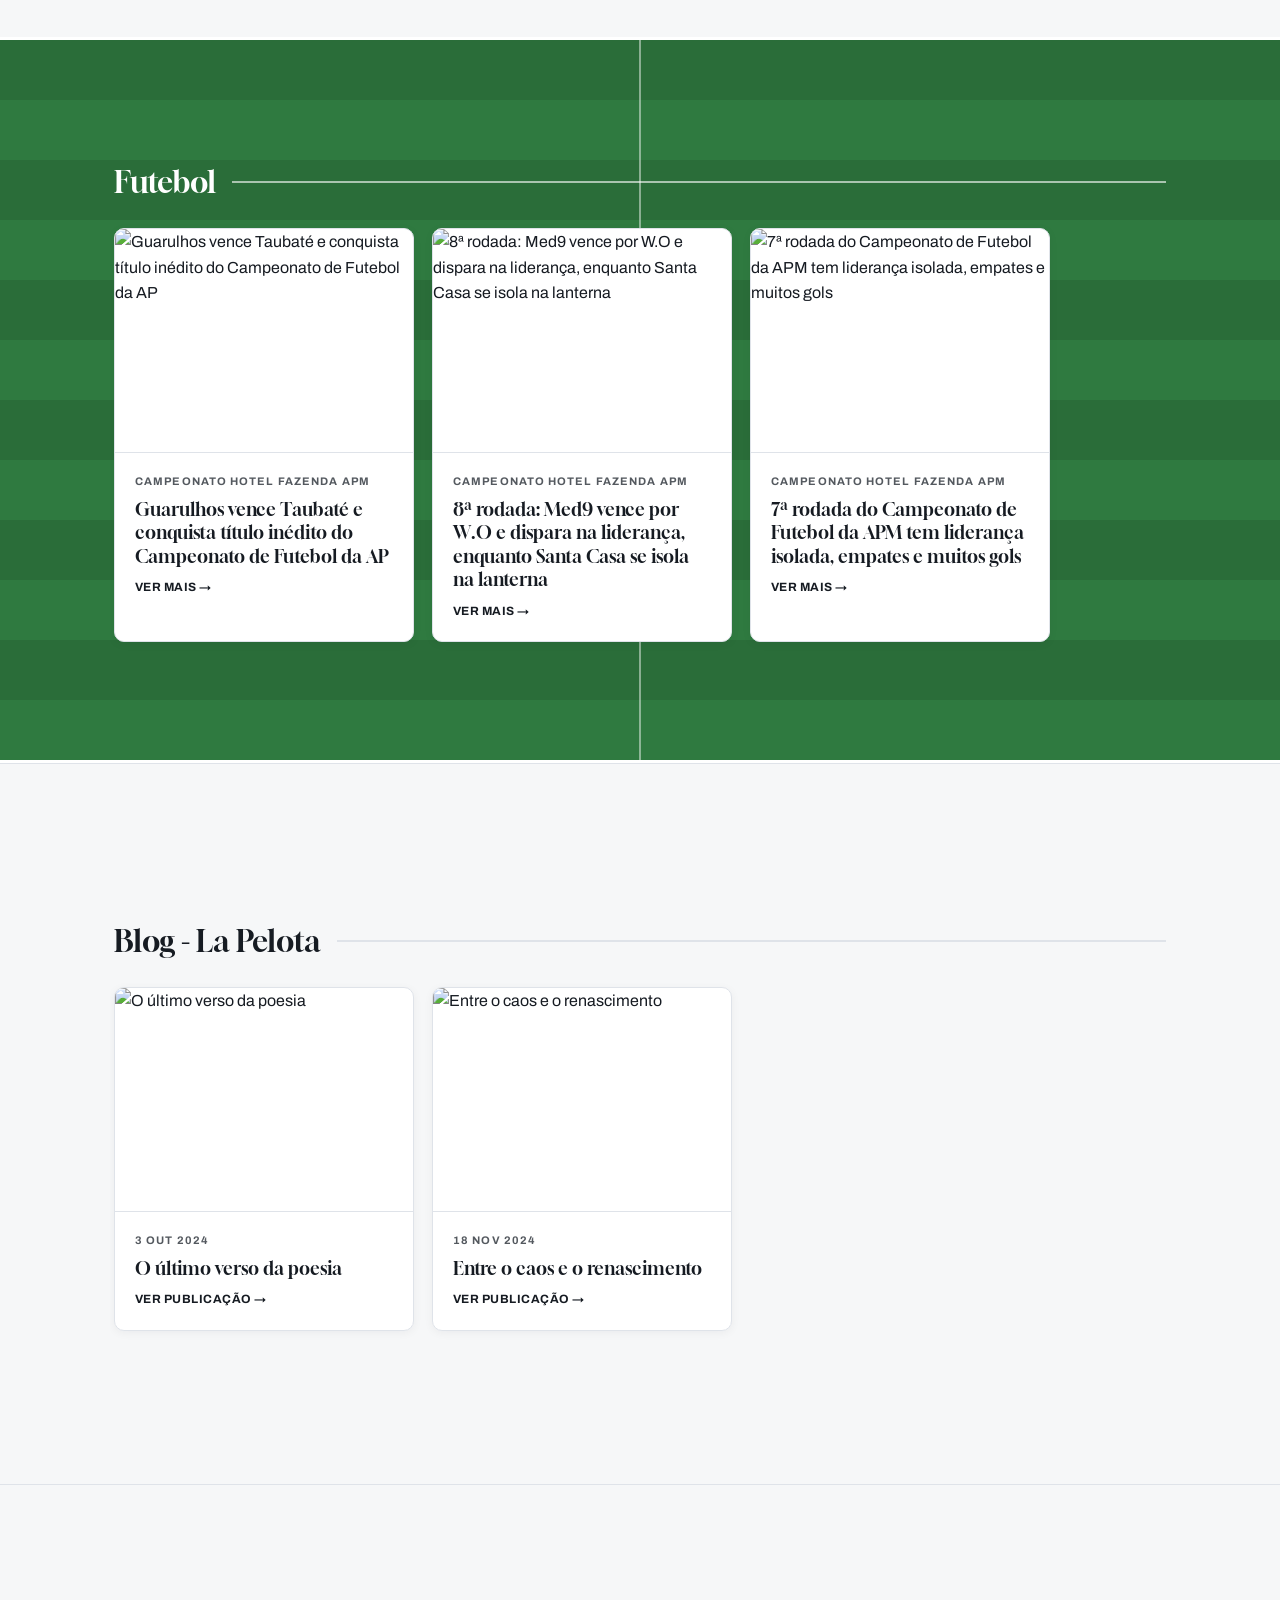
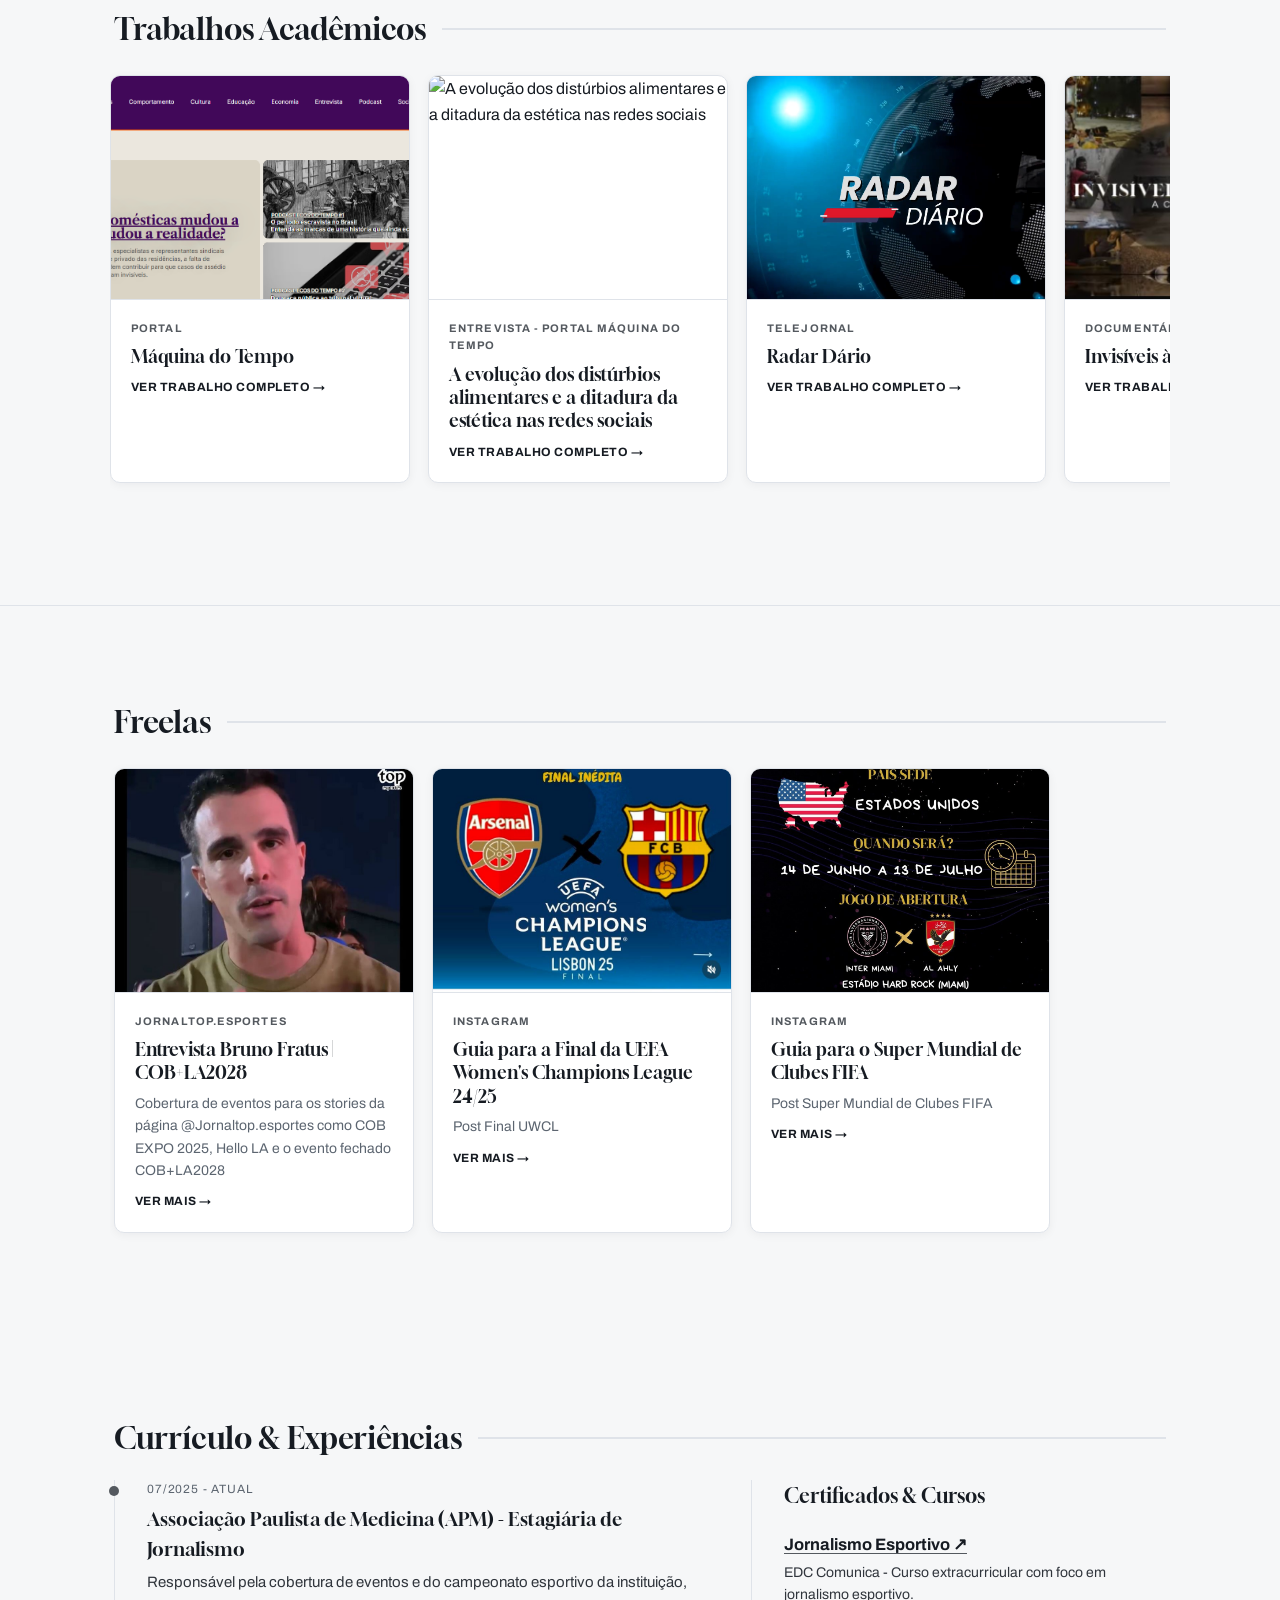
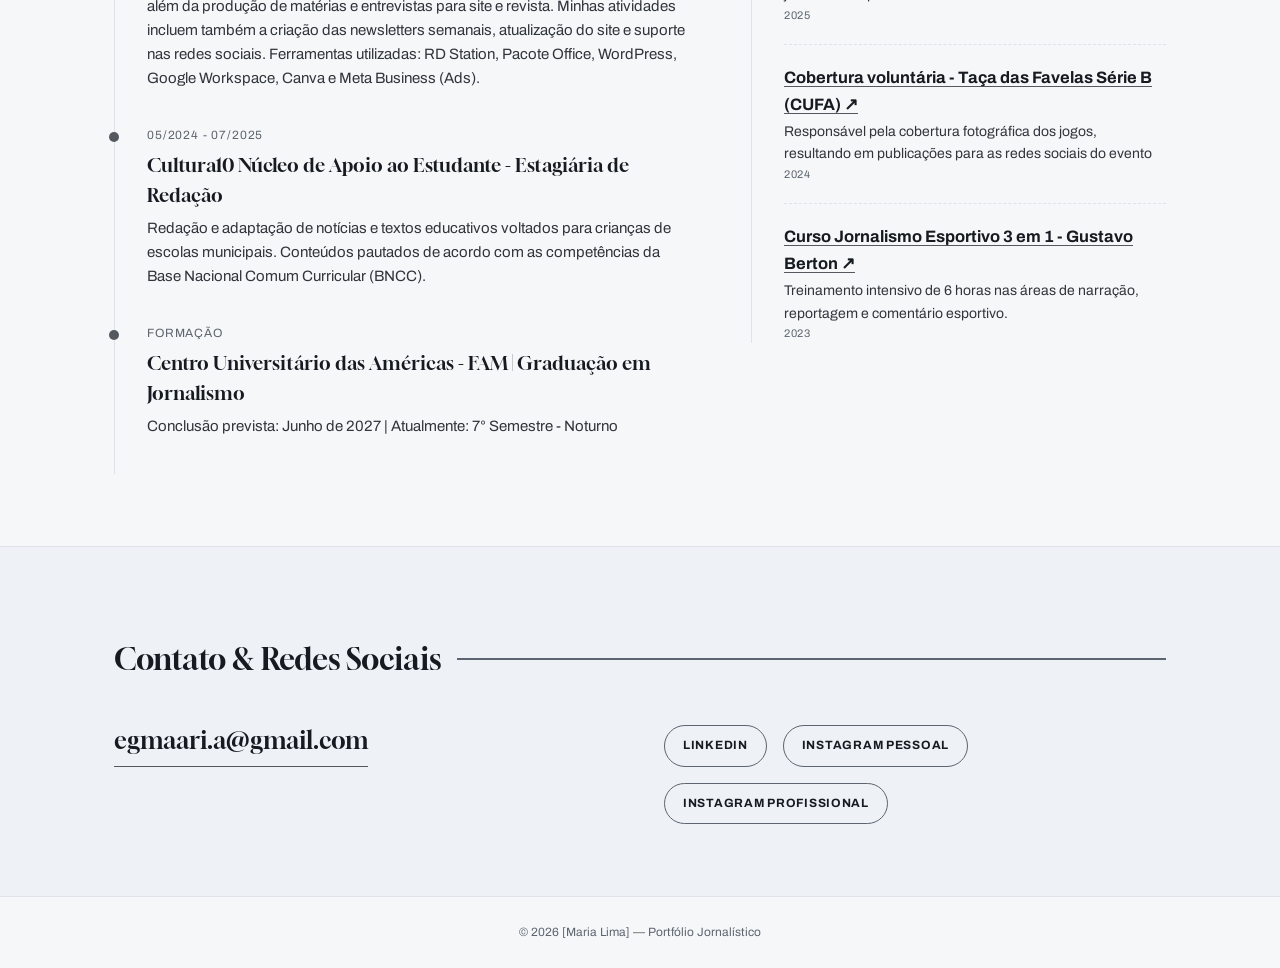
==== commit 50e0509b: "Matérias abrem direto no site original, sem mais texto completo embutido Só a seção Publicações Revi" ====
--- a/index.html
+++ b/index.html
@@ -7,7 +7,7 @@
 <link rel="preconnect" href="https://fonts.googleapis.com">
 <link rel="preconnect" href="https://fonts.gstatic.com" crossorigin>
 <link href="https://fonts.googleapis.com/css2?family=Gloock&family=Archivo:ital,wght@0,400..700;1,400&display=swap" rel="stylesheet">
-<link rel="stylesheet" href="style.css">
+<link rel="stylesheet" href="style.css?v=3">
 </head>
 <body>
 <div id="progresso"><i id="progresso-fill"></i></div>
@@ -69,6 +69,6 @@
 <script src="https://cdnjs.cloudflare.com/ajax/libs/gsap/3.12.5/ScrollTrigger.min.js"></script>
 <script src="https://unpkg.com/lenis@1.1.13/dist/lenis.min.js"></script>
 <script src="content.js"></script>
-<script src="script.js"></script>
+<script src="script.js?v=3"></script>
 </body>
 </html>
